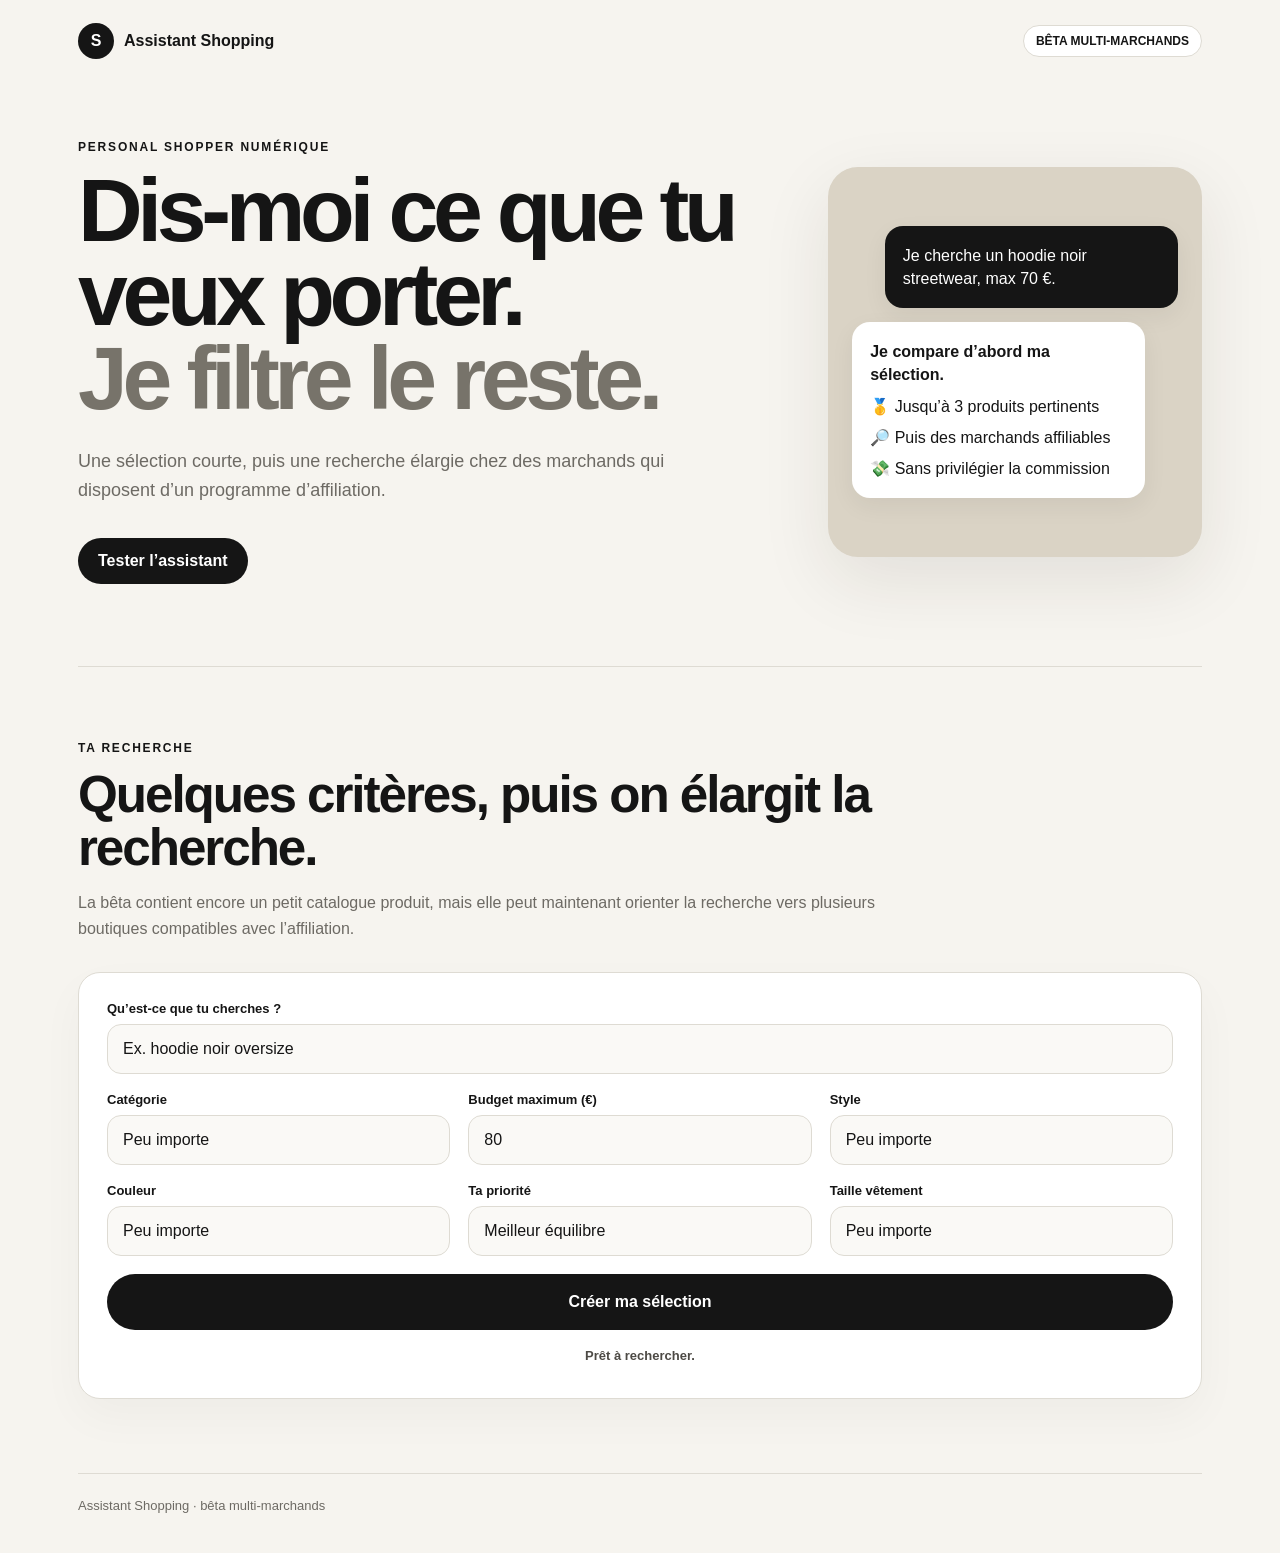
==== index.html @ 9445a587 "Elargit la recherche aux marchands avec programmes d'affiliation" ====
<!doctype html>
<html lang="fr">
<head>
<meta charset="utf-8">
<meta name="viewport" content="width=device-width,initial-scale=1,viewport-fit=cover">
<title>Assistant Shopping</title>
<style>
*{box-sizing:border-box}html{scroll-behavior:smooth;-webkit-text-size-adjust:100%}body{margin:0;background:#f6f4ef;color:#151515;font-family:Arial,Helvetica,sans-serif;-webkit-font-smoothing:antialiased}button,input,select{font-family:inherit;color:#151515}button{touch-action:manipulation;-webkit-appearance:none;appearance:none}input,select{-webkit-appearance:none;appearance:none;font-size:16px;-webkit-text-fill-color:#151515;opacity:1}a{color:inherit;text-decoration:none}.shell{max-width:1180px;margin:auto;padding:0 28px}.topbar{height:82px;display:flex;align-items:center;justify-content:space-between}.brand{display:flex;align-items:center;gap:10px;font-weight:800}.brandmark{width:36px;height:36px;border-radius:50%;display:grid;place-items:center;background:#151515;color:#fff}.badge{font-size:12px;font-weight:800;padding:8px 12px;border:1px solid #dedbd3;border-radius:999px;background:#fff}.hero{min-height:560px;display:grid;grid-template-columns:1.3fr .7fr;gap:56px;align-items:center;padding:58px 0 82px}.eyebrow{font-size:12px;font-weight:800;letter-spacing:.15em;margin:0 0 14px}.hero h1{font-size:clamp(52px,7vw,92px);line-height:.94;letter-spacing:-.06em;margin:0;max-width:850px}.hero h1 span{color:#77736a}.lead{font-size:18px;line-height:1.65;color:#6d6a64;max-width:650px;margin:26px 0 32px}.cta,.primary{display:inline-block;background:#151515;color:#fff;border:0;border-radius:999px;padding:14px 20px;font-weight:800;cursor:pointer}.hero-card{background:#dad3c5;border-radius:30px;padding:24px;min-height:390px;display:flex;flex-direction:column;justify-content:center;gap:14px;box-shadow:0 24px 70px #2a231818}.bubble{max-width:90%;padding:18px;border-radius:18px;line-height:1.45;box-shadow:0 8px 25px #0000000f}.user{align-self:flex-end;background:#151515;color:#fff}.bot{background:#fff;display:flex;flex-direction:column;gap:8px}.section{padding:74px 0;border-top:1px solid #dedbd3;scroll-margin-top:10px}.heading{max-width:800px;margin-bottom:30px}.heading h2{font-size:clamp(34px,4vw,54px);letter-spacing:-.04em;line-height:1.03;margin:0 0 12px}.heading p:last-child{color:#6d6a64;line-height:1.6}.panel{background:#fff;border:1px solid #dedbd3;border-radius:22px;padding:28px;display:grid;grid-template-columns:repeat(3,1fr);gap:18px;box-shadow:0 18px 45px #00000009}.field{display:flex;flex-direction:column;gap:8px}.wide{grid-column:span 3}label{font-size:13px;font-weight:800}input,select{width:100%;min-height:50px;background:#faf9f6;border:1px solid #dedbd3;border-radius:14px;padding:14px 15px;outline:none}input:focus,select:focus{border-color:#858076;box-shadow:0 0 0 3px #50505014}.submit{grid-column:span 3;min-height:56px;font-size:16px}.status{grid-column:span 3;min-height:22px;font-size:13px;font-weight:700;color:#4d4a45;text-align:center}.hidden{display:none!important}.results-head{display:flex;align-items:end;justify-content:space-between;gap:20px;margin-bottom:28px}.secondary{border:0;border-radius:999px;padding:13px 17px;background:#ece8df;color:#151515;font-weight:800;cursor:pointer}.grid{display:grid;grid-template-columns:repeat(3,1fr);gap:18px}.card{background:#fff;border:1px solid #dedbd3;border-radius:22px;overflow:hidden;display:flex;flex-direction:column}.visual{height:250px;background:#f2f0eb;display:grid;place-items:center;position:relative;overflow:hidden}.product-photo{width:100%;height:100%;object-fit:cover;display:block}.emoji{font-size:68px}.rank{position:absolute;left:14px;top:14px;z-index:2;background:#151515;color:#fff;border-radius:999px;padding:8px 11px;font-size:12px;font-weight:800}.cardbody{padding:20px;display:flex;flex-direction:column;flex:1}.store{font-size:12px;font-weight:800;color:#6d6a64;text-transform:uppercase;letter-spacing:.08em}.card h3{font-size:22px;margin:7px 0 10px}.meta{display:flex;gap:7px;flex-wrap:wrap;margin-bottom:14px}.meta span,.tag{font-size:12px;background:#ece8df;border-radius:999px;padding:7px 9px}.reason{font-size:14px;line-height:1.5;color:#6d6a64;margin:0 0 18px}.foot{margin-top:auto;display:flex;align-items:center;justify-content:space-between;gap:12px}.price{font-size:24px;font-weight:900}.offer{background:#151515;color:#fff;border-radius:999px;padding:11px 14px;font-size:13px;font-weight:800}.merchant-zone{margin-top:44px}.merchant-head{display:flex;align-items:end;justify-content:space-between;gap:18px;margin-bottom:18px}.merchant-head h3{font-size:28px;letter-spacing:-.03em;margin:0 0 8px}.merchant-head p{margin:0;color:#6d6a64;line-height:1.5}.merchant-grid{display:grid;grid-template-columns:repeat(4,1fr);gap:12px}.merchant{background:#fff;border:1px solid #dedbd3;border-radius:18px;padding:17px;display:flex;flex-direction:column;min-height:170px}.merchant-top{display:flex;align-items:center;justify-content:space-between;gap:8px}.merchant-logo{width:38px;height:38px;border-radius:50%;display:grid;place-items:center;background:#151515;color:#fff;font-weight:900}.network{font-size:10px;font-weight:800;color:#6d6a64;text-transform:uppercase}.merchant h4{font-size:18px;margin:13px 0 6px}.merchant p{font-size:13px;line-height:1.45;color:#6d6a64;margin:0 0 14px}.merchant a{margin-top:auto;display:block;text-align:center;background:#ece8df;border-radius:999px;padding:11px 12px;font-size:13px;font-weight:800}.affiliate-note{margin-top:18px;border:1px dashed #aaa69d;border-radius:18px;padding:18px;color:#6d6a64;line-height:1.55}.affiliate-note strong{color:#151515}footer{border-top:1px solid #dedbd3;padding:24px 0 40px;color:#6d6a64;font-size:13px}
@media(max-width:900px){.hero{grid-template-columns:1fr;gap:34px;min-height:auto}.panel{grid-template-columns:1fr 1fr}.wide,.submit,.status{grid-column:span 2}.grid{grid-template-columns:1fr}.merchant-grid{grid-template-columns:1fr 1fr}}
@media(max-width:560px){body{overflow-x:hidden}.shell{padding:0 16px}.topbar{height:70px}.badge{display:none}.hero{padding:38px 0 58px;gap:28px}.hero h1{font-size:46px}.lead{font-size:16px}.hero-card{min-height:300px;padding:18px}.section{padding:54px 0}.panel{grid-template-columns:1fr;padding:16px;gap:14px}.wide,.submit,.status{grid-column:span 1}.submit{width:100%;position:relative;z-index:3}.results-head,.merchant-head{flex-direction:column;align-items:flex-start}.merchant-grid{grid-template-columns:1fr}.visual{height:290px}.foot{align-items:flex-start;flex-direction:column}.offer{width:100%;text-align:center;padding:13px 14px}.secondary{width:100%}}
</style>
</head>
<body>
<div class="shell">
<header class="topbar"><div class="brand"><span class="brandmark">S</span><span>Assistant Shopping</span></div><span class="badge">BÊTA MULTI-MARCHANDS</span></header>
<main>
<section class="hero"><div><p class="eyebrow">PERSONAL SHOPPER NUMÉRIQUE</p><h1>Dis-moi ce que tu veux porter.<br><span>Je filtre le reste.</span></h1><p class="lead">Une sélection courte, puis une recherche élargie chez des marchands qui disposent d’un programme d’affiliation.</p><a class="cta" href="#assistant">Tester l’assistant</a></div><aside class="hero-card"><div class="bubble user">Je cherche un hoodie noir streetwear, max 70 €.</div><div class="bubble bot"><strong>Je compare d’abord ma sélection.</strong><span>🥇 Jusqu’à 3 produits pertinents</span><span>🔎 Puis des marchands affiliables</span><span>💸 Sans privilégier la commission</span></div></aside></section>
<section class="section" id="assistant"><div class="heading"><p class="eyebrow">TA RECHERCHE</p><h2>Quelques critères, puis on élargit la recherche.</h2><p>La bêta contient encore un petit catalogue produit, mais elle peut maintenant orienter la recherche vers plusieurs boutiques compatibles avec l’affiliation.</p></div>
<div class="panel" id="shopping-panel">
<div class="field wide"><label for="query">Qu’est-ce que tu cherches ?</label><input id="query" type="text" autocomplete="off" autocapitalize="none" spellcheck="false" inputmode="search" placeholder="Ex. hoodie noir oversize"></div>
<div class="field"><label for="category">Catégorie</label><select id="category"><option value="all">Peu importe</option><option value="hoodie">Hoodie / Sweat</option><option value="pants">Pantalon / Jean</option><option value="shoes">Chaussures</option><option value="tshirt">T-shirt</option><option value="jacket">Veste / Manteau</option><option value="accessories">Accessoires</option></select></div>
<div class="field"><label for="budget">Budget maximum (€)</label><input id="budget" type="number" inputmode="numeric" min="10" max="5000" value="80"></div>
<div class="field"><label for="style">Style</label><select id="style"><option value="all">Peu importe</option><option value="streetwear">Streetwear</option><option value="casual">Casual</option><option value="minimal">Minimal</option><option value="sport">Sport</option><option value="luxury">Luxe</option></select></div>
<div class="field"><label for="color">Couleur</label><select id="color"><option value="all">Peu importe</option><option value="noir">Noir</option><option value="blanc">Blanc</option><option value="bleu">Bleu</option><option value="gris">Gris</option><option value="beige">Beige</option><option value="vert">Vert</option><option value="rouge">Rouge</option></select></div>
<div class="field"><label for="priority">Ta priorité</label><select id="priority"><option value="balanced">Meilleur équilibre</option><option value="price">Prix le plus bas</option><option value="quality">Qualité</option><option value="delivery">Livraison rapide</option></select></div>
<div class="field"><label for="size">Taille vêtement</label><select id="size"><option value="all">Peu importe</option><option>XS</option><option>S</option><option>M</option><option>L</option><option>XL</option><option>XXL</option></select></div>
<button id="search-button" class="primary submit" type="button">Créer ma sélection</button><div id="status" class="status">Prêt à rechercher.</div>
</div></section>
<section id="results-section" class="section hidden"><div class="results-head"><div class="heading" style="margin:0"><p class="eyebrow">SÉLECTION PERSONNALISÉE</p><h2 id="results-title">Mes recommandations</h2><p id="results-summary"></p></div><button id="restart" class="secondary" type="button">Modifier ma recherche</button></div><div id="results" class="grid"></div>
<div class="merchant-zone"><div class="merchant-head"><div><p class="eyebrow">RECHERCHE ÉLARGIE</p><h3 id="merchant-title">Marchands affiliables</h3><p id="merchant-summary">Programmes vérifiés récemment pour la France ou l’Europe.</p></div><button id="show-all" class="secondary" type="button">Afficher tous</button></div><div id="merchants" class="merchant-grid"></div></div>
<div class="affiliate-note"><strong>Affiliation :</strong> ces boutiques ont un programme d’affiliation, mais les boutons utilisent encore des liens normaux. Les commissions ne commenceront qu’après acceptation de tes comptes et remplacement par tes liens/flux personnels.</div>
</section>
</main><footer>Assistant Shopping · bêta multi-marchands</footer></div>
<script>
(function(){
'use strict';
var PRODUCTS=[
{id:1,name:'Nike Club Fleece Hoodie',brand:'Nike',store:'JD Sports',category:'hoodie',price:65,quality:8,deliveryDays:4,styles:['streetwear','casual','sport'],colors:['noir'],sizes:['S','M','L','XL'],keywords:['hoodie','sweat','capuche','nike','noir','oversize'],emoji:'👕',image:'https://media.jdsports.com/i/finishline/FN3859_010_M1',url:'https://www.jdsports.fr/'},
{id:2,name:'adidas Originals Essentials Hoodie',brand:'adidas Originals',store:'ASOS',category:'hoodie',price:47.99,quality:8,deliveryDays:4,styles:['streetwear','casual','sport'],colors:['noir'],sizes:['S','M','L','XL'],keywords:['hoodie','sweat','capuche','adidas','noir'],emoji:'👕',image:'https://images.asos-media.com/products/adidas-originals-essentials-schwarzer-kapuzenpullover/206071895-1-black?%24n_640w%24=&fit=constrain&wid=513',url:'https://www.asos.com/fr/'},
{id:3,name:'Nike Sportswear Club Hoodie',brand:'Nike',store:'Nike',category:'hoodie',price:64.99,quality:8,deliveryDays:3,styles:['streetwear','casual','sport'],colors:['noir'],sizes:['XS','S','M','L','XL'],keywords:['hoodie','sweat','nike','noir'],emoji:'👕',image:'https://media.finishline.com/i/finishline/BV2654_010_M1',url:'https://www.nike.com/fr/'},
{id:4,name:'ASOS DESIGN Oversized Boxy Hoodie',brand:'ASOS DESIGN',store:'ASOS',category:'hoodie',price:29.99,quality:7,deliveryDays:4,styles:['streetwear','minimal'],colors:['noir'],sizes:['S','M','L','XL'],keywords:['hoodie','oversize','boxy','noir'],emoji:'👕',image:'https://images.asos-media.com/products/asos-design-oversized-boxy-hoodie-with-back-print-in-black/207520543-4?%24n_640w%24=&fit=constrain&wid=513',url:'https://www.asos.com/fr/'},
{id:5,name:'COLLUSION x014 90s Baggy Jeans',brand:'COLLUSION',store:'ASOS',category:'pants',price:59.90,quality:8,deliveryDays:3,styles:['streetwear','casual'],colors:['noir'],sizes:['S','M','L','XL'],keywords:['jean','pantalon','loose','baggy','large','90s'],emoji:'👖',image:'https://images.asos-media.com/products/collusion-x014-90s-baggy-jeans-in-black/22782035-1-black?%24n_640w%24=&fit=constrain&wid=513',url:'https://www.asos.com/fr/'},
{id:6,name:'ASOS DESIGN Lace-up Sneakers',brand:'ASOS DESIGN',store:'ASOS',category:'shoes',price:49.90,quality:7,deliveryDays:3,styles:['streetwear','casual'],colors:['blanc','noir'],sizes:['all'],keywords:['sneakers','chaussures','baskets','blanc','noir'],emoji:'👟',image:'https://images.asos-media.com/products/asos-design-lace-up-sneakers-in-white-with-black-badge/205845349-2?%24n_640w%24=&fit=constrain&wid=513',url:'https://www.asos.com/fr/'}
];
var MERCHANTS=[
{name:'ASOS',network:'Rakuten',url:'https://www.asos.com/fr/',tags:['streetwear','casual','minimal','shoes','hoodie','pants','tshirt','jacket','accessories']},
{name:'JD Sports',network:'Awin',url:'https://www.jdsports.fr/',tags:['streetwear','sport','shoes','hoodie','pants','tshirt','jacket','accessories']},
{name:'Foot Locker',network:'Affiliation',url:'https://www.footlocker.fr/',tags:['streetwear','sport','shoes','hoodie','pants','tshirt','accessories']},
{name:'Nike',network:'Awin',url:'https://www.nike.com/fr/',tags:['streetwear','sport','shoes','hoodie','pants','tshirt','jacket','accessories']},
{name:'adidas',network:'Awin',url:'https://www.adidas.fr/',tags:['streetwear','sport','shoes','hoodie','pants','tshirt','jacket','accessories']},
{name:'New Balance',network:'Impact',url:'https://www.newbalance.fr/',tags:['streetwear','sport','shoes','hoodie','pants','tshirt','jacket','accessories']},
{name:'La Redoute',network:'Affilae',url:'https://www.laredoute.fr/',tags:['casual','minimal','hoodie','pants','tshirt','jacket','shoes','accessories']},
{name:'boohoo',network:'Awin',url:'https://fr.boohoo.com/',tags:['streetwear','casual','hoodie','pants','tshirt','jacket','shoes','accessories']},
{name:'FARFETCH',network:'Direct',url:'https://www.farfetch.com/fr/',tags:['luxury','streetwear','casual','hoodie','pants','tshirt','jacket','shoes','accessories']},
{name:'SNIPES',network:'Awin',url:'https://www.snipes.com/fr-fr/',tags:['streetwear','sport','shoes','hoodie','pants','tshirt','jacket','accessories']},
{name:'Under Armour',network:'Affiliation',url:'https://www.underarmour.fr/',tags:['sport','shoes','hoodie','pants','tshirt','jacket','accessories']},
{name:'Amazon',network:'Club Partenaires',url:'https://www.amazon.fr/',tags:['streetwear','casual','minimal','sport','shoes','hoodie','pants','tshirt','jacket','accessories']},
{name:'Footpatrol',network:'Awin',url:'https://www.footpatrol.com/fr-fr/',tags:['streetwear','sport','shoes','hoodie','pants','tshirt','jacket','accessories']},
{name:'Sneakin',network:'Awin',url:'https://sneakin.fr/',tags:['streetwear','sport','shoes','hoodie','pants','tshirt','jacket','accessories']},
{name:'BSTN',network:'Awin',url:'https://www.bstn.com/eu_fr/',tags:['streetwear','luxury','sport','shoes','hoodie','pants','tshirt','jacket','accessories']},
{name:'Spartoo',network:'Kwanko / autres',url:'https://www.spartoo.com/',tags:['casual','streetwear','sport','shoes','hoodie','pants','tshirt','jacket','accessories']},
{name:'Privé by Zalando',network:'Awin',url:'https://www.zalando-prive.fr/',tags:['casual','streetwear','minimal','luxury','shoes','hoodie','pants','tshirt','jacket','accessories']}
];
var lastSearch=null,showAll=false;
function id(x){return document.getElementById(x)}
function norm(s){var t=String(s||'').toLowerCase();try{t=t.normalize('NFD').replace(/[\u0300-\u036f]/g,'')}catch(e){}return t}
function esc(s){return String(s).replace(/[&<>\"']/g,function(c){return{'&':'&amp;','<':'&lt;','>':'&gt;','\"':'&quot;',"'":'&#39;'}[c]})}
function score(p,x){if(p.price>x.budget)return-999;if(x.category!=='all'&&p.category!==x.category)return-999;if(x.style!=='all'&&p.styles.indexOf(x.style)<0)return-999;if(x.color!=='all'&&p.colors.indexOf(x.color)<0)return-999;if(x.size!=='all'&&p.sizes.indexOf('all')<0&&p.sizes.indexOf(x.size)<0)return-999;var s=50,hay=norm([p.name,p.brand,p.store,p.category].concat(p.styles,p.colors,p.keywords).join(' ')),words=norm(x.query).split(/\s+/),i;for(i=0;i<words.length;i++){if(words[i]&&hay.indexOf(words[i])>=0)s+=8}var fit=Math.max(0,1-p.price/x.budget);s+=fit*14;if(x.priority==='price')s+=fit*28;else if(x.priority==='quality')s+=p.quality*3.2;else if(x.priority==='delivery')s+=Math.max(0,8-p.deliveryDays)*4;else{s+=p.quality*1.8;s+=Math.max(0,7-p.deliveryDays)*1.8}return s}
function rankLabel(i,x){if(i===0)return'🥇 Meilleur choix';if(x.priority==='price')return'💸 Petit prix';if(x.priority==='quality')return'⭐ Qualité';if(x.priority==='delivery')return'⚡ Rapide';return i===1?'💰 Alternative':'✨ Autre option'}
function reason(p,x,i){var r=[];if(i===0)r.push('Meilleur équilibre selon tes critères.');if(p.price<=x.budget*.7)r.push('Bonne marge sous ton budget.');if(x.style!=='all'&&p.styles.indexOf(x.style)>=0)r.push('Compatible avec ton style '+x.style+'.');if(x.color!=='all'&&p.colors.indexOf(x.color)>=0)r.push('Disponible en '+x.color+'.');return r.slice(0,2).join(' ')}
function renderProducts(x){var ranked=[],i,p,s;for(i=0;i<PRODUCTS.length;i++){p=PRODUCTS[i];s=score(p,x);if(s>-999)ranked.push({p:p,s:s})}ranked.sort(function(a,b){return b.s-a.s});ranked=ranked.slice(0,3);var wrap=id('results');wrap.innerHTML='';if(!ranked.length){id('results-title').textContent='Pas de produit exact dans la bêta';id('results-summary').textContent='Je te montre quand même les boutiques les plus pertinentes juste en dessous.';wrap.innerHTML='<article class="card"><div class="cardbody"><span class="store">CATALOGUE BÊTA</span><h3>Pas encore dans notre mini-catalogue.</h3><p class="reason">La recherche élargie couvre davantage de marchands. Les vrais flux produits seront branchés après validation des programmes d’affiliation.</p></div></article>'}else{id('results-title').textContent=ranked.length+' recommandation'+(ranked.length>1?'s':'')+' pour toi';id('results-summary').textContent='Budget : '+x.budget.toFixed(0)+' € max.';for(i=0;i<ranked.length;i++){p=ranked[i].p;var card=document.createElement('article');card.className='card';card.innerHTML='<div class="visual"><span class="rank">'+rankLabel(i,x)+'</span><img class="product-photo" src="'+p.image+'" alt="'+esc(p.name)+'" loading="lazy"></div><div class="cardbody"><span class="store">'+esc(p.store)+' · '+esc(p.brand)+'</span><h3>'+esc(p.name)+'</h3><div class="meta"><span>Qualité '+p.quality+'/10</span><span>~'+p.deliveryDays+' j</span><span>'+esc(p.colors.join(' / '))+'</span></div><p class="reason">'+esc(reason(p,x,i))+'</p><div class="foot"><span class="price">'+p.price.toFixed(2).replace('.',',')+' €</span><a class="offer" href="'+p.url+'" target="_blank" rel="noopener noreferrer">Voir le marchand</a></div></div>';var im=card.querySelector('img');im.onerror=(function(prod,el){return function(){el.style.display='none';var em=document.createElement('span');em.className='emoji';em.textContent=prod.emoji;el.parentNode.appendChild(em)}})(p,im);wrap.appendChild(card)}}}
function merchantScore(m,x){var s=0;if(x.style!=='all'&&m.tags.indexOf(x.style)>=0)s+=6;if(x.category!=='all'&&m.tags.indexOf(x.category)>=0)s+=6;var q=norm(x.query);if(q.indexOf('sneaker')>=0||q.indexOf('basket')>=0||q.indexOf('chauss')>=0){if(m.tags.indexOf('shoes')>=0)s+=5}if(q.indexOf('luxe')>=0||q.indexOf('designer')>=0){if(m.tags.indexOf('luxury')>=0)s+=8}if(m.name==='ASOS'||m.name==='JD Sports'||m.name==='SNIPES'||m.name==='Nike'||m.name==='adidas')s+=1;return s}
function renderMerchants(x){var list=MERCHANTS.slice().sort(function(a,b){return merchantScore(b,x)-merchantScore(a,x)});if(!showAll)list=list.slice(0,8);var box=id('merchants');box.innerHTML='';for(var i=0;i<list.length;i++){var m=list[i],el=document.createElement('article');el.className='merchant';el.innerHTML='<div class="merchant-top"><span class="merchant-logo">'+esc(m.name.charAt(0))+'</span><span class="network">'+esc(m.network)+'</span></div><h4>'+esc(m.name)+'</h4><p>Programme d’affiliation disponible. À connecter à ton compte pour transformer le lien en lien commissionné.</p><a href="'+m.url+'" target="_blank" rel="noopener noreferrer">Ouvrir '+esc(m.name)+'</a>';box.appendChild(el)}id('merchant-title').textContent=(showAll?MERCHANTS.length:list.length)+' marchands affichés';id('show-all').textContent=showAll?'Réduire':'Afficher les '+MERCHANTS.length}
function doSearch(){var q=id('query'),query=(q.value||'').trim();if(!query){id('status').textContent='Écris d’abord ce que tu cherches.';q.focus();return}if(document.activeElement&&document.activeElement.blur)document.activeElement.blur();var x={query:query,category:id('category').value,budget:Number(id('budget').value||80),style:id('style').value,color:id('color').value,priority:id('priority').value,size:id('size').value};lastSearch=x;showAll=false;id('status').textContent='Recherche terminée.';renderProducts(x);renderMerchants(x);id('results-section').classList.remove('hidden');setTimeout(function(){var y=id('results-section').getBoundingClientRect().top+(window.pageYOffset||document.documentElement.scrollTop)-8;window.scrollTo(0,y)},80)}
id('search-button').addEventListener('click',doSearch,false);id('query').addEventListener('keydown',function(e){if(e.key==='Enter'||e.keyCode===13){e.preventDefault();doSearch()}},false);id('restart').addEventListener('click',function(){var y=id('assistant').getBoundingClientRect().top+(window.pageYOffset||document.documentElement.scrollTop)-8;window.scrollTo(0,y);setTimeout(function(){id('query').focus()},150)},false);id('show-all').addEventListener('click',function(){showAll=!showAll;if(lastSearch)renderMerchants(lastSearch)},false);
})();
</script>
</body>
</html>
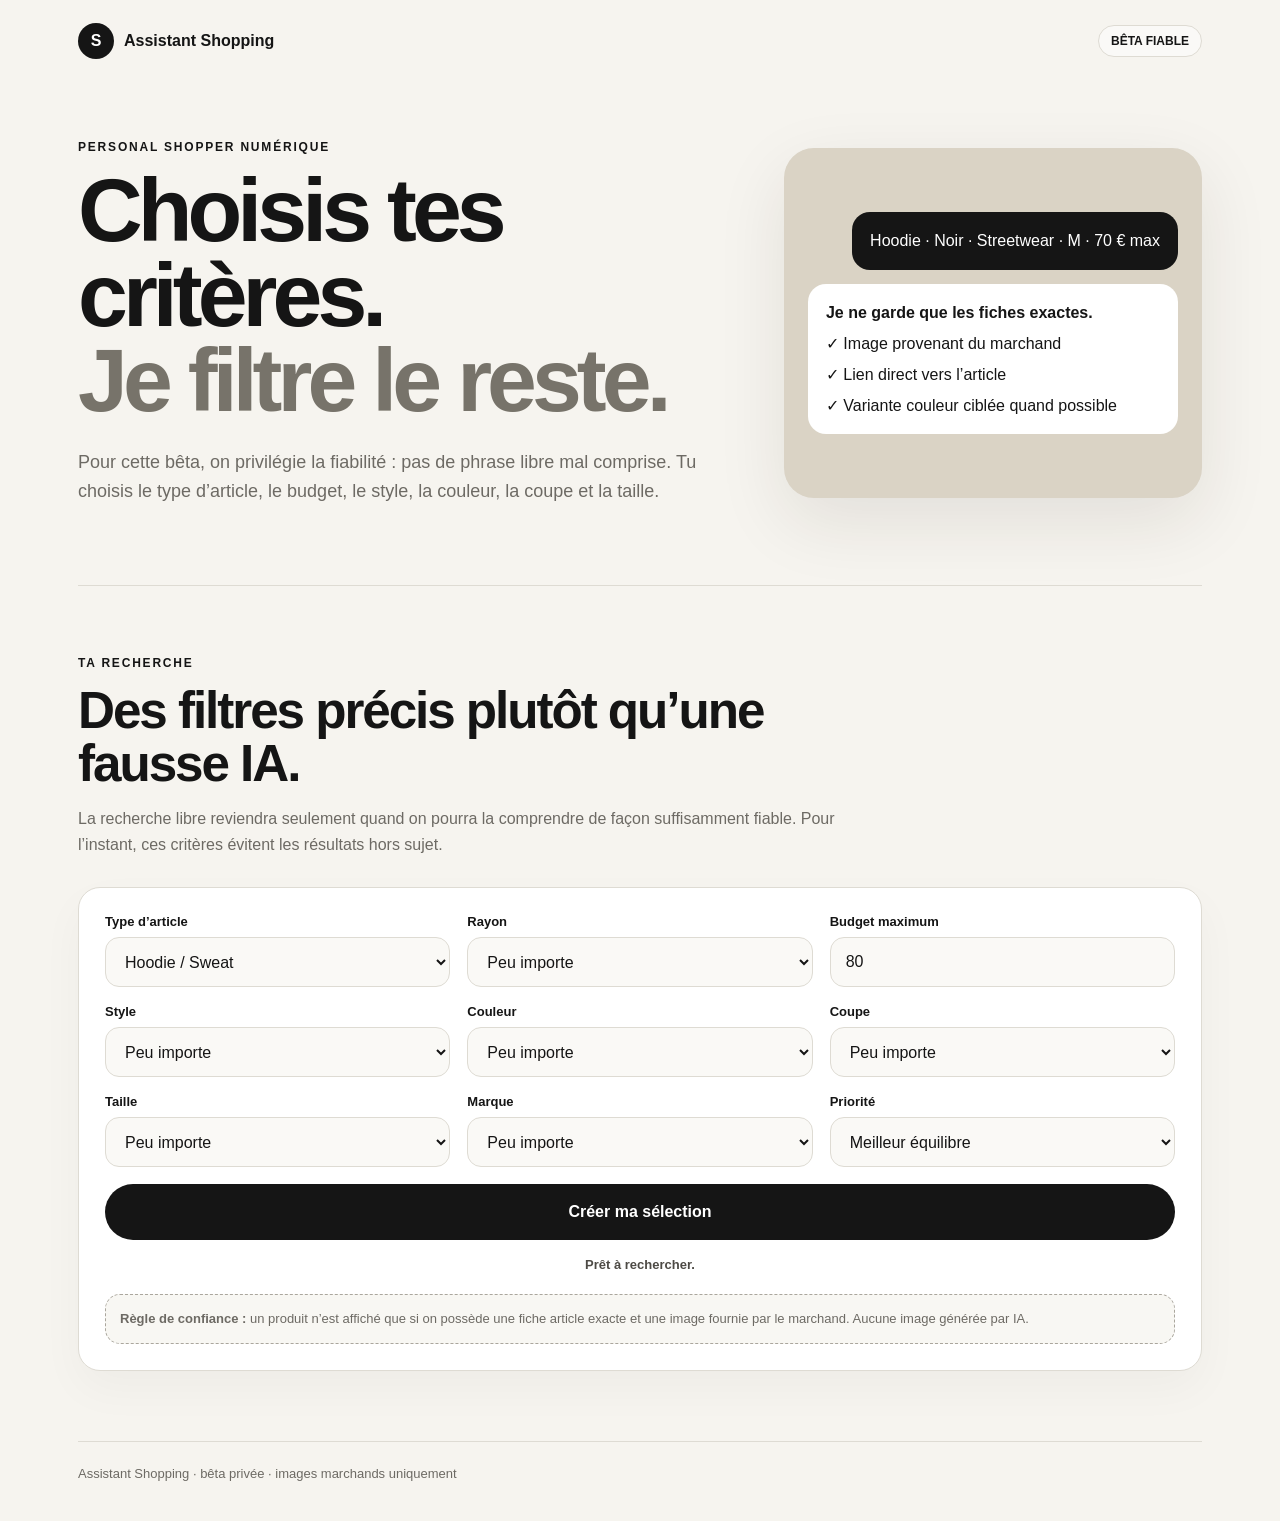
==== commit c5a1e245: "Retire la recherche libre et impose des fiches produits exactes" ====
--- a/index.html
+++ b/index.html
@@ -5,75 +5,45 @@
 <meta name="viewport" content="width=device-width,initial-scale=1,viewport-fit=cover">
 <title>Assistant Shopping</title>
 <style>
-*{box-sizing:border-box}html{scroll-behavior:smooth;-webkit-text-size-adjust:100%}body{margin:0;background:#f6f4ef;color:#151515;font-family:Arial,Helvetica,sans-serif;-webkit-font-smoothing:antialiased}button,input,select{font-family:inherit;color:#151515}button{touch-action:manipulation;-webkit-appearance:none;appearance:none}input,select{-webkit-appearance:none;appearance:none;font-size:16px;-webkit-text-fill-color:#151515;opacity:1}a{color:inherit;text-decoration:none}.shell{max-width:1180px;margin:auto;padding:0 28px}.topbar{height:82px;display:flex;align-items:center;justify-content:space-between}.brand{display:flex;align-items:center;gap:10px;font-weight:800}.brandmark{width:36px;height:36px;border-radius:50%;display:grid;place-items:center;background:#151515;color:#fff}.badge{font-size:12px;font-weight:800;padding:8px 12px;border:1px solid #dedbd3;border-radius:999px;background:#fff}.hero{min-height:560px;display:grid;grid-template-columns:1.3fr .7fr;gap:56px;align-items:center;padding:58px 0 82px}.eyebrow{font-size:12px;font-weight:800;letter-spacing:.15em;margin:0 0 14px}.hero h1{font-size:clamp(52px,7vw,92px);line-height:.94;letter-spacing:-.06em;margin:0;max-width:850px}.hero h1 span{color:#77736a}.lead{font-size:18px;line-height:1.65;color:#6d6a64;max-width:650px;margin:26px 0 32px}.cta,.primary{display:inline-block;background:#151515;color:#fff;border:0;border-radius:999px;padding:14px 20px;font-weight:800;cursor:pointer}.hero-card{background:#dad3c5;border-radius:30px;padding:24px;min-height:390px;display:flex;flex-direction:column;justify-content:center;gap:14px;box-shadow:0 24px 70px #2a231818}.bubble{max-width:90%;padding:18px;border-radius:18px;line-height:1.45;box-shadow:0 8px 25px #0000000f}.user{align-self:flex-end;background:#151515;color:#fff}.bot{background:#fff;display:flex;flex-direction:column;gap:8px}.section{padding:74px 0;border-top:1px solid #dedbd3;scroll-margin-top:10px}.heading{max-width:800px;margin-bottom:30px}.heading h2{font-size:clamp(34px,4vw,54px);letter-spacing:-.04em;line-height:1.03;margin:0 0 12px}.heading p:last-child{color:#6d6a64;line-height:1.6}.panel{background:#fff;border:1px solid #dedbd3;border-radius:22px;padding:28px;display:grid;grid-template-columns:repeat(3,1fr);gap:18px;box-shadow:0 18px 45px #00000009}.field{display:flex;flex-direction:column;gap:8px}.wide{grid-column:span 3}label{font-size:13px;font-weight:800}input,select{width:100%;min-height:50px;background:#faf9f6;border:1px solid #dedbd3;border-radius:14px;padding:14px 15px;outline:none}input:focus,select:focus{border-color:#858076;box-shadow:0 0 0 3px #50505014}.submit{grid-column:span 3;min-height:56px;font-size:16px}.status{grid-column:span 3;min-height:22px;font-size:13px;font-weight:700;color:#4d4a45;text-align:center}.hidden{display:none!important}.results-head{display:flex;align-items:end;justify-content:space-between;gap:20px;margin-bottom:28px}.secondary{border:0;border-radius:999px;padding:13px 17px;background:#ece8df;color:#151515;font-weight:800;cursor:pointer}.grid{display:grid;grid-template-columns:repeat(3,1fr);gap:18px}.card{background:#fff;border:1px solid #dedbd3;border-radius:22px;overflow:hidden;display:flex;flex-direction:column}.visual{height:250px;background:#f2f0eb;display:grid;place-items:center;position:relative;overflow:hidden}.product-photo{width:100%;height:100%;object-fit:cover;display:block}.emoji{font-size:68px}.rank{position:absolute;left:14px;top:14px;z-index:2;background:#151515;color:#fff;border-radius:999px;padding:8px 11px;font-size:12px;font-weight:800}.cardbody{padding:20px;display:flex;flex-direction:column;flex:1}.store{font-size:12px;font-weight:800;color:#6d6a64;text-transform:uppercase;letter-spacing:.08em}.card h3{font-size:22px;margin:7px 0 10px}.meta{display:flex;gap:7px;flex-wrap:wrap;margin-bottom:14px}.meta span,.tag{font-size:12px;background:#ece8df;border-radius:999px;padding:7px 9px}.reason{font-size:14px;line-height:1.5;color:#6d6a64;margin:0 0 18px}.foot{margin-top:auto;display:flex;align-items:center;justify-content:space-between;gap:12px}.price{font-size:24px;font-weight:900}.offer{background:#151515;color:#fff;border-radius:999px;padding:11px 14px;font-size:13px;font-weight:800}.merchant-zone{margin-top:44px}.merchant-head{display:flex;align-items:end;justify-content:space-between;gap:18px;margin-bottom:18px}.merchant-head h3{font-size:28px;letter-spacing:-.03em;margin:0 0 8px}.merchant-head p{margin:0;color:#6d6a64;line-height:1.5}.merchant-grid{display:grid;grid-template-columns:repeat(4,1fr);gap:12px}.merchant{background:#fff;border:1px solid #dedbd3;border-radius:18px;padding:17px;display:flex;flex-direction:column;min-height:170px}.merchant-top{display:flex;align-items:center;justify-content:space-between;gap:8px}.merchant-logo{width:38px;height:38px;border-radius:50%;display:grid;place-items:center;background:#151515;color:#fff;font-weight:900}.network{font-size:10px;font-weight:800;color:#6d6a64;text-transform:uppercase}.merchant h4{font-size:18px;margin:13px 0 6px}.merchant p{font-size:13px;line-height:1.45;color:#6d6a64;margin:0 0 14px}.merchant a{margin-top:auto;display:block;text-align:center;background:#ece8df;border-radius:999px;padding:11px 12px;font-size:13px;font-weight:800}.affiliate-note{margin-top:18px;border:1px dashed #aaa69d;border-radius:18px;padding:18px;color:#6d6a64;line-height:1.55}.affiliate-note strong{color:#151515}footer{border-top:1px solid #dedbd3;padding:24px 0 40px;color:#6d6a64;font-size:13px}
-@media(max-width:900px){.hero{grid-template-columns:1fr;gap:34px;min-height:auto}.panel{grid-template-columns:1fr 1fr}.wide,.submit,.status{grid-column:span 2}.grid{grid-template-columns:1fr}.merchant-grid{grid-template-columns:1fr 1fr}}
-@media(max-width:560px){body{overflow-x:hidden}.shell{padding:0 16px}.topbar{height:70px}.badge{display:none}.hero{padding:38px 0 58px;gap:28px}.hero h1{font-size:46px}.lead{font-size:16px}.hero-card{min-height:300px;padding:18px}.section{padding:54px 0}.panel{grid-template-columns:1fr;padding:16px;gap:14px}.wide,.submit,.status{grid-column:span 1}.submit{width:100%;position:relative;z-index:3}.results-head,.merchant-head{flex-direction:column;align-items:flex-start}.merchant-grid{grid-template-columns:1fr}.visual{height:290px}.foot{align-items:flex-start;flex-direction:column}.offer{width:100%;text-align:center;padding:13px 14px}.secondary{width:100%}}
+*{box-sizing:border-box}
+:root{--bg:#f6f4ef;--surface:#fff;--ink:#151515;--muted:#6d6a64;--line:#dedbd3;--soft:#ece8df}
+html{scroll-behavior:smooth}
+body{margin:0;background:var(--bg);color:var(--ink);font-family:Arial,Helvetica,sans-serif;-webkit-font-smoothing:antialiased}
+button,select,input{font:inherit;color:var(--ink)}
+button{touch-action:manipulation}
+a{color:inherit;text-decoration:none}
+.shell{max-width:1180px;margin:auto;padding:0 28px}.topbar{height:82px;display:flex;align-items:center;justify-content:space-between}.brand{display:flex;align-items:center;gap:10px;font-weight:800}.brandmark{width:36px;height:36px;border-radius:50%;display:grid;place-items:center;background:var(--ink);color:white}.badge{font-size:12px;font-weight:700;padding:8px 12px;border:1px solid var(--line);border-radius:999px;background:#fff8}
+.hero{display:grid;grid-template-columns:1.22fr .78fr;gap:52px;align-items:center;padding:58px 0 78px}.eyebrow{font-size:12px;font-weight:800;letter-spacing:.15em;margin:0 0 14px}h1{font-size:clamp(50px,7vw,90px);line-height:.95;letter-spacing:-.055em;margin:0}h1 span{color:#77736a}.lead{font-size:18px;line-height:1.62;color:var(--muted);max-width:640px;margin:25px 0 0}.hero-card{background:#dad3c5;border-radius:30px;padding:24px;min-height:350px;display:flex;flex-direction:column;justify-content:center;gap:14px;box-shadow:0 24px 70px #2a231818}.bubble{padding:17px 18px;border-radius:18px;line-height:1.45}.user{align-self:flex-end;background:var(--ink);color:#fff;max-width:90%}.bot{background:#fff;display:flex;flex-direction:column;gap:8px}
+.section{padding:70px 0;border-top:1px solid var(--line)}.heading{max-width:760px;margin-bottom:30px}.heading h2{font-size:clamp(34px,4vw,54px);letter-spacing:-.04em;line-height:1.04;margin:0 0 12px}.heading p:last-child{color:var(--muted);line-height:1.6}.panel{background:#fff;border:1px solid var(--line);border-radius:22px;padding:26px;display:grid;grid-template-columns:repeat(3,1fr);gap:17px;box-shadow:0 18px 45px #00000009}.field{display:flex;flex-direction:column;gap:8px}label{font-size:13px;font-weight:800}select,input{width:100%;min-height:50px;background:#faf9f6;border:1px solid var(--line);border-radius:14px;padding:14px 15px;outline:none;font-size:16px}select:focus,input:focus{border-color:#858076;box-shadow:0 0 0 3px #50505014}.primary{grid-column:span 3;min-height:56px;border:0;border-radius:999px;background:var(--ink);color:#fff;font-weight:800;cursor:pointer}.status{grid-column:span 3;min-height:20px;text-align:center;color:#4d4a45;font-size:13px;font-weight:700}.trust{grid-column:span 3;background:#f8f7f3;border:1px dashed #aaa69d;border-radius:15px;padding:14px;font-size:13px;line-height:1.5;color:var(--muted)}
+.hidden{display:none!important}.results-head{display:flex;justify-content:space-between;gap:20px;align-items:flex-end;margin-bottom:26px}.secondary{border:0;border-radius:999px;background:var(--soft);padding:13px 17px;font-weight:800;cursor:pointer}.grid{display:grid;grid-template-columns:repeat(3,1fr);gap:18px}.card{background:#fff;border:1px solid var(--line);border-radius:22px;overflow:hidden;display:flex;flex-direction:column;min-height:470px;transition:transform .15s ease,box-shadow .15s ease}.card:hover{transform:translateY(-3px);box-shadow:0 18px 38px #00000010}.visual{height:260px;background:#f2f0eb;display:grid;place-items:center;position:relative;overflow:hidden}.product-photo{width:100%;height:100%;object-fit:contain;display:block;background:#fff}.rank{position:absolute;z-index:2;left:14px;top:14px;background:var(--ink);color:#fff;border-radius:999px;padding:8px 11px;font-size:12px;font-weight:800}.cardbody{padding:20px;display:flex;flex-direction:column;flex:1}.store{font-size:12px;font-weight:800;color:var(--muted);text-transform:uppercase;letter-spacing:.08em}.card h3{font-size:22px;margin:7px 0 10px}.meta{display:flex;gap:7px;flex-wrap:wrap;margin-bottom:13px}.meta span{font-size:12px;background:var(--soft);border-radius:999px;padding:7px 9px}.variant{font-size:13px;line-height:1.45;color:var(--muted);padding:11px 12px;background:#f8f7f3;border-radius:12px;margin-bottom:15px}.reason{font-size:14px;line-height:1.5;color:var(--muted);margin:0 0 18px}.foot{margin-top:auto;display:flex;flex-direction:column;gap:12px}.price{font-size:24px;font-weight:900}.offer{display:block;text-align:center;background:var(--ink);color:#fff;border-radius:999px;padding:13px 14px;font-size:13px;font-weight:800}.note{margin-top:22px;border:1px dashed #aaa69d;border-radius:18px;padding:18px;color:var(--muted);line-height:1.55;font-size:13px}.note strong{color:var(--ink)}footer{border-top:1px solid var(--line);padding:24px 0 40px;color:var(--muted);font-size:13px}
+@media(max-width:850px){.hero{grid-template-columns:1fr;gap:34px}.panel{grid-template-columns:1fr 1fr}.primary,.status,.trust{grid-column:span 2}.grid{grid-template-columns:1fr}}
+@media(max-width:560px){.shell{padding:0 16px}.topbar{height:70px}.badge{display:none}.hero{padding:36px 0 54px}h1{font-size:46px}.lead{font-size:16px}.hero-card{min-height:285px;padding:18px}.section{padding:54px 0}.panel{grid-template-columns:1fr;padding:16px;gap:14px}.primary,.status,.trust{grid-column:span 1}.results-head{flex-direction:column;align-items:flex-start}.secondary{width:100%}.visual{height:290px}}
 </style>
 </head>
 <body>
-<div class="shell">
-<header class="topbar"><div class="brand"><span class="brandmark">S</span><span>Assistant Shopping</span></div><span class="badge">BÊTA MULTI-MARCHANDS</span></header>
+<div class="shell"><header class="topbar"><div class="brand"><span class="brandmark">S</span><span>Assistant Shopping</span></div><span class="badge">BÊTA FIABLE</span></header>
 <main>
-<section class="hero"><div><p class="eyebrow">PERSONAL SHOPPER NUMÉRIQUE</p><h1>Dis-moi ce que tu veux porter.<br><span>Je filtre le reste.</span></h1><p class="lead">Une sélection courte, puis une recherche élargie chez des marchands qui disposent d’un programme d’affiliation.</p><a class="cta" href="#assistant">Tester l’assistant</a></div><aside class="hero-card"><div class="bubble user">Je cherche un hoodie noir streetwear, max 70 €.</div><div class="bubble bot"><strong>Je compare d’abord ma sélection.</strong><span>🥇 Jusqu’à 3 produits pertinents</span><span>🔎 Puis des marchands affiliables</span><span>💸 Sans privilégier la commission</span></div></aside></section>
-<section class="section" id="assistant"><div class="heading"><p class="eyebrow">TA RECHERCHE</p><h2>Quelques critères, puis on élargit la recherche.</h2><p>La bêta contient encore un petit catalogue produit, mais elle peut maintenant orienter la recherche vers plusieurs boutiques compatibles avec l’affiliation.</p></div>
-<div class="panel" id="shopping-panel">
-<div class="field wide"><label for="query">Qu’est-ce que tu cherches ?</label><input id="query" type="text" autocomplete="off" autocapitalize="none" spellcheck="false" inputmode="search" placeholder="Ex. hoodie noir oversize"></div>
-<div class="field"><label for="category">Catégorie</label><select id="category"><option value="all">Peu importe</option><option value="hoodie">Hoodie / Sweat</option><option value="pants">Pantalon / Jean</option><option value="shoes">Chaussures</option><option value="tshirt">T-shirt</option><option value="jacket">Veste / Manteau</option><option value="accessories">Accessoires</option></select></div>
-<div class="field"><label for="budget">Budget maximum (€)</label><input id="budget" type="number" inputmode="numeric" min="10" max="5000" value="80"></div>
-<div class="field"><label for="style">Style</label><select id="style"><option value="all">Peu importe</option><option value="streetwear">Streetwear</option><option value="casual">Casual</option><option value="minimal">Minimal</option><option value="sport">Sport</option><option value="luxury">Luxe</option></select></div>
+<section class="hero"><div><p class="eyebrow">PERSONAL SHOPPER NUMÉRIQUE</p><h1>Choisis tes critères.<br><span>Je filtre le reste.</span></h1><p class="lead">Pour cette bêta, on privilégie la fiabilité : pas de phrase libre mal comprise. Tu choisis le type d’article, le budget, le style, la couleur, la coupe et la taille.</p></div><aside class="hero-card"><div class="bubble user">Hoodie · Noir · Streetwear · M · 70 € max</div><div class="bubble bot"><strong>Je ne garde que les fiches exactes.</strong><span>✓ Image provenant du marchand</span><span>✓ Lien direct vers l’article</span><span>✓ Variante couleur ciblée quand possible</span></div></aside></section>
+<section class="section" id="assistant"><div class="heading"><p class="eyebrow">TA RECHERCHE</p><h2>Des filtres précis plutôt qu’une fausse IA.</h2><p>La recherche libre reviendra seulement quand on pourra la comprendre de façon suffisamment fiable. Pour l’instant, ces critères évitent les résultats hors sujet.</p></div><div class="panel">
+<div class="field"><label for="type">Type d’article</label><select id="type"><option value="hoodie">Hoodie / Sweat</option><option value="pull">Pull / Maille</option><option value="tshirt">T-shirt</option><option value="jean">Jean</option><option value="pants">Pantalon</option><option value="shoes">Chaussures / Sneakers</option><option value="jacket">Veste</option><option value="coat">Manteau</option></select></div>
+<div class="field"><label for="gender">Rayon</label><select id="gender"><option value="all">Peu importe</option><option value="homme">Homme</option><option value="femme">Femme</option><option value="unisex">Unisexe</option></select></div>
+<div class="field"><label for="budget">Budget maximum</label><input id="budget" type="number" min="10" max="2000" value="80" inputmode="numeric"></div>
+<div class="field"><label for="style">Style</label><select id="style"><option value="all">Peu importe</option><option value="streetwear">Streetwear</option><option value="casual">Casual</option><option value="minimal">Minimal</option><option value="sport">Sport</option></select></div>
 <div class="field"><label for="color">Couleur</label><select id="color"><option value="all">Peu importe</option><option value="noir">Noir</option><option value="blanc">Blanc</option><option value="bleu">Bleu</option><option value="gris">Gris</option><option value="beige">Beige</option><option value="vert">Vert</option><option value="rouge">Rouge</option></select></div>
-<div class="field"><label for="priority">Ta priorité</label><select id="priority"><option value="balanced">Meilleur équilibre</option><option value="price">Prix le plus bas</option><option value="quality">Qualité</option><option value="delivery">Livraison rapide</option></select></div>
-<div class="field"><label for="size">Taille vêtement</label><select id="size"><option value="all">Peu importe</option><option>XS</option><option>S</option><option>M</option><option>L</option><option>XL</option><option>XXL</option></select></div>
-<button id="search-button" class="primary submit" type="button">Créer ma sélection</button><div id="status" class="status">Prêt à rechercher.</div>
-</div></section>
-<section id="results-section" class="section hidden"><div class="results-head"><div class="heading" style="margin:0"><p class="eyebrow">SÉLECTION PERSONNALISÉE</p><h2 id="results-title">Mes recommandations</h2><p id="results-summary"></p></div><button id="restart" class="secondary" type="button">Modifier ma recherche</button></div><div id="results" class="grid"></div>
-<div class="merchant-zone"><div class="merchant-head"><div><p class="eyebrow">RECHERCHE ÉLARGIE</p><h3 id="merchant-title">Marchands affiliables</h3><p id="merchant-summary">Programmes vérifiés récemment pour la France ou l’Europe.</p></div><button id="show-all" class="secondary" type="button">Afficher tous</button></div><div id="merchants" class="merchant-grid"></div></div>
-<div class="affiliate-note"><strong>Affiliation :</strong> ces boutiques ont un programme d’affiliation, mais les boutons utilisent encore des liens normaux. Les commissions ne commenceront qu’après acceptation de tes comptes et remplacement par tes liens/flux personnels.</div>
-</section>
-</main><footer>Assistant Shopping · bêta multi-marchands</footer></div>
+<div class="field"><label for="fit">Coupe</label><select id="fit"><option value="all">Peu importe</option><option value="regular">Classique</option><option value="oversize">Oversize</option><option value="baggy">Baggy</option><option value="relaxed">Relaxed</option><option value="slim">Slim</option></select></div>
+<div class="field"><label for="size">Taille</label><select id="size"><option value="all">Peu importe</option><option value="XS">XS</option><option value="S">S</option><option value="M">M</option><option value="L">L</option><option value="XL">XL</option><option value="XXL">XXL</option></select></div>
+<div class="field"><label for="brand">Marque</label><select id="brand"><option value="all">Peu importe</option><option value="Nike">Nike</option><option value="adidas Originals">adidas</option><option value="ASOS DESIGN">ASOS DESIGN</option></select></div>
+<div class="field"><label for="priority">Priorité</label><select id="priority"><option value="balanced">Meilleur équilibre</option><option value="price">Prix le plus bas</option><option value="quality">Qualité</option><option value="delivery">Livraison rapide</option></select></div>
+<button id="search-btn" class="primary" type="button">Créer ma sélection</button><div id="status" class="status">Prêt à rechercher.</div><div class="trust"><strong>Règle de confiance :</strong> un produit n’est affiché que si on possède une fiche article exacte et une image fournie par le marchand. Aucune image générée par IA.</div></div></section>
+<section id="results-section" class="section hidden"><div class="results-head"><div class="heading" style="margin:0"><p class="eyebrow">SÉLECTION VÉRIFIÉE</p><h2 id="results-title">Mes recommandations</h2><p id="results-summary"></p></div><button id="restart" class="secondary" type="button">Modifier mes critères</button></div><div id="results" class="grid"></div><div class="note"><strong>Variantes :</strong> la couleur est ciblée par la fiche produit quand le marchand fournit une URL de variante. La taille n’est présélectionnée que si le marchand fournit une URL spécifique pour cette taille ; sinon le site te l’indique clairement avant l’ouverture de la fiche.</div></section>
+</main><footer>Assistant Shopping · bêta privée · images marchands uniquement</footer></div>
 <script>
-(function(){
-'use strict';
-var PRODUCTS=[
-{id:1,name:'Nike Club Fleece Hoodie',brand:'Nike',store:'JD Sports',category:'hoodie',price:65,quality:8,deliveryDays:4,styles:['streetwear','casual','sport'],colors:['noir'],sizes:['S','M','L','XL'],keywords:['hoodie','sweat','capuche','nike','noir','oversize'],emoji:'👕',image:'https://media.jdsports.com/i/finishline/FN3859_010_M1',url:'https://www.jdsports.fr/'},
-{id:2,name:'adidas Originals Essentials Hoodie',brand:'adidas Originals',store:'ASOS',category:'hoodie',price:47.99,quality:8,deliveryDays:4,styles:['streetwear','casual','sport'],colors:['noir'],sizes:['S','M','L','XL'],keywords:['hoodie','sweat','capuche','adidas','noir'],emoji:'👕',image:'https://images.asos-media.com/products/adidas-originals-essentials-schwarzer-kapuzenpullover/206071895-1-black?%24n_640w%24=&fit=constrain&wid=513',url:'https://www.asos.com/fr/'},
-{id:3,name:'Nike Sportswear Club Hoodie',brand:'Nike',store:'Nike',category:'hoodie',price:64.99,quality:8,deliveryDays:3,styles:['streetwear','casual','sport'],colors:['noir'],sizes:['XS','S','M','L','XL'],keywords:['hoodie','sweat','nike','noir'],emoji:'👕',image:'https://media.finishline.com/i/finishline/BV2654_010_M1',url:'https://www.nike.com/fr/'},
-{id:4,name:'ASOS DESIGN Oversized Boxy Hoodie',brand:'ASOS DESIGN',store:'ASOS',category:'hoodie',price:29.99,quality:7,deliveryDays:4,styles:['streetwear','minimal'],colors:['noir'],sizes:['S','M','L','XL'],keywords:['hoodie','oversize','boxy','noir'],emoji:'👕',image:'https://images.asos-media.com/products/asos-design-oversized-boxy-hoodie-with-back-print-in-black/207520543-4?%24n_640w%24=&fit=constrain&wid=513',url:'https://www.asos.com/fr/'},
-{id:5,name:'COLLUSION x014 90s Baggy Jeans',brand:'COLLUSION',store:'ASOS',category:'pants',price:59.90,quality:8,deliveryDays:3,styles:['streetwear','casual'],colors:['noir'],sizes:['S','M','L','XL'],keywords:['jean','pantalon','loose','baggy','large','90s'],emoji:'👖',image:'https://images.asos-media.com/products/collusion-x014-90s-baggy-jeans-in-black/22782035-1-black?%24n_640w%24=&fit=constrain&wid=513',url:'https://www.asos.com/fr/'},
-{id:6,name:'ASOS DESIGN Lace-up Sneakers',brand:'ASOS DESIGN',store:'ASOS',category:'shoes',price:49.90,quality:7,deliveryDays:3,styles:['streetwear','casual'],colors:['blanc','noir'],sizes:['all'],keywords:['sneakers','chaussures','baskets','blanc','noir'],emoji:'👟',image:'https://images.asos-media.com/products/asos-design-lace-up-sneakers-in-white-with-black-badge/205845349-2?%24n_640w%24=&fit=constrain&wid=513',url:'https://www.asos.com/fr/'}
+(function(){"use strict";var PRODUCTS=[
+{id:1,name:"Nike Sweat à capuche Club Fleece",brand:"Nike",store:"JD Sports",type:"hoodie",gender:"homme",price:65,quality:8,deliveryDays:4,styles:["streetwear","casual","sport"],colors:["noir"],fits:["regular"],sizes:["S","M","L","XL"],image:"https://media.jdsports.com/i/finishline/FN3859_010_M1",url:"https://www.jdsports.fr/product/noir-nike-sweat--capuche-club-fleece/19752503_jdsportsfr/",variantLinks:{}},
+{id:2,name:"adidas Originals Essentials - Sweat à capuche noir",brand:"adidas Originals",store:"ASOS",type:"hoodie",gender:"homme",price:47.99,quality:8,deliveryDays:4,styles:["streetwear","casual","sport"],colors:["noir"],fits:["regular"],sizes:["S","M","L","XL"],image:"https://images.asos-media.com/products/adidas-originals-essentials-schwarzer-kapuzenpullover/206071895-1-black?%24n_640w%24=&fit=constrain&wid=513",url:"https://www.asos.com/fr/adidas-originals/adidas-originals-essentials-sweat-a-capuche-noir/prd/206071895",variantLinks:{}},
+{id:3,name:"Nike Club - Sweat à capuche en Fleece",brand:"Nike",store:"Nike",type:"hoodie",gender:"homme",price:64.99,quality:9,deliveryDays:3,styles:["streetwear","casual","sport"],colors:["noir"],fits:["regular"],sizes:["XS","S","M","L","XL","XXL"],image:"https://media.finishline.com/i/finishline/BV2654_010_M1",url:"https://www.nike.com/fr/t/sweat-a-capuche-en-fleece-nike-club-pour-homme-3XHBj6KS/FN3859-010",variantLinks:{}}
 ];
-var MERCHANTS=[
-{name:'ASOS',network:'Rakuten',url:'https://www.asos.com/fr/',tags:['streetwear','casual','minimal','shoes','hoodie','pants','tshirt','jacket','accessories']},
-{name:'JD Sports',network:'Awin',url:'https://www.jdsports.fr/',tags:['streetwear','sport','shoes','hoodie','pants','tshirt','jacket','accessories']},
-{name:'Foot Locker',network:'Affiliation',url:'https://www.footlocker.fr/',tags:['streetwear','sport','shoes','hoodie','pants','tshirt','accessories']},
-{name:'Nike',network:'Awin',url:'https://www.nike.com/fr/',tags:['streetwear','sport','shoes','hoodie','pants','tshirt','jacket','accessories']},
-{name:'adidas',network:'Awin',url:'https://www.adidas.fr/',tags:['streetwear','sport','shoes','hoodie','pants','tshirt','jacket','accessories']},
-{name:'New Balance',network:'Impact',url:'https://www.newbalance.fr/',tags:['streetwear','sport','shoes','hoodie','pants','tshirt','jacket','accessories']},
-{name:'La Redoute',network:'Affilae',url:'https://www.laredoute.fr/',tags:['casual','minimal','hoodie','pants','tshirt','jacket','shoes','accessories']},
-{name:'boohoo',network:'Awin',url:'https://fr.boohoo.com/',tags:['streetwear','casual','hoodie','pants','tshirt','jacket','shoes','accessories']},
-{name:'FARFETCH',network:'Direct',url:'https://www.farfetch.com/fr/',tags:['luxury','streetwear','casual','hoodie','pants','tshirt','jacket','shoes','accessories']},
-{name:'SNIPES',network:'Awin',url:'https://www.snipes.com/fr-fr/',tags:['streetwear','sport','shoes','hoodie','pants','tshirt','jacket','accessories']},
-{name:'Under Armour',network:'Affiliation',url:'https://www.underarmour.fr/',tags:['sport','shoes','hoodie','pants','tshirt','jacket','accessories']},
-{name:'Amazon',network:'Club Partenaires',url:'https://www.amazon.fr/',tags:['streetwear','casual','minimal','sport','shoes','hoodie','pants','tshirt','jacket','accessories']},
-{name:'Footpatrol',network:'Awin',url:'https://www.footpatrol.com/fr-fr/',tags:['streetwear','sport','shoes','hoodie','pants','tshirt','jacket','accessories']},
-{name:'Sneakin',network:'Awin',url:'https://sneakin.fr/',tags:['streetwear','sport','shoes','hoodie','pants','tshirt','jacket','accessories']},
-{name:'BSTN',network:'Awin',url:'https://www.bstn.com/eu_fr/',tags:['streetwear','luxury','sport','shoes','hoodie','pants','tshirt','jacket','accessories']},
-{name:'Spartoo',network:'Kwanko / autres',url:'https://www.spartoo.com/',tags:['casual','streetwear','sport','shoes','hoodie','pants','tshirt','jacket','accessories']},
-{name:'Privé by Zalando',network:'Awin',url:'https://www.zalando-prive.fr/',tags:['casual','streetwear','minimal','luxury','shoes','hoodie','pants','tshirt','jacket','accessories']}
-];
-var lastSearch=null,showAll=false;
-function id(x){return document.getElementById(x)}
-function norm(s){var t=String(s||'').toLowerCase();try{t=t.normalize('NFD').replace(/[\u0300-\u036f]/g,'')}catch(e){}return t}
-function esc(s){return String(s).replace(/[&<>\"']/g,function(c){return{'&':'&amp;','<':'&lt;','>':'&gt;','\"':'&quot;',"'":'&#39;'}[c]})}
-function score(p,x){if(p.price>x.budget)return-999;if(x.category!=='all'&&p.category!==x.category)return-999;if(x.style!=='all'&&p.styles.indexOf(x.style)<0)return-999;if(x.color!=='all'&&p.colors.indexOf(x.color)<0)return-999;if(x.size!=='all'&&p.sizes.indexOf('all')<0&&p.sizes.indexOf(x.size)<0)return-999;var s=50,hay=norm([p.name,p.brand,p.store,p.category].concat(p.styles,p.colors,p.keywords).join(' ')),words=norm(x.query).split(/\s+/),i;for(i=0;i<words.length;i++){if(words[i]&&hay.indexOf(words[i])>=0)s+=8}var fit=Math.max(0,1-p.price/x.budget);s+=fit*14;if(x.priority==='price')s+=fit*28;else if(x.priority==='quality')s+=p.quality*3.2;else if(x.priority==='delivery')s+=Math.max(0,8-p.deliveryDays)*4;else{s+=p.quality*1.8;s+=Math.max(0,7-p.deliveryDays)*1.8}return s}
-function rankLabel(i,x){if(i===0)return'🥇 Meilleur choix';if(x.priority==='price')return'💸 Petit prix';if(x.priority==='quality')return'⭐ Qualité';if(x.priority==='delivery')return'⚡ Rapide';return i===1?'💰 Alternative':'✨ Autre option'}
-function reason(p,x,i){var r=[];if(i===0)r.push('Meilleur équilibre selon tes critères.');if(p.price<=x.budget*.7)r.push('Bonne marge sous ton budget.');if(x.style!=='all'&&p.styles.indexOf(x.style)>=0)r.push('Compatible avec ton style '+x.style+'.');if(x.color!=='all'&&p.colors.indexOf(x.color)>=0)r.push('Disponible en '+x.color+'.');return r.slice(0,2).join(' ')}
-function renderProducts(x){var ranked=[],i,p,s;for(i=0;i<PRODUCTS.length;i++){p=PRODUCTS[i];s=score(p,x);if(s>-999)ranked.push({p:p,s:s})}ranked.sort(function(a,b){return b.s-a.s});ranked=ranked.slice(0,3);var wrap=id('results');wrap.innerHTML='';if(!ranked.length){id('results-title').textContent='Pas de produit exact dans la bêta';id('results-summary').textContent='Je te montre quand même les boutiques les plus pertinentes juste en dessous.';wrap.innerHTML='<article class="card"><div class="cardbody"><span class="store">CATALOGUE BÊTA</span><h3>Pas encore dans notre mini-catalogue.</h3><p class="reason">La recherche élargie couvre davantage de marchands. Les vrais flux produits seront branchés après validation des programmes d’affiliation.</p></div></article>'}else{id('results-title').textContent=ranked.length+' recommandation'+(ranked.length>1?'s':'')+' pour toi';id('results-summary').textContent='Budget : '+x.budget.toFixed(0)+' € max.';for(i=0;i<ranked.length;i++){p=ranked[i].p;var card=document.createElement('article');card.className='card';card.innerHTML='<div class="visual"><span class="rank">'+rankLabel(i,x)+'</span><img class="product-photo" src="'+p.image+'" alt="'+esc(p.name)+'" loading="lazy"></div><div class="cardbody"><span class="store">'+esc(p.store)+' · '+esc(p.brand)+'</span><h3>'+esc(p.name)+'</h3><div class="meta"><span>Qualité '+p.quality+'/10</span><span>~'+p.deliveryDays+' j</span><span>'+esc(p.colors.join(' / '))+'</span></div><p class="reason">'+esc(reason(p,x,i))+'</p><div class="foot"><span class="price">'+p.price.toFixed(2).replace('.',',')+' €</span><a class="offer" href="'+p.url+'" target="_blank" rel="noopener noreferrer">Voir le marchand</a></div></div>';var im=card.querySelector('img');im.onerror=(function(prod,el){return function(){el.style.display='none';var em=document.createElement('span');em.className='emoji';em.textContent=prod.emoji;el.parentNode.appendChild(em)}})(p,im);wrap.appendChild(card)}}}
-function merchantScore(m,x){var s=0;if(x.style!=='all'&&m.tags.indexOf(x.style)>=0)s+=6;if(x.category!=='all'&&m.tags.indexOf(x.category)>=0)s+=6;var q=norm(x.query);if(q.indexOf('sneaker')>=0||q.indexOf('basket')>=0||q.indexOf('chauss')>=0){if(m.tags.indexOf('shoes')>=0)s+=5}if(q.indexOf('luxe')>=0||q.indexOf('designer')>=0){if(m.tags.indexOf('luxury')>=0)s+=8}if(m.name==='ASOS'||m.name==='JD Sports'||m.name==='SNIPES'||m.name==='Nike'||m.name==='adidas')s+=1;return s}
-function renderMerchants(x){var list=MERCHANTS.slice().sort(function(a,b){return merchantScore(b,x)-merchantScore(a,x)});if(!showAll)list=list.slice(0,8);var box=id('merchants');box.innerHTML='';for(var i=0;i<list.length;i++){var m=list[i],el=document.createElement('article');el.className='merchant';el.innerHTML='<div class="merchant-top"><span class="merchant-logo">'+esc(m.name.charAt(0))+'</span><span class="network">'+esc(m.network)+'</span></div><h4>'+esc(m.name)+'</h4><p>Programme d’affiliation disponible. À connecter à ton compte pour transformer le lien en lien commissionné.</p><a href="'+m.url+'" target="_blank" rel="noopener noreferrer">Ouvrir '+esc(m.name)+'</a>';box.appendChild(el)}id('merchant-title').textContent=(showAll?MERCHANTS.length:list.length)+' marchands affichés';id('show-all').textContent=showAll?'Réduire':'Afficher les '+MERCHANTS.length}
-function doSearch(){var q=id('query'),query=(q.value||'').trim();if(!query){id('status').textContent='Écris d’abord ce que tu cherches.';q.focus();return}if(document.activeElement&&document.activeElement.blur)document.activeElement.blur();var x={query:query,category:id('category').value,budget:Number(id('budget').value||80),style:id('style').value,color:id('color').value,priority:id('priority').value,size:id('size').value};lastSearch=x;showAll=false;id('status').textContent='Recherche terminée.';renderProducts(x);renderMerchants(x);id('results-section').classList.remove('hidden');setTimeout(function(){var y=id('results-section').getBoundingClientRect().top+(window.pageYOffset||document.documentElement.scrollTop)-8;window.scrollTo(0,y)},80)}
-id('search-button').addEventListener('click',doSearch,false);id('query').addEventListener('keydown',function(e){if(e.key==='Enter'||e.keyCode===13){e.preventDefault();doSearch()}},false);id('restart').addEventListener('click',function(){var y=id('assistant').getBoundingClientRect().top+(window.pageYOffset||document.documentElement.scrollTop)-8;window.scrollTo(0,y);setTimeout(function(){id('query').focus()},150)},false);id('show-all').addEventListener('click',function(){showAll=!showAll;if(lastSearch)renderMerchants(lastSearch)},false);
-})();
-</script>
-</body>
-</html>+function el(id){return document.getElementById(id)}function score(p,x){if(p.type!==x.type)return-999;if(p.price>x.budget)return-999;if(x.gender!=="all"&&p.gender!==x.gender&&p.gender!=="unisex")return-999;if(x.style!=="all"&&p.styles.indexOf(x.style)<0)return-999;if(x.color!=="all"&&p.colors.indexOf(x.color)<0)return-999;if(x.fit!=="all"&&p.fits.indexOf(x.fit)<0)return-999;if(x.size!=="all"&&p.sizes.indexOf(x.size)<0)return-999;if(x.brand!=="all"&&p.brand!==x.brand)return-999;var s=50,fit=Math.max(0,1-p.price/x.budget);s+=fit*14;if(x.priority==="price")s+=fit*28;else if(x.priority==="quality")s+=p.quality*3.2;else if(x.priority==="delivery")s+=Math.max(0,8-p.deliveryDays)*4;else{s+=p.quality*1.8;s+=Math.max(0,7-p.deliveryDays)*1.8}return s}
+function targetUrl(p,x){var key=(x.color||"all")+"|"+(x.size||"all");return p.variantLinks[key]||p.url}function rankLabel(i){return i===0?"🥇 Meilleur choix":i===1?"💰 Alternative":"✨ Autre option"}function variantText(p,x){var parts=[];if(x.color!=="all")parts.push("Couleur ciblée : "+x.color);if(x.size!=="all"){var key=(x.color||"all")+"|"+x.size;parts.push(p.variantLinks[key]?"Taille "+x.size+" présélectionnée":"Taille "+x.size+" à confirmer sur le site marchand")}return parts.length?parts.join(" · "):"Fiche produit exacte du marchand"}
+function runSearch(){var x={type:el("type").value,gender:el("gender").value,budget:Number(el("budget").value||80),style:el("style").value,color:el("color").value,fit:el("fit").value,size:el("size").value,brand:el("brand").value,priority:el("priority").value};el("status").textContent="Recherche en cours…";var ranked=PRODUCTS.map(function(p){return{p:p,s:score(p,x)}}).filter(function(z){return z.s>-999}).sort(function(a,b){return b.s-a.s}).slice(0,3),wrap=el("results");wrap.innerHTML="";el("results-section").classList.remove("hidden");if(!ranked.length){el("results-title").textContent="Aucun article vérifié pour ces critères";el("results-summary").textContent="On préfère ne rien afficher plutôt qu’un article imprécis ou une fausse image.";wrap.innerHTML='<article class="card"><div class="cardbody"><span class="store">Catalogue bêta</span><h3>Pas encore de fiche vérifiée.</h3><p class="reason">Le catalogue s’élargira avec les flux d’affiliation : liens exacts, prix, disponibilité, couleurs, tailles et images marchands.</p></div></article>';el("status").textContent="Aucun article vérifié pour ces critères."}else{el("results-title").textContent=ranked.length+" recommandation"+(ranked.length>1?"s":"")+" vérifiée"+(ranked.length>1?"s":"");el("results-summary").textContent="Budget : "+x.budget.toFixed(0)+" € max.";ranked.forEach(function(z,i){var p=z.p,a=document.createElement("a");a.className="card";a.href=targetUrl(p,x);a.target="_blank";a.rel="noopener noreferrer";a.innerHTML='<div class="visual"><span class="rank">'+rankLabel(i)+'</span><img class="product-photo" src="'+p.image+'" alt="'+p.name+'"></div><div class="cardbody"><span class="store">'+p.store+' · '+p.brand+'</span><h3>'+p.name+'</h3><div class="meta"><span>Qualité '+p.quality+'/10</span><span>Livraison ~'+p.deliveryDays+' j</span><span>'+p.colors.join(" / ")+'</span></div><div class="variant">'+variantText(p,x)+'</div><p class="reason">Lien direct vers la fiche exacte. L’image affichée est hébergée par le marchand, jamais générée par l’assistant.</p><div class="foot"><span class="price">'+p.price.toFixed(2).replace(".",",")+' €</span><span class="offer">Voir l’article exact</span></div></div>';var img=a.querySelector("img");img.onerror=function(){a.remove()};wrap.appendChild(a)});el("status").textContent="Recherche terminée."}setTimeout(function(){el("results-section").scrollIntoView({behavior:"smooth",block:"start"})},80)}el("search-btn").addEventListener("click",runSearch,false);el("restart").addEventListener("click",function(){el("assistant").scrollIntoView({behavior:"smooth",block:"start"})},false)})();
+</script></body></html>
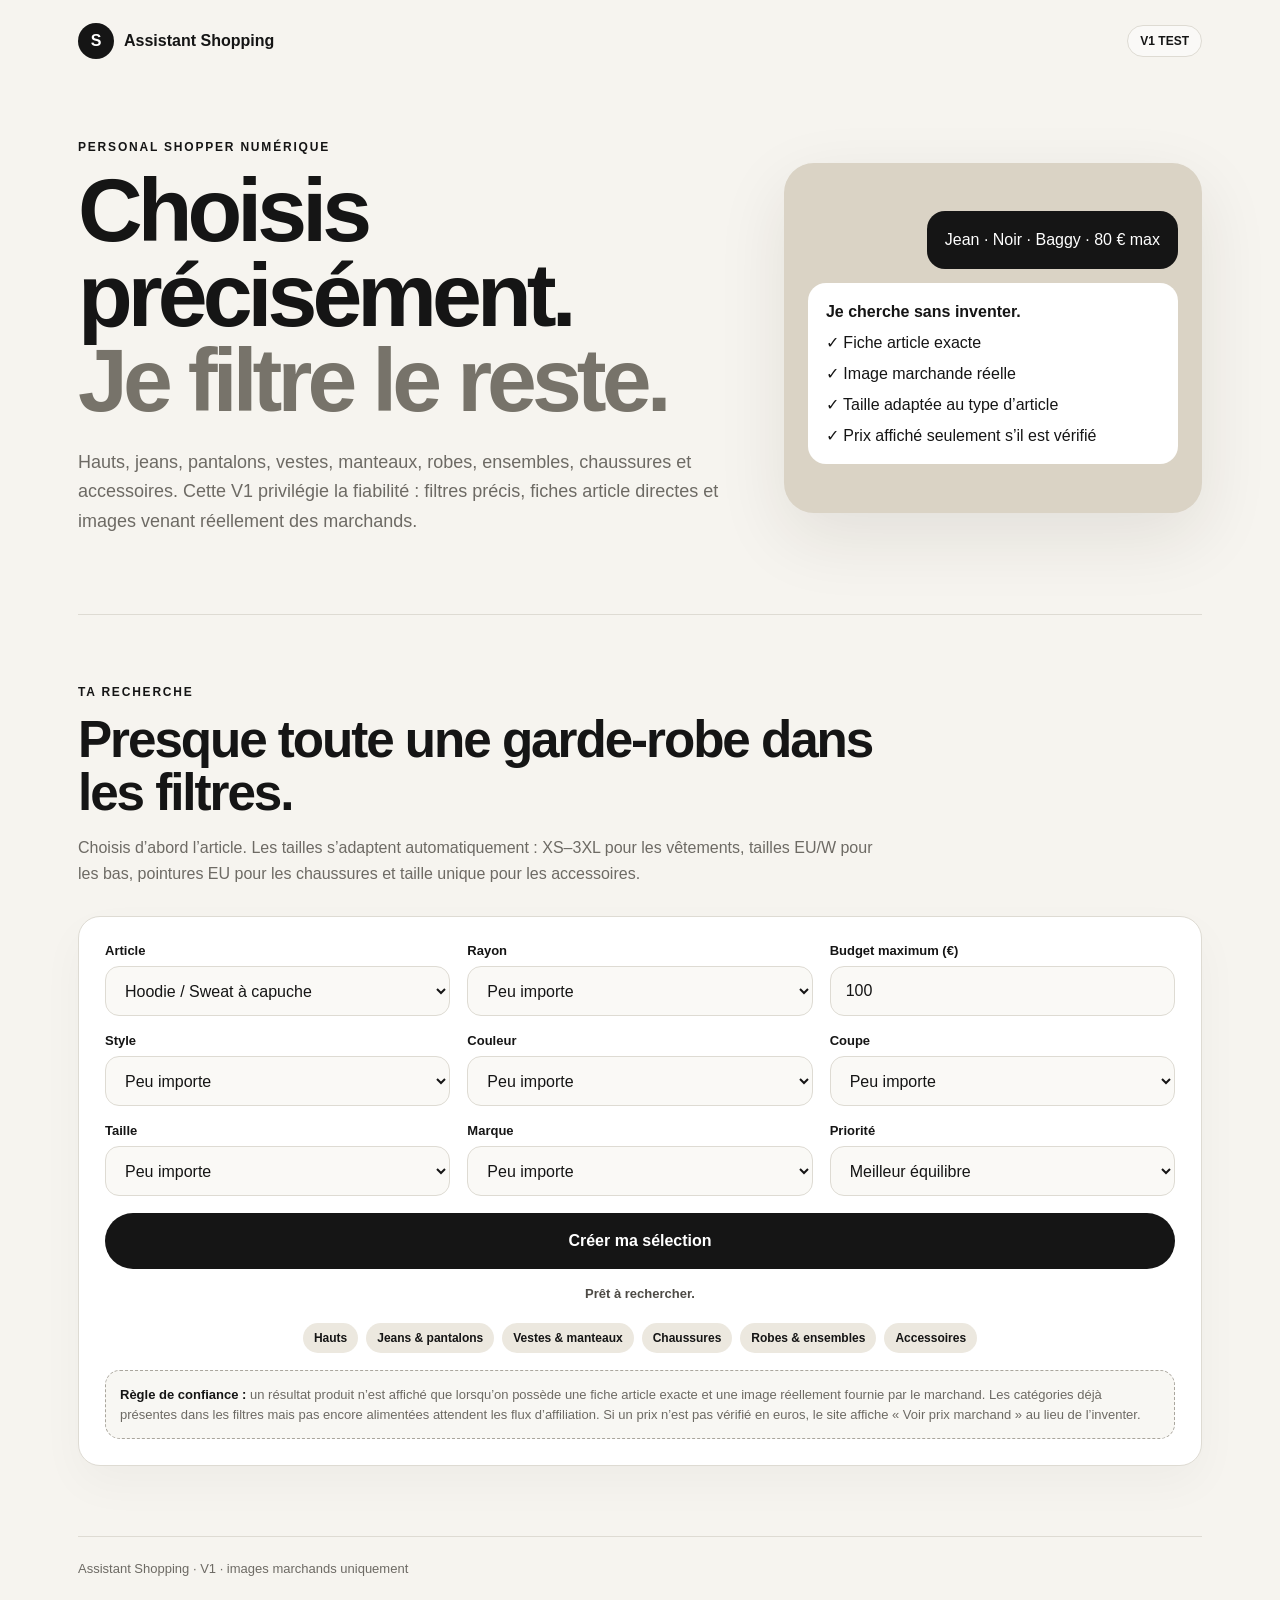
==== commit 7f9ba6e7: "Étoffe la V1 avec toutes les grandes catégories mode et tailles adaptées" ====
--- a/index.html
+++ b/index.html
@@ -3,47 +3,77 @@
 <head>
 <meta charset="utf-8">
 <meta name="viewport" content="width=device-width,initial-scale=1,viewport-fit=cover">
-<title>Assistant Shopping</title>
+<meta name="theme-color" content="#f6f4ef">
+<title>Assistant Shopping — V1</title>
 <style>
 *{box-sizing:border-box}
-:root{--bg:#f6f4ef;--surface:#fff;--ink:#151515;--muted:#6d6a64;--line:#dedbd3;--soft:#ece8df}
+:root{--bg:#f6f4ef;--surface:#fff;--ink:#151515;--muted:#6d6a64;--line:#dedbd3;--soft:#ece8df;--ok:#eaf4eb}
 html{scroll-behavior:smooth}
 body{margin:0;background:var(--bg);color:var(--ink);font-family:Arial,Helvetica,sans-serif;-webkit-font-smoothing:antialiased}
-button,select,input{font:inherit;color:var(--ink)}
-button{touch-action:manipulation}
-a{color:inherit;text-decoration:none}
-.shell{max-width:1180px;margin:auto;padding:0 28px}.topbar{height:82px;display:flex;align-items:center;justify-content:space-between}.brand{display:flex;align-items:center;gap:10px;font-weight:800}.brandmark{width:36px;height:36px;border-radius:50%;display:grid;place-items:center;background:var(--ink);color:white}.badge{font-size:12px;font-weight:700;padding:8px 12px;border:1px solid var(--line);border-radius:999px;background:#fff8}
-.hero{display:grid;grid-template-columns:1.22fr .78fr;gap:52px;align-items:center;padding:58px 0 78px}.eyebrow{font-size:12px;font-weight:800;letter-spacing:.15em;margin:0 0 14px}h1{font-size:clamp(50px,7vw,90px);line-height:.95;letter-spacing:-.055em;margin:0}h1 span{color:#77736a}.lead{font-size:18px;line-height:1.62;color:var(--muted);max-width:640px;margin:25px 0 0}.hero-card{background:#dad3c5;border-radius:30px;padding:24px;min-height:350px;display:flex;flex-direction:column;justify-content:center;gap:14px;box-shadow:0 24px 70px #2a231818}.bubble{padding:17px 18px;border-radius:18px;line-height:1.45}.user{align-self:flex-end;background:var(--ink);color:#fff;max-width:90%}.bot{background:#fff;display:flex;flex-direction:column;gap:8px}
-.section{padding:70px 0;border-top:1px solid var(--line)}.heading{max-width:760px;margin-bottom:30px}.heading h2{font-size:clamp(34px,4vw,54px);letter-spacing:-.04em;line-height:1.04;margin:0 0 12px}.heading p:last-child{color:var(--muted);line-height:1.6}.panel{background:#fff;border:1px solid var(--line);border-radius:22px;padding:26px;display:grid;grid-template-columns:repeat(3,1fr);gap:17px;box-shadow:0 18px 45px #00000009}.field{display:flex;flex-direction:column;gap:8px}label{font-size:13px;font-weight:800}select,input{width:100%;min-height:50px;background:#faf9f6;border:1px solid var(--line);border-radius:14px;padding:14px 15px;outline:none;font-size:16px}select:focus,input:focus{border-color:#858076;box-shadow:0 0 0 3px #50505014}.primary{grid-column:span 3;min-height:56px;border:0;border-radius:999px;background:var(--ink);color:#fff;font-weight:800;cursor:pointer}.status{grid-column:span 3;min-height:20px;text-align:center;color:#4d4a45;font-size:13px;font-weight:700}.trust{grid-column:span 3;background:#f8f7f3;border:1px dashed #aaa69d;border-radius:15px;padding:14px;font-size:13px;line-height:1.5;color:var(--muted)}
-.hidden{display:none!important}.results-head{display:flex;justify-content:space-between;gap:20px;align-items:flex-end;margin-bottom:26px}.secondary{border:0;border-radius:999px;background:var(--soft);padding:13px 17px;font-weight:800;cursor:pointer}.grid{display:grid;grid-template-columns:repeat(3,1fr);gap:18px}.card{background:#fff;border:1px solid var(--line);border-radius:22px;overflow:hidden;display:flex;flex-direction:column;min-height:470px;transition:transform .15s ease,box-shadow .15s ease}.card:hover{transform:translateY(-3px);box-shadow:0 18px 38px #00000010}.visual{height:260px;background:#f2f0eb;display:grid;place-items:center;position:relative;overflow:hidden}.product-photo{width:100%;height:100%;object-fit:contain;display:block;background:#fff}.rank{position:absolute;z-index:2;left:14px;top:14px;background:var(--ink);color:#fff;border-radius:999px;padding:8px 11px;font-size:12px;font-weight:800}.cardbody{padding:20px;display:flex;flex-direction:column;flex:1}.store{font-size:12px;font-weight:800;color:var(--muted);text-transform:uppercase;letter-spacing:.08em}.card h3{font-size:22px;margin:7px 0 10px}.meta{display:flex;gap:7px;flex-wrap:wrap;margin-bottom:13px}.meta span{font-size:12px;background:var(--soft);border-radius:999px;padding:7px 9px}.variant{font-size:13px;line-height:1.45;color:var(--muted);padding:11px 12px;background:#f8f7f3;border-radius:12px;margin-bottom:15px}.reason{font-size:14px;line-height:1.5;color:var(--muted);margin:0 0 18px}.foot{margin-top:auto;display:flex;flex-direction:column;gap:12px}.price{font-size:24px;font-weight:900}.offer{display:block;text-align:center;background:var(--ink);color:#fff;border-radius:999px;padding:13px 14px;font-size:13px;font-weight:800}.note{margin-top:22px;border:1px dashed #aaa69d;border-radius:18px;padding:18px;color:var(--muted);line-height:1.55;font-size:13px}.note strong{color:var(--ink)}footer{border-top:1px solid var(--line);padding:24px 0 40px;color:var(--muted);font-size:13px}
-@media(max-width:850px){.hero{grid-template-columns:1fr;gap:34px}.panel{grid-template-columns:1fr 1fr}.primary,.status,.trust{grid-column:span 2}.grid{grid-template-columns:1fr}}
-@media(max-width:560px){.shell{padding:0 16px}.topbar{height:70px}.badge{display:none}.hero{padding:36px 0 54px}h1{font-size:46px}.lead{font-size:16px}.hero-card{min-height:285px;padding:18px}.section{padding:54px 0}.panel{grid-template-columns:1fr;padding:16px;gap:14px}.primary,.status,.trust{grid-column:span 1}.results-head{flex-direction:column;align-items:flex-start}.secondary{width:100%}.visual{height:290px}}
+button,select,input{font:inherit;color:var(--ink)}button{touch-action:manipulation}a{color:inherit;text-decoration:none}
+.shell{max-width:1180px;margin:auto;padding:0 28px}.topbar{height:82px;display:flex;align-items:center;justify-content:space-between}.brand{display:flex;align-items:center;gap:10px;font-weight:800}.brandmark{width:36px;height:36px;border-radius:50%;display:grid;place-items:center;background:var(--ink);color:#fff}.badge{font-size:12px;font-weight:800;padding:8px 12px;border:1px solid var(--line);border-radius:999px;background:#fff8}
+.hero{display:grid;grid-template-columns:1.22fr .78fr;gap:52px;align-items:center;padding:58px 0 78px}.eyebrow{font-size:12px;font-weight:800;letter-spacing:.15em;margin:0 0 14px}h1{font-size:clamp(50px,7vw,90px);line-height:.95;letter-spacing:-.055em;margin:0}h1 span{color:#77736a}.lead{font-size:18px;line-height:1.62;color:var(--muted);max-width:680px;margin:25px 0 0}.hero-card{background:#dad3c5;border-radius:30px;padding:24px;min-height:350px;display:flex;flex-direction:column;justify-content:center;gap:14px;box-shadow:0 24px 70px #2a231818}.bubble{padding:17px 18px;border-radius:18px;line-height:1.45}.user{align-self:flex-end;background:var(--ink);color:#fff;max-width:94%}.bot{background:#fff;display:flex;flex-direction:column;gap:8px}
+.section{padding:70px 0;border-top:1px solid var(--line)}.heading{max-width:800px;margin-bottom:30px}.heading h2{font-size:clamp(34px,4vw,54px);letter-spacing:-.04em;line-height:1.04;margin:0 0 12px}.heading p:last-child{color:var(--muted);line-height:1.6}.panel{background:#fff;border:1px solid var(--line);border-radius:22px;padding:26px;display:grid;grid-template-columns:repeat(3,1fr);gap:17px;box-shadow:0 18px 45px #00000009}.field{display:flex;flex-direction:column;gap:8px}label{font-size:13px;font-weight:800}select,input{width:100%;min-height:50px;background:#faf9f6;border:1px solid var(--line);border-radius:14px;padding:14px 15px;outline:none;font-size:16px}select:focus,input:focus{border-color:#858076;box-shadow:0 0 0 3px #50505014}.primary{grid-column:span 3;min-height:56px;border:0;border-radius:999px;background:var(--ink);color:#fff;font-weight:800;cursor:pointer}.status{grid-column:span 3;min-height:20px;text-align:center;color:#4d4a45;font-size:13px;font-weight:700}.scope{grid-column:span 3;display:flex;flex-wrap:wrap;gap:8px;justify-content:center}.scope span{background:var(--soft);border-radius:999px;padding:8px 11px;font-size:12px;font-weight:700}.trust{grid-column:span 3;background:#f8f7f3;border:1px dashed #aaa69d;border-radius:15px;padding:14px;font-size:13px;line-height:1.5;color:var(--muted)}.trust strong{color:var(--ink)}
+.hidden{display:none!important}.results-head{display:flex;justify-content:space-between;gap:20px;align-items:flex-end;margin-bottom:26px}.secondary{border:0;border-radius:999px;background:var(--soft);padding:13px 17px;font-weight:800;cursor:pointer}.grid{display:grid;grid-template-columns:repeat(3,1fr);gap:18px}.card{background:#fff;border:1px solid var(--line);border-radius:22px;overflow:hidden;display:flex;flex-direction:column;min-height:500px;transition:transform .15s ease,box-shadow .15s ease}.card:hover{transform:translateY(-3px);box-shadow:0 18px 38px #00000010}.visual{height:270px;background:#fff;display:grid;place-items:center;position:relative;overflow:hidden}.product-photo{width:100%;height:100%;object-fit:contain;display:block;background:#fff}.rank{position:absolute;z-index:2;left:14px;top:14px;background:var(--ink);color:#fff;border-radius:999px;padding:8px 11px;font-size:12px;font-weight:800}.verified{position:absolute;z-index:2;right:14px;top:14px;background:var(--ok);border-radius:999px;padding:8px 10px;font-size:11px;font-weight:800}.cardbody{padding:20px;display:flex;flex-direction:column;flex:1}.store{font-size:12px;font-weight:800;color:var(--muted);text-transform:uppercase;letter-spacing:.08em}.card h3{font-size:21px;margin:7px 0 10px}.meta{display:flex;gap:7px;flex-wrap:wrap;margin-bottom:13px}.meta span{font-size:12px;background:var(--soft);border-radius:999px;padding:7px 9px}.variant{font-size:13px;line-height:1.45;color:var(--muted);padding:11px 12px;background:#f8f7f3;border-radius:12px;margin-bottom:15px}.reason{font-size:14px;line-height:1.5;color:var(--muted);margin:0 0 18px}.foot{margin-top:auto;display:flex;flex-direction:column;gap:12px}.price{font-size:24px;font-weight:900}.offer{display:block;text-align:center;background:var(--ink);color:#fff;border-radius:999px;padding:13px 14px;font-size:13px;font-weight:800}.empty{grid-column:1/-1;background:#fff;border:1px solid var(--line);border-radius:22px;padding:28px;text-align:center}.empty h3{font-size:26px;margin:0 0 10px}.empty p{color:var(--muted);line-height:1.55;max-width:650px;margin:0 auto}.note{margin-top:22px;border:1px dashed #aaa69d;border-radius:18px;padding:18px;color:var(--muted);line-height:1.55;font-size:13px}.note strong{color:var(--ink)}footer{border-top:1px solid var(--line);padding:24px 0 40px;color:var(--muted);font-size:13px}
+@media(max-width:850px){.hero{grid-template-columns:1fr;gap:34px}.panel{grid-template-columns:1fr 1fr}.primary,.status,.trust,.scope{grid-column:span 2}.grid{grid-template-columns:1fr}}
+@media(max-width:560px){.shell{padding:0 16px}.topbar{height:70px}.badge{display:none}.hero{padding:36px 0 54px}h1{font-size:44px}.lead{font-size:16px}.hero-card{min-height:285px;padding:18px}.section{padding:54px 0}.panel{grid-template-columns:1fr;padding:16px;gap:14px}.primary,.status,.trust,.scope{grid-column:span 1}.results-head{flex-direction:column;align-items:flex-start}.secondary{width:100%}.visual{height:300px}.card{min-height:0}}
 </style>
 </head>
 <body>
-<div class="shell"><header class="topbar"><div class="brand"><span class="brandmark">S</span><span>Assistant Shopping</span></div><span class="badge">BÊTA FIABLE</span></header>
+<div class="shell">
+<header class="topbar"><div class="brand"><span class="brandmark">S</span><span>Assistant Shopping</span></div><span class="badge">V1 TEST</span></header>
 <main>
-<section class="hero"><div><p class="eyebrow">PERSONAL SHOPPER NUMÉRIQUE</p><h1>Choisis tes critères.<br><span>Je filtre le reste.</span></h1><p class="lead">Pour cette bêta, on privilégie la fiabilité : pas de phrase libre mal comprise. Tu choisis le type d’article, le budget, le style, la couleur, la coupe et la taille.</p></div><aside class="hero-card"><div class="bubble user">Hoodie · Noir · Streetwear · M · 70 € max</div><div class="bubble bot"><strong>Je ne garde que les fiches exactes.</strong><span>✓ Image provenant du marchand</span><span>✓ Lien direct vers l’article</span><span>✓ Variante couleur ciblée quand possible</span></div></aside></section>
-<section class="section" id="assistant"><div class="heading"><p class="eyebrow">TA RECHERCHE</p><h2>Des filtres précis plutôt qu’une fausse IA.</h2><p>La recherche libre reviendra seulement quand on pourra la comprendre de façon suffisamment fiable. Pour l’instant, ces critères évitent les résultats hors sujet.</p></div><div class="panel">
-<div class="field"><label for="type">Type d’article</label><select id="type"><option value="hoodie">Hoodie / Sweat</option><option value="pull">Pull / Maille</option><option value="tshirt">T-shirt</option><option value="jean">Jean</option><option value="pants">Pantalon</option><option value="shoes">Chaussures / Sneakers</option><option value="jacket">Veste</option><option value="coat">Manteau</option></select></div>
+<section class="hero">
+<div><p class="eyebrow">PERSONAL SHOPPER NUMÉRIQUE</p><h1>Choisis précisément.<br><span>Je filtre le reste.</span></h1><p class="lead">Hauts, jeans, pantalons, vestes, manteaux, robes, ensembles, chaussures et accessoires. Cette V1 privilégie la fiabilité : filtres précis, fiches article directes et images venant réellement des marchands.</p></div>
+<aside class="hero-card"><div class="bubble user">Jean · Noir · Baggy · 80 € max</div><div class="bubble bot"><strong>Je cherche sans inventer.</strong><span>✓ Fiche article exacte</span><span>✓ Image marchande réelle</span><span>✓ Taille adaptée au type d’article</span><span>✓ Prix affiché seulement s’il est vérifié</span></div></aside>
+</section>
+<section class="section" id="assistant">
+<div class="heading"><p class="eyebrow">TA RECHERCHE</p><h2>Presque toute une garde-robe dans les filtres.</h2><p>Choisis d’abord l’article. Les tailles s’adaptent automatiquement : XS–3XL pour les vêtements, tailles EU/W pour les bas, pointures EU pour les chaussures et taille unique pour les accessoires.</p></div>
+<div class="panel">
+<div class="field"><label for="type">Article</label><select id="type">
+<optgroup label="Hauts"><option value="hoodie">Hoodie / Sweat à capuche</option><option value="sweatshirt">Sweat-shirt</option><option value="pull">Pull / Maille</option><option value="cardigan">Cardigan / Gilet</option><option value="tshirt">T-shirt</option><option value="longsleeve">T-shirt manches longues</option><option value="polo">Polo</option><option value="shirt">Chemise</option><option value="tank">Débardeur / Top</option></optgroup>
+<optgroup label="Bas"><option value="jean">Jean</option><option value="pants">Pantalon</option><option value="cargo">Cargo</option><option value="jogger">Jogging</option><option value="short">Short</option><option value="skirt">Jupe</option></optgroup>
+<optgroup label="Vestes & manteaux"><option value="jacket">Veste</option><option value="denimjacket">Veste en jean</option><option value="bomber">Bomber</option><option value="blazer">Blazer</option><option value="puffer">Doudoune</option><option value="coat">Manteau</option><option value="parka">Parka</option><option value="trench">Trench</option><option value="vest">Veste sans manches</option></optgroup>
+<optgroup label="Tenues"><option value="dress">Robe</option><option value="jumpsuit">Combinaison</option><option value="set">Ensemble / Coordonné</option></optgroup>
+<optgroup label="Chaussures"><option value="sneakers">Baskets / Sneakers</option><option value="boots">Bottes / Boots</option><option value="loafers">Mocassins</option><option value="sandals">Sandales</option><option value="heels">Talons</option></optgroup>
+<optgroup label="Accessoires"><option value="bag">Sac</option><option value="cap">Casquette / Bonnet</option><option value="belt">Ceinture</option><option value="sunglasses">Lunettes de soleil</option><option value="jewelry">Bijoux</option></optgroup>
+</select></div>
 <div class="field"><label for="gender">Rayon</label><select id="gender"><option value="all">Peu importe</option><option value="homme">Homme</option><option value="femme">Femme</option><option value="unisex">Unisexe</option></select></div>
-<div class="field"><label for="budget">Budget maximum</label><input id="budget" type="number" min="10" max="2000" value="80" inputmode="numeric"></div>
-<div class="field"><label for="style">Style</label><select id="style"><option value="all">Peu importe</option><option value="streetwear">Streetwear</option><option value="casual">Casual</option><option value="minimal">Minimal</option><option value="sport">Sport</option></select></div>
-<div class="field"><label for="color">Couleur</label><select id="color"><option value="all">Peu importe</option><option value="noir">Noir</option><option value="blanc">Blanc</option><option value="bleu">Bleu</option><option value="gris">Gris</option><option value="beige">Beige</option><option value="vert">Vert</option><option value="rouge">Rouge</option></select></div>
-<div class="field"><label for="fit">Coupe</label><select id="fit"><option value="all">Peu importe</option><option value="regular">Classique</option><option value="oversize">Oversize</option><option value="baggy">Baggy</option><option value="relaxed">Relaxed</option><option value="slim">Slim</option></select></div>
-<div class="field"><label for="size">Taille</label><select id="size"><option value="all">Peu importe</option><option value="XS">XS</option><option value="S">S</option><option value="M">M</option><option value="L">L</option><option value="XL">XL</option><option value="XXL">XXL</option></select></div>
-<div class="field"><label for="brand">Marque</label><select id="brand"><option value="all">Peu importe</option><option value="Nike">Nike</option><option value="adidas Originals">adidas</option><option value="ASOS DESIGN">ASOS DESIGN</option></select></div>
+<div class="field"><label for="budget">Budget maximum (€)</label><input id="budget" type="number" min="10" max="3000" value="100" inputmode="numeric"></div>
+<div class="field"><label for="style">Style</label><select id="style"><option value="all">Peu importe</option><option value="streetwear">Streetwear</option><option value="casual">Casual</option><option value="minimal">Minimal</option><option value="sport">Sport</option><option value="chic">Chic</option><option value="formal">Habillé</option><option value="workwear">Workwear</option><option value="vintage">Vintage</option><option value="techwear">Techwear</option><option value="preppy">Preppy</option><option value="outdoor">Outdoor</option><option value="y2k">Y2K</option></select></div>
+<div class="field"><label for="color">Couleur</label><select id="color"><option value="all">Peu importe</option><option value="noir">Noir</option><option value="blanc">Blanc</option><option value="gris">Gris</option><option value="bleu">Bleu</option><option value="bleu-marine">Bleu marine</option><option value="beige">Beige / Crème</option><option value="marron">Marron</option><option value="vert">Vert</option><option value="kaki">Kaki</option><option value="rouge">Rouge</option><option value="bordeaux">Bordeaux</option><option value="rose">Rose</option><option value="violet">Violet</option><option value="jaune">Jaune</option><option value="orange">Orange</option><option value="multicolore">Multicolore</option></select></div>
+<div class="field"><label for="fit">Coupe</label><select id="fit"><option value="all">Peu importe</option><option value="regular">Classique / Regular</option><option value="slim">Slim / Ajustée</option><option value="relaxed">Relaxed</option><option value="oversize">Oversize</option><option value="baggy">Baggy</option><option value="wide">Large / Wide</option><option value="straight">Droite</option><option value="tapered">Fuselée</option><option value="flare">Évasée</option><option value="cropped">Courte / Cropped</option></select></div>
+<div class="field"><label id="size-label" for="size">Taille</label><select id="size"></select></div>
+<div class="field"><label for="brand">Marque</label><select id="brand"><option value="all">Peu importe</option><option value="Nike">Nike</option><option value="adidas Originals">adidas Originals</option><option value="ASOS DESIGN">ASOS DESIGN</option><option value="COLLUSION">COLLUSION</option><option value="New Balance">New Balance</option><option value="Levi's">Levi's</option><option value="The North Face">The North Face</option><option value="Jack & Jones">Jack & Jones</option><option value="Bershka">Bershka</option><option value="New Look">New Look</option></select></div>
 <div class="field"><label for="priority">Priorité</label><select id="priority"><option value="balanced">Meilleur équilibre</option><option value="price">Prix le plus bas</option><option value="quality">Qualité</option><option value="delivery">Livraison rapide</option></select></div>
-<button id="search-btn" class="primary" type="button">Créer ma sélection</button><div id="status" class="status">Prêt à rechercher.</div><div class="trust"><strong>Règle de confiance :</strong> un produit n’est affiché que si on possède une fiche article exacte et une image fournie par le marchand. Aucune image générée par IA.</div></div></section>
-<section id="results-section" class="section hidden"><div class="results-head"><div class="heading" style="margin:0"><p class="eyebrow">SÉLECTION VÉRIFIÉE</p><h2 id="results-title">Mes recommandations</h2><p id="results-summary"></p></div><button id="restart" class="secondary" type="button">Modifier mes critères</button></div><div id="results" class="grid"></div><div class="note"><strong>Variantes :</strong> la couleur est ciblée par la fiche produit quand le marchand fournit une URL de variante. La taille n’est présélectionnée que si le marchand fournit une URL spécifique pour cette taille ; sinon le site te l’indique clairement avant l’ouverture de la fiche.</div></section>
-</main><footer>Assistant Shopping · bêta privée · images marchands uniquement</footer></div>
+<button id="search-btn" class="primary" type="button">Créer ma sélection</button><div id="status" class="status">Prêt à rechercher.</div>
+<div class="scope"><span>Hauts</span><span>Jeans & pantalons</span><span>Vestes & manteaux</span><span>Chaussures</span><span>Robes & ensembles</span><span>Accessoires</span></div>
+<div class="trust"><strong>Règle de confiance :</strong> un résultat produit n’est affiché que lorsqu’on possède une fiche article exacte et une image réellement fournie par le marchand. Les catégories déjà présentes dans les filtres mais pas encore alimentées attendent les flux d’affiliation. Si un prix n’est pas vérifié en euros, le site affiche « Voir prix marchand » au lieu de l’inventer.</div>
+</div></section>
+<section id="results-section" class="section hidden"><div class="results-head"><div class="heading" style="margin:0"><p class="eyebrow">SÉLECTION VÉRIFIÉE</p><h2 id="results-title">Mes recommandations</h2><p id="results-summary"></p></div><button id="restart" class="secondary" type="button">Modifier mes critères</button></div><div id="results" class="grid"></div><div class="note"><strong>Couleur & taille :</strong> le site ouvre toujours la fiche exacte du produit. Une variante n’est présélectionnée que si le marchand fournit une URL dédiée à cette variante. Sinon la couleur ciblée est indiquée et la taille reste à confirmer sur la fiche.</div></section>
+</main><footer>Assistant Shopping · V1 · images marchands uniquement</footer></div>
 <script>
-(function(){"use strict";var PRODUCTS=[
-{id:1,name:"Nike Sweat à capuche Club Fleece",brand:"Nike",store:"JD Sports",type:"hoodie",gender:"homme",price:65,quality:8,deliveryDays:4,styles:["streetwear","casual","sport"],colors:["noir"],fits:["regular"],sizes:["S","M","L","XL"],image:"https://media.jdsports.com/i/finishline/FN3859_010_M1",url:"https://www.jdsports.fr/product/noir-nike-sweat--capuche-club-fleece/19752503_jdsportsfr/",variantLinks:{}},
-{id:2,name:"adidas Originals Essentials - Sweat à capuche noir",brand:"adidas Originals",store:"ASOS",type:"hoodie",gender:"homme",price:47.99,quality:8,deliveryDays:4,styles:["streetwear","casual","sport"],colors:["noir"],fits:["regular"],sizes:["S","M","L","XL"],image:"https://images.asos-media.com/products/adidas-originals-essentials-schwarzer-kapuzenpullover/206071895-1-black?%24n_640w%24=&fit=constrain&wid=513",url:"https://www.asos.com/fr/adidas-originals/adidas-originals-essentials-sweat-a-capuche-noir/prd/206071895",variantLinks:{}},
-{id:3,name:"Nike Club - Sweat à capuche en Fleece",brand:"Nike",store:"Nike",type:"hoodie",gender:"homme",price:64.99,quality:9,deliveryDays:3,styles:["streetwear","casual","sport"],colors:["noir"],fits:["regular"],sizes:["XS","S","M","L","XL","XXL"],image:"https://media.finishline.com/i/finishline/BV2654_010_M1",url:"https://www.nike.com/fr/t/sweat-a-capuche-en-fleece-nike-club-pour-homme-3XHBj6KS/FN3859-010",variantLinks:{}}
+(function(){"use strict";
+var PRODUCTS=[
+{id:1,name:"Nike Sweat à capuche Club Fleece",brand:"Nike",store:"JD Sports",type:"hoodie",gender:"homme",price:65,quality:8,deliveryDays:4,styles:["streetwear","casual","sport"],colors:["noir"],fits:["regular"],sizes:["S","M","L","XL"],image:"https://media.jdsports.com/i/finishline/FN3859_010_M1",url:"https://www.jdsports.fr/product/noir-nike-sweat--capuche-club-fleece/19752503_jdsportsfr/",verified:"Fiche directe"},
+{id:2,name:"adidas Originals Essentials - Sweat à capuche noir",brand:"adidas Originals",store:"ASOS",type:"hoodie",gender:"homme",price:53.95,quality:8,deliveryDays:4,styles:["streetwear","casual","sport"],colors:["noir"],fits:["regular"],sizes:["S","M","L","XL"],image:"https://images.asos-media.com/products/adidas-originals-essentials-schwarzer-kapuzenpullover/206071895-1-black?%24n_640w%24=&fit=constrain&wid=513",url:"https://www.asos.com/fr/adidas-originals/adidas-originals-essentials-sweat-a-capuche-noir/prd/206071895",verified:"Image ASOS"},
+{id:3,name:"ASOS DESIGN - T-shirt épais noir soft touch",brand:"ASOS DESIGN",store:"ASOS",type:"tshirt",gender:"homme",price:null,quality:7,deliveryDays:4,styles:["minimal","casual"],colors:["noir"],fits:["regular"],sizes:["XS","S","M","L","XL","XXL"],image:"https://images.asos-media.com/products/asos-design-heavyweight-t-shirt-in-black-soft-touch/208538238-1-black?%24n_750w%24=&fit=crop&hei=750&wid=750",url:"https://www.asos.com/asos-design/asos-design-heavyweight-t-shirt-in-black-soft-touch/prd/208538238",verified:"Image ASOS"},
+{id:4,name:"ASOS DESIGN - Pantalon cargo oversize baggy noir",brand:"ASOS DESIGN",store:"ASOS",type:"cargo",gender:"homme",price:31,quality:7,deliveryDays:4,styles:["streetwear","workwear","casual"],colors:["noir"],fits:["baggy","wide","oversize"],sizes:["EU 44","EU 46","EU 48","EU 50","EU 52","EU 54"],image:"https://images.asos-media.com/products/asos-design-pantalon-cargo-oversize-coupe-baggy-noir/206200779-4?%24n_640w%24=&fit=constrain&wid=513",url:"https://www.asos.com/fr/asos-design/asos-design-pantalon-cargo-oversize-coupe-baggy-noir/prd/206200779",verified:"Image ASOS"},
+{id:5,name:"ASOS DESIGN - Jean super baggy noir délavé",brand:"ASOS DESIGN",store:"ASOS",type:"jean",gender:"homme",price:null,quality:7,deliveryDays:4,styles:["streetwear","casual","vintage"],colors:["noir"],fits:["baggy","wide"],sizes:["W28","W30","W32","W34","W36","W38"],image:"https://images.asos-media.com/products/asos-design-super-baggy-jeans-in-washed-black/207252772-1-washedblack?%24n_640w%24=&fit=constrain&wid=513",url:"https://www.asos.com/us/asos-design/asos-design-super-baggy-jeans-in-washed-black/prd/207252772",verified:"Image ASOS"},
+{id:6,name:"ASOS DESIGN - Veste zippée noire effet néoprène",brand:"ASOS DESIGN",store:"ASOS",type:"jacket",gender:"homme",price:44.99,quality:7,deliveryDays:4,styles:["minimal","casual","streetwear"],colors:["noir"],fits:["oversize"],sizes:["XS","S","M","L","XL","XXL"],image:"https://images.asos-media.com/products/asos-design-veste-decontractee-zippee-en-tissu-epais-imitation-neoprene-noir/209298179-1-black?%24n_640w%24=&fit=constrain&wid=513",url:"https://www.asos.com/fr/asos-design/asos-design-veste-decontractee-zippee-en-tissu-epais-imitation-neoprene-noir/prd/209298179",verified:"Image ASOS"},
+{id:7,name:"ASOS DESIGN - Manteau oversize aspect laine noir",brand:"ASOS DESIGN",store:"ASOS",type:"coat",gender:"homme",price:40,quality:7,deliveryDays:4,styles:["minimal","chic","casual"],colors:["noir"],fits:["oversize"],sizes:["XS","S","M","L","XL","XXL"],image:"https://images.asos-media.com/products/asos-design-manteau-oversize-non-double-aspect-laine-noir/204778874-1-black?%24n_640w%24=&fit=constrain&wid=513",url:"https://www.asos.com/fr/asos-design/asos-design-manteau-oversize-non-double-aspect-laine-noir/prd/204778874",verified:"Image ASOS"},
+{id:8,name:"ASOS DESIGN - Baskets à lacets blanc/noir",brand:"ASOS DESIGN",store:"ASOS",type:"sneakers",gender:"unisex",price:null,quality:7,deliveryDays:4,styles:["streetwear","casual","minimal"],colors:["blanc","noir"],fits:["regular"],sizes:["EU 39","EU 40","EU 41","EU 42","EU 43","EU 44","EU 45"],image:"https://images.asos-media.com/products/asos-design-lace-up-sneakers-in-white-with-black-badge/205845349-2?%24n_640w%24=&fit=constrain&wid=513",url:"https://www.asos.com/au/asos-design/asos-design-lace-up-sneakers-in-white-with-black-badge/prd/205845349",verified:"Image ASOS"}
 ];
-function el(id){return document.getElementById(id)}function score(p,x){if(p.type!==x.type)return-999;if(p.price>x.budget)return-999;if(x.gender!=="all"&&p.gender!==x.gender&&p.gender!=="unisex")return-999;if(x.style!=="all"&&p.styles.indexOf(x.style)<0)return-999;if(x.color!=="all"&&p.colors.indexOf(x.color)<0)return-999;if(x.fit!=="all"&&p.fits.indexOf(x.fit)<0)return-999;if(x.size!=="all"&&p.sizes.indexOf(x.size)<0)return-999;if(x.brand!=="all"&&p.brand!==x.brand)return-999;var s=50,fit=Math.max(0,1-p.price/x.budget);s+=fit*14;if(x.priority==="price")s+=fit*28;else if(x.priority==="quality")s+=p.quality*3.2;else if(x.priority==="delivery")s+=Math.max(0,8-p.deliveryDays)*4;else{s+=p.quality*1.8;s+=Math.max(0,7-p.deliveryDays)*1.8}return s}
-function targetUrl(p,x){var key=(x.color||"all")+"|"+(x.size||"all");return p.variantLinks[key]||p.url}function rankLabel(i){return i===0?"🥇 Meilleur choix":i===1?"💰 Alternative":"✨ Autre option"}function variantText(p,x){var parts=[];if(x.color!=="all")parts.push("Couleur ciblée : "+x.color);if(x.size!=="all"){var key=(x.color||"all")+"|"+x.size;parts.push(p.variantLinks[key]?"Taille "+x.size+" présélectionnée":"Taille "+x.size+" à confirmer sur le site marchand")}return parts.length?parts.join(" · "):"Fiche produit exacte du marchand"}
-function runSearch(){var x={type:el("type").value,gender:el("gender").value,budget:Number(el("budget").value||80),style:el("style").value,color:el("color").value,fit:el("fit").value,size:el("size").value,brand:el("brand").value,priority:el("priority").value};el("status").textContent="Recherche en cours…";var ranked=PRODUCTS.map(function(p){return{p:p,s:score(p,x)}}).filter(function(z){return z.s>-999}).sort(function(a,b){return b.s-a.s}).slice(0,3),wrap=el("results");wrap.innerHTML="";el("results-section").classList.remove("hidden");if(!ranked.length){el("results-title").textContent="Aucun article vérifié pour ces critères";el("results-summary").textContent="On préfère ne rien afficher plutôt qu’un article imprécis ou une fausse image.";wrap.innerHTML='<article class="card"><div class="cardbody"><span class="store">Catalogue bêta</span><h3>Pas encore de fiche vérifiée.</h3><p class="reason">Le catalogue s’élargira avec les flux d’affiliation : liens exacts, prix, disponibilité, couleurs, tailles et images marchands.</p></div></article>';el("status").textContent="Aucun article vérifié pour ces critères."}else{el("results-title").textContent=ranked.length+" recommandation"+(ranked.length>1?"s":"")+" vérifiée"+(ranked.length>1?"s":"");el("results-summary").textContent="Budget : "+x.budget.toFixed(0)+" € max.";ranked.forEach(function(z,i){var p=z.p,a=document.createElement("a");a.className="card";a.href=targetUrl(p,x);a.target="_blank";a.rel="noopener noreferrer";a.innerHTML='<div class="visual"><span class="rank">'+rankLabel(i)+'</span><img class="product-photo" src="'+p.image+'" alt="'+p.name+'"></div><div class="cardbody"><span class="store">'+p.store+' · '+p.brand+'</span><h3>'+p.name+'</h3><div class="meta"><span>Qualité '+p.quality+'/10</span><span>Livraison ~'+p.deliveryDays+' j</span><span>'+p.colors.join(" / ")+'</span></div><div class="variant">'+variantText(p,x)+'</div><p class="reason">Lien direct vers la fiche exacte. L’image affichée est hébergée par le marchand, jamais générée par l’assistant.</p><div class="foot"><span class="price">'+p.price.toFixed(2).replace(".",",")+' €</span><span class="offer">Voir l’article exact</span></div></div>';var img=a.querySelector("img");img.onerror=function(){a.remove()};wrap.appendChild(a)});el("status").textContent="Recherche terminée."}setTimeout(function(){el("results-section").scrollIntoView({behavior:"smooth",block:"start"})},80)}el("search-btn").addEventListener("click",runSearch,false);el("restart").addEventListener("click",function(){el("assistant").scrollIntoView({behavior:"smooth",block:"start"})},false)})();
-</script></body></html>+var shoeTypes=["sneakers","boots","loafers","sandals","heels"],bottomTypes=["jean","pants","cargo","jogger","short","skirt"],accessoryTypes=["bag","cap","belt","sunglasses","jewelry"];
+var alphaSizes=["all","XS","S","M","L","XL","XXL","3XL"],shoeSizes=["all","EU 35","EU 36","EU 37","EU 38","EU 39","EU 40","EU 41","EU 42","EU 43","EU 44","EU 45","EU 46","EU 47","EU 48"],bottomSizes=["all","EU 32","EU 34","EU 36","EU 38","EU 40","EU 42","EU 44","EU 46","EU 48","EU 50","EU 52","EU 54","W26","W28","W30","W32","W34","W36","W38","W40"],oneSize=["all","Taille unique"];
+function el(id){return document.getElementById(id)}function esc(s){return String(s).replace(/[&<>"']/g,function(c){return{"&":"&amp;","<":"&lt;",">":"&gt;","\"":"&quot;","'":"&#39;"}[c]})}
+function refreshSizes(){var t=el("type").value,arr=alphaSizes,label="Taille";if(shoeTypes.indexOf(t)>=0){arr=shoeSizes;label="Pointure"}else if(bottomTypes.indexOf(t)>=0){arr=bottomSizes;label="Taille / tour de taille"}else if(accessoryTypes.indexOf(t)>=0){arr=oneSize;label="Taille"}el("size-label").textContent=label;var old=el("size").value;el("size").innerHTML="";for(var i=0;i<arr.length;i++){var o=document.createElement("option");o.value=arr[i];o.textContent=arr[i]==="all"?"Peu importe":arr[i];el("size").appendChild(o)}if(arr.indexOf(old)>=0)el("size").value=old}
+function score(p,x){if(p.type!==x.type)return-999;var hasPrice=(typeof p.price==="number"&&isFinite(p.price));if(hasPrice&&p.price>x.budget)return-999;if(x.gender!=="all"&&p.gender!==x.gender&&p.gender!=="unisex")return-999;if(x.style!=="all"&&p.styles.indexOf(x.style)<0)return-999;if(x.color!=="all"&&p.colors.indexOf(x.color)<0)return-999;if(x.fit!=="all"&&p.fits.indexOf(x.fit)<0)return-999;if(x.brand!=="all"&&p.brand!==x.brand)return-999;var s=50,budgetFit=hasPrice?Math.max(0,1-p.price/x.budget):0;s+=budgetFit*14;if(x.priority==="price"&&hasPrice)s+=budgetFit*28;else if(x.priority==="quality")s+=p.quality*3.2;else if(x.priority==="delivery")s+=Math.max(0,8-p.deliveryDays)*4;else{s+=p.quality*1.8;s+=Math.max(0,7-p.deliveryDays)*1.8}return s}
+function rankLabel(i,x){if(i===0)return"🥇 Meilleur choix";if(x.priority==="price")return"💸 Petit prix";if(x.priority==="quality")return"⭐ Qualité";if(x.priority==="delivery")return"⚡ Rapide";return i===1?"💰 Alternative":"✨ Autre option"}
+function variantText(p,x){var bits=[];if(x.color!=="all")bits.push("Couleur ciblée : "+x.color+".");if(x.size!=="all")bits.push("Taille demandée : "+x.size+" — disponibilité à confirmer sur la fiche marchand.");else bits.push("Taille à choisir sur la fiche marchand.");return bits.join(" ")}
+function reason(p,x,i){var r=[];if(i===0)r.push("C’est le meilleur équilibre parmi les fiches actuellement vérifiées.");if(x.style!=="all"&&p.styles.indexOf(x.style)>=0)r.push("Le style correspond à "+x.style+".");if(x.fit!=="all"&&p.fits.indexOf(x.fit)>=0)r.push("La coupe correspond à "+x.fit+".");if(typeof p.price==="number"&&p.price<=x.budget*.7)r.push("Il reste nettement sous ton budget.");return r.slice(0,2).join(" ")}
+function doSearch(){var x={type:el("type").value,gender:el("gender").value,budget:Number(el("budget").value||100),style:el("style").value,color:el("color").value,fit:el("fit").value,size:el("size").value,brand:el("brand").value,priority:el("priority").value},ranked=[];for(var i=0;i<PRODUCTS.length;i++){var s=score(PRODUCTS[i],x);if(s>-999)ranked.push({p:PRODUCTS[i],s:s})}ranked.sort(function(a,b){return b.s-a.s});ranked=ranked.slice(0,3);var wrap=el("results");wrap.innerHTML="";el("results-section").classList.remove("hidden");if(!ranked.length){el("results-title").textContent="Catégorie prête, catalogue pas encore alimenté";el("results-summary").textContent="Les filtres fonctionnent, mais aucune fiche exacte ne correspond encore à cette combinaison.";wrap.innerHTML='<div class="empty"><h3>0 faux résultat.</h3><p>On préfère ne rien proposer plutôt que t’envoyer vers un produit approximatif. Les flux d’affiliation serviront à alimenter automatiquement cette catégorie avec de vraies fiches, de vraies images et les prix du marchand.</p></div>';el("status").textContent="Aucun produit vérifié pour cette combinaison."}else{el("results-title").textContent=ranked.length+" recommandation"+(ranked.length>1?"s":"")+" vérifiée"+(ranked.length>1?"s":"");el("results-summary").textContent="Budget : "+x.budget.toFixed(0)+" € max · appliqué quand le prix est vérifié. Chaque carte ouvre la fiche exacte.";for(var j=0;j<ranked.length;j++){var p=ranked[j].p,a=document.createElement("a");a.className="card";a.href=p.url;a.target="_blank";a.rel="noopener noreferrer";a.innerHTML='<div class="visual"><span class="rank">'+esc(rankLabel(j,x))+'</span><span class="verified">✓ '+esc(p.verified)+'</span><img class="product-photo" src="'+esc(p.image)+'" alt="'+esc(p.name)+'" loading="lazy"></div><div class="cardbody"><span class="store">'+esc(p.store)+' · '+esc(p.brand)+'</span><h3>'+esc(p.name)+'</h3><div class="meta"><span>'+esc(p.colors.join(" / "))+'</span><span>'+esc(p.fits.join(" / "))+'</span><span>Qualité '+p.quality+'/10</span></div><div class="variant">'+esc(variantText(p,x))+'</div><p class="reason">'+esc(reason(p,x,j))+'</p><div class="foot"><span class="price">'+(typeof p.price==="number"?p.price.toFixed(2).replace(".",",")+" €":"Voir prix marchand")+'</span><span class="offer">Ouvrir la fiche exacte ↗</span></div></div>';wrap.appendChild(a)}el("status").textContent="Recherche terminée : "+ranked.length+" fiche"+(ranked.length>1?"s":"")+" exacte"+(ranked.length>1?"s":"")+"."}setTimeout(function(){el("results-section").scrollIntoView({behavior:"smooth",block:"start"})},60)}
+el("type").addEventListener("change",refreshSizes);el("search-btn").addEventListener("click",doSearch);el("restart").addEventListener("click",function(){el("assistant").scrollIntoView({behavior:"smooth",block:"start"})});refreshSizes();
+})();
+</script>
+</body></html>
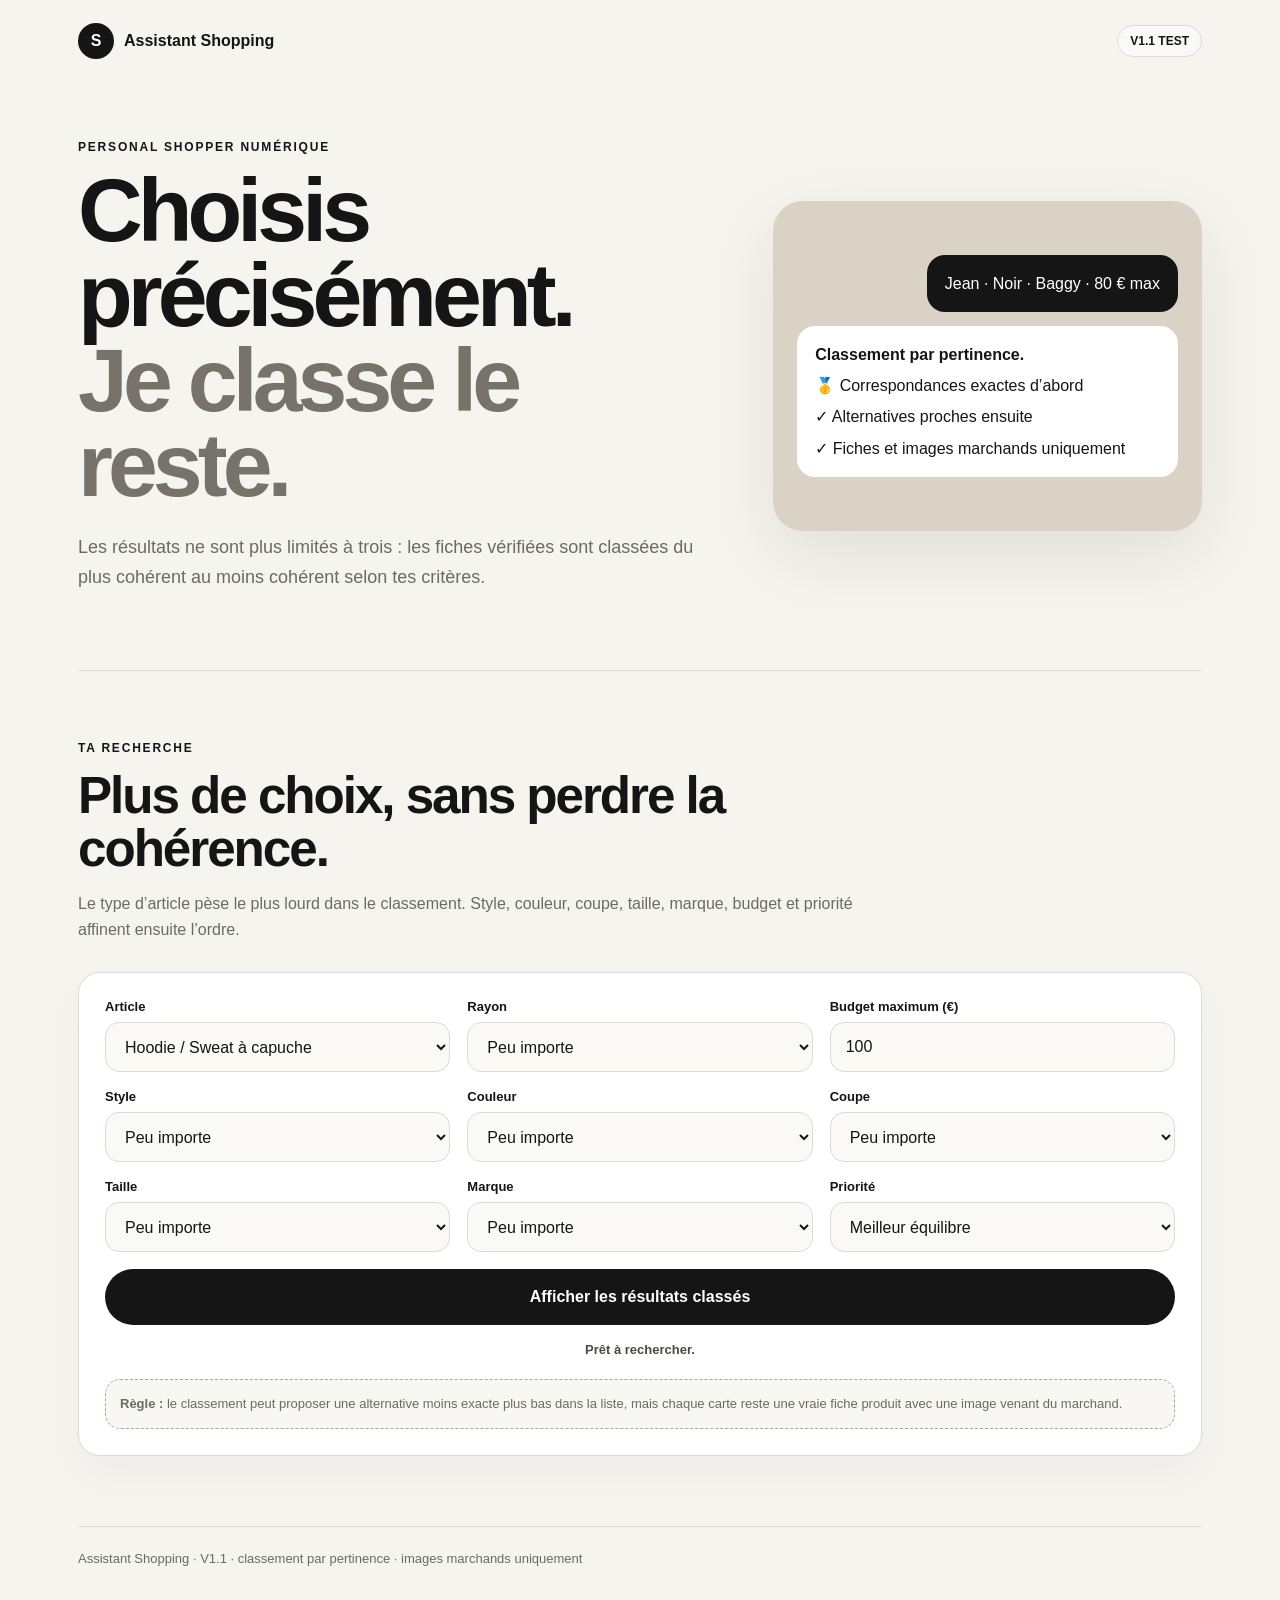
==== commit 5aa624a8: "Classe les résultats du plus au moins pertinent et affiche plus de choix" ====
--- a/index.html
+++ b/index.html
@@ -1,79 +1 @@
-<!doctype html>
-<html lang="fr">
-<head>
-<meta charset="utf-8">
-<meta name="viewport" content="width=device-width,initial-scale=1,viewport-fit=cover">
-<meta name="theme-color" content="#f6f4ef">
-<title>Assistant Shopping — V1</title>
-<style>
-*{box-sizing:border-box}
-:root{--bg:#f6f4ef;--surface:#fff;--ink:#151515;--muted:#6d6a64;--line:#dedbd3;--soft:#ece8df;--ok:#eaf4eb}
-html{scroll-behavior:smooth}
-body{margin:0;background:var(--bg);color:var(--ink);font-family:Arial,Helvetica,sans-serif;-webkit-font-smoothing:antialiased}
-button,select,input{font:inherit;color:var(--ink)}button{touch-action:manipulation}a{color:inherit;text-decoration:none}
-.shell{max-width:1180px;margin:auto;padding:0 28px}.topbar{height:82px;display:flex;align-items:center;justify-content:space-between}.brand{display:flex;align-items:center;gap:10px;font-weight:800}.brandmark{width:36px;height:36px;border-radius:50%;display:grid;place-items:center;background:var(--ink);color:#fff}.badge{font-size:12px;font-weight:800;padding:8px 12px;border:1px solid var(--line);border-radius:999px;background:#fff8}
-.hero{display:grid;grid-template-columns:1.22fr .78fr;gap:52px;align-items:center;padding:58px 0 78px}.eyebrow{font-size:12px;font-weight:800;letter-spacing:.15em;margin:0 0 14px}h1{font-size:clamp(50px,7vw,90px);line-height:.95;letter-spacing:-.055em;margin:0}h1 span{color:#77736a}.lead{font-size:18px;line-height:1.62;color:var(--muted);max-width:680px;margin:25px 0 0}.hero-card{background:#dad3c5;border-radius:30px;padding:24px;min-height:350px;display:flex;flex-direction:column;justify-content:center;gap:14px;box-shadow:0 24px 70px #2a231818}.bubble{padding:17px 18px;border-radius:18px;line-height:1.45}.user{align-self:flex-end;background:var(--ink);color:#fff;max-width:94%}.bot{background:#fff;display:flex;flex-direction:column;gap:8px}
-.section{padding:70px 0;border-top:1px solid var(--line)}.heading{max-width:800px;margin-bottom:30px}.heading h2{font-size:clamp(34px,4vw,54px);letter-spacing:-.04em;line-height:1.04;margin:0 0 12px}.heading p:last-child{color:var(--muted);line-height:1.6}.panel{background:#fff;border:1px solid var(--line);border-radius:22px;padding:26px;display:grid;grid-template-columns:repeat(3,1fr);gap:17px;box-shadow:0 18px 45px #00000009}.field{display:flex;flex-direction:column;gap:8px}label{font-size:13px;font-weight:800}select,input{width:100%;min-height:50px;background:#faf9f6;border:1px solid var(--line);border-radius:14px;padding:14px 15px;outline:none;font-size:16px}select:focus,input:focus{border-color:#858076;box-shadow:0 0 0 3px #50505014}.primary{grid-column:span 3;min-height:56px;border:0;border-radius:999px;background:var(--ink);color:#fff;font-weight:800;cursor:pointer}.status{grid-column:span 3;min-height:20px;text-align:center;color:#4d4a45;font-size:13px;font-weight:700}.scope{grid-column:span 3;display:flex;flex-wrap:wrap;gap:8px;justify-content:center}.scope span{background:var(--soft);border-radius:999px;padding:8px 11px;font-size:12px;font-weight:700}.trust{grid-column:span 3;background:#f8f7f3;border:1px dashed #aaa69d;border-radius:15px;padding:14px;font-size:13px;line-height:1.5;color:var(--muted)}.trust strong{color:var(--ink)}
-.hidden{display:none!important}.results-head{display:flex;justify-content:space-between;gap:20px;align-items:flex-end;margin-bottom:26px}.secondary{border:0;border-radius:999px;background:var(--soft);padding:13px 17px;font-weight:800;cursor:pointer}.grid{display:grid;grid-template-columns:repeat(3,1fr);gap:18px}.card{background:#fff;border:1px solid var(--line);border-radius:22px;overflow:hidden;display:flex;flex-direction:column;min-height:500px;transition:transform .15s ease,box-shadow .15s ease}.card:hover{transform:translateY(-3px);box-shadow:0 18px 38px #00000010}.visual{height:270px;background:#fff;display:grid;place-items:center;position:relative;overflow:hidden}.product-photo{width:100%;height:100%;object-fit:contain;display:block;background:#fff}.rank{position:absolute;z-index:2;left:14px;top:14px;background:var(--ink);color:#fff;border-radius:999px;padding:8px 11px;font-size:12px;font-weight:800}.verified{position:absolute;z-index:2;right:14px;top:14px;background:var(--ok);border-radius:999px;padding:8px 10px;font-size:11px;font-weight:800}.cardbody{padding:20px;display:flex;flex-direction:column;flex:1}.store{font-size:12px;font-weight:800;color:var(--muted);text-transform:uppercase;letter-spacing:.08em}.card h3{font-size:21px;margin:7px 0 10px}.meta{display:flex;gap:7px;flex-wrap:wrap;margin-bottom:13px}.meta span{font-size:12px;background:var(--soft);border-radius:999px;padding:7px 9px}.variant{font-size:13px;line-height:1.45;color:var(--muted);padding:11px 12px;background:#f8f7f3;border-radius:12px;margin-bottom:15px}.reason{font-size:14px;line-height:1.5;color:var(--muted);margin:0 0 18px}.foot{margin-top:auto;display:flex;flex-direction:column;gap:12px}.price{font-size:24px;font-weight:900}.offer{display:block;text-align:center;background:var(--ink);color:#fff;border-radius:999px;padding:13px 14px;font-size:13px;font-weight:800}.empty{grid-column:1/-1;background:#fff;border:1px solid var(--line);border-radius:22px;padding:28px;text-align:center}.empty h3{font-size:26px;margin:0 0 10px}.empty p{color:var(--muted);line-height:1.55;max-width:650px;margin:0 auto}.note{margin-top:22px;border:1px dashed #aaa69d;border-radius:18px;padding:18px;color:var(--muted);line-height:1.55;font-size:13px}.note strong{color:var(--ink)}footer{border-top:1px solid var(--line);padding:24px 0 40px;color:var(--muted);font-size:13px}
-@media(max-width:850px){.hero{grid-template-columns:1fr;gap:34px}.panel{grid-template-columns:1fr 1fr}.primary,.status,.trust,.scope{grid-column:span 2}.grid{grid-template-columns:1fr}}
-@media(max-width:560px){.shell{padding:0 16px}.topbar{height:70px}.badge{display:none}.hero{padding:36px 0 54px}h1{font-size:44px}.lead{font-size:16px}.hero-card{min-height:285px;padding:18px}.section{padding:54px 0}.panel{grid-template-columns:1fr;padding:16px;gap:14px}.primary,.status,.trust,.scope{grid-column:span 1}.results-head{flex-direction:column;align-items:flex-start}.secondary{width:100%}.visual{height:300px}.card{min-height:0}}
-</style>
-</head>
-<body>
-<div class="shell">
-<header class="topbar"><div class="brand"><span class="brandmark">S</span><span>Assistant Shopping</span></div><span class="badge">V1 TEST</span></header>
-<main>
-<section class="hero">
-<div><p class="eyebrow">PERSONAL SHOPPER NUMÉRIQUE</p><h1>Choisis précisément.<br><span>Je filtre le reste.</span></h1><p class="lead">Hauts, jeans, pantalons, vestes, manteaux, robes, ensembles, chaussures et accessoires. Cette V1 privilégie la fiabilité : filtres précis, fiches article directes et images venant réellement des marchands.</p></div>
-<aside class="hero-card"><div class="bubble user">Jean · Noir · Baggy · 80 € max</div><div class="bubble bot"><strong>Je cherche sans inventer.</strong><span>✓ Fiche article exacte</span><span>✓ Image marchande réelle</span><span>✓ Taille adaptée au type d’article</span><span>✓ Prix affiché seulement s’il est vérifié</span></div></aside>
-</section>
-<section class="section" id="assistant">
-<div class="heading"><p class="eyebrow">TA RECHERCHE</p><h2>Presque toute une garde-robe dans les filtres.</h2><p>Choisis d’abord l’article. Les tailles s’adaptent automatiquement : XS–3XL pour les vêtements, tailles EU/W pour les bas, pointures EU pour les chaussures et taille unique pour les accessoires.</p></div>
-<div class="panel">
-<div class="field"><label for="type">Article</label><select id="type">
-<optgroup label="Hauts"><option value="hoodie">Hoodie / Sweat à capuche</option><option value="sweatshirt">Sweat-shirt</option><option value="pull">Pull / Maille</option><option value="cardigan">Cardigan / Gilet</option><option value="tshirt">T-shirt</option><option value="longsleeve">T-shirt manches longues</option><option value="polo">Polo</option><option value="shirt">Chemise</option><option value="tank">Débardeur / Top</option></optgroup>
-<optgroup label="Bas"><option value="jean">Jean</option><option value="pants">Pantalon</option><option value="cargo">Cargo</option><option value="jogger">Jogging</option><option value="short">Short</option><option value="skirt">Jupe</option></optgroup>
-<optgroup label="Vestes & manteaux"><option value="jacket">Veste</option><option value="denimjacket">Veste en jean</option><option value="bomber">Bomber</option><option value="blazer">Blazer</option><option value="puffer">Doudoune</option><option value="coat">Manteau</option><option value="parka">Parka</option><option value="trench">Trench</option><option value="vest">Veste sans manches</option></optgroup>
-<optgroup label="Tenues"><option value="dress">Robe</option><option value="jumpsuit">Combinaison</option><option value="set">Ensemble / Coordonné</option></optgroup>
-<optgroup label="Chaussures"><option value="sneakers">Baskets / Sneakers</option><option value="boots">Bottes / Boots</option><option value="loafers">Mocassins</option><option value="sandals">Sandales</option><option value="heels">Talons</option></optgroup>
-<optgroup label="Accessoires"><option value="bag">Sac</option><option value="cap">Casquette / Bonnet</option><option value="belt">Ceinture</option><option value="sunglasses">Lunettes de soleil</option><option value="jewelry">Bijoux</option></optgroup>
-</select></div>
-<div class="field"><label for="gender">Rayon</label><select id="gender"><option value="all">Peu importe</option><option value="homme">Homme</option><option value="femme">Femme</option><option value="unisex">Unisexe</option></select></div>
-<div class="field"><label for="budget">Budget maximum (€)</label><input id="budget" type="number" min="10" max="3000" value="100" inputmode="numeric"></div>
-<div class="field"><label for="style">Style</label><select id="style"><option value="all">Peu importe</option><option value="streetwear">Streetwear</option><option value="casual">Casual</option><option value="minimal">Minimal</option><option value="sport">Sport</option><option value="chic">Chic</option><option value="formal">Habillé</option><option value="workwear">Workwear</option><option value="vintage">Vintage</option><option value="techwear">Techwear</option><option value="preppy">Preppy</option><option value="outdoor">Outdoor</option><option value="y2k">Y2K</option></select></div>
-<div class="field"><label for="color">Couleur</label><select id="color"><option value="all">Peu importe</option><option value="noir">Noir</option><option value="blanc">Blanc</option><option value="gris">Gris</option><option value="bleu">Bleu</option><option value="bleu-marine">Bleu marine</option><option value="beige">Beige / Crème</option><option value="marron">Marron</option><option value="vert">Vert</option><option value="kaki">Kaki</option><option value="rouge">Rouge</option><option value="bordeaux">Bordeaux</option><option value="rose">Rose</option><option value="violet">Violet</option><option value="jaune">Jaune</option><option value="orange">Orange</option><option value="multicolore">Multicolore</option></select></div>
-<div class="field"><label for="fit">Coupe</label><select id="fit"><option value="all">Peu importe</option><option value="regular">Classique / Regular</option><option value="slim">Slim / Ajustée</option><option value="relaxed">Relaxed</option><option value="oversize">Oversize</option><option value="baggy">Baggy</option><option value="wide">Large / Wide</option><option value="straight">Droite</option><option value="tapered">Fuselée</option><option value="flare">Évasée</option><option value="cropped">Courte / Cropped</option></select></div>
-<div class="field"><label id="size-label" for="size">Taille</label><select id="size"></select></div>
-<div class="field"><label for="brand">Marque</label><select id="brand"><option value="all">Peu importe</option><option value="Nike">Nike</option><option value="adidas Originals">adidas Originals</option><option value="ASOS DESIGN">ASOS DESIGN</option><option value="COLLUSION">COLLUSION</option><option value="New Balance">New Balance</option><option value="Levi's">Levi's</option><option value="The North Face">The North Face</option><option value="Jack & Jones">Jack & Jones</option><option value="Bershka">Bershka</option><option value="New Look">New Look</option></select></div>
-<div class="field"><label for="priority">Priorité</label><select id="priority"><option value="balanced">Meilleur équilibre</option><option value="price">Prix le plus bas</option><option value="quality">Qualité</option><option value="delivery">Livraison rapide</option></select></div>
-<button id="search-btn" class="primary" type="button">Créer ma sélection</button><div id="status" class="status">Prêt à rechercher.</div>
-<div class="scope"><span>Hauts</span><span>Jeans & pantalons</span><span>Vestes & manteaux</span><span>Chaussures</span><span>Robes & ensembles</span><span>Accessoires</span></div>
-<div class="trust"><strong>Règle de confiance :</strong> un résultat produit n’est affiché que lorsqu’on possède une fiche article exacte et une image réellement fournie par le marchand. Les catégories déjà présentes dans les filtres mais pas encore alimentées attendent les flux d’affiliation. Si un prix n’est pas vérifié en euros, le site affiche « Voir prix marchand » au lieu de l’inventer.</div>
-</div></section>
-<section id="results-section" class="section hidden"><div class="results-head"><div class="heading" style="margin:0"><p class="eyebrow">SÉLECTION VÉRIFIÉE</p><h2 id="results-title">Mes recommandations</h2><p id="results-summary"></p></div><button id="restart" class="secondary" type="button">Modifier mes critères</button></div><div id="results" class="grid"></div><div class="note"><strong>Couleur & taille :</strong> le site ouvre toujours la fiche exacte du produit. Une variante n’est présélectionnée que si le marchand fournit une URL dédiée à cette variante. Sinon la couleur ciblée est indiquée et la taille reste à confirmer sur la fiche.</div></section>
-</main><footer>Assistant Shopping · V1 · images marchands uniquement</footer></div>
-<script>
-(function(){"use strict";
-var PRODUCTS=[
-{id:1,name:"Nike Sweat à capuche Club Fleece",brand:"Nike",store:"JD Sports",type:"hoodie",gender:"homme",price:65,quality:8,deliveryDays:4,styles:["streetwear","casual","sport"],colors:["noir"],fits:["regular"],sizes:["S","M","L","XL"],image:"https://media.jdsports.com/i/finishline/FN3859_010_M1",url:"https://www.jdsports.fr/product/noir-nike-sweat--capuche-club-fleece/19752503_jdsportsfr/",verified:"Fiche directe"},
-{id:2,name:"adidas Originals Essentials - Sweat à capuche noir",brand:"adidas Originals",store:"ASOS",type:"hoodie",gender:"homme",price:53.95,quality:8,deliveryDays:4,styles:["streetwear","casual","sport"],colors:["noir"],fits:["regular"],sizes:["S","M","L","XL"],image:"https://images.asos-media.com/products/adidas-originals-essentials-schwarzer-kapuzenpullover/206071895-1-black?%24n_640w%24=&fit=constrain&wid=513",url:"https://www.asos.com/fr/adidas-originals/adidas-originals-essentials-sweat-a-capuche-noir/prd/206071895",verified:"Image ASOS"},
-{id:3,name:"ASOS DESIGN - T-shirt épais noir soft touch",brand:"ASOS DESIGN",store:"ASOS",type:"tshirt",gender:"homme",price:null,quality:7,deliveryDays:4,styles:["minimal","casual"],colors:["noir"],fits:["regular"],sizes:["XS","S","M","L","XL","XXL"],image:"https://images.asos-media.com/products/asos-design-heavyweight-t-shirt-in-black-soft-touch/208538238-1-black?%24n_750w%24=&fit=crop&hei=750&wid=750",url:"https://www.asos.com/asos-design/asos-design-heavyweight-t-shirt-in-black-soft-touch/prd/208538238",verified:"Image ASOS"},
-{id:4,name:"ASOS DESIGN - Pantalon cargo oversize baggy noir",brand:"ASOS DESIGN",store:"ASOS",type:"cargo",gender:"homme",price:31,quality:7,deliveryDays:4,styles:["streetwear","workwear","casual"],colors:["noir"],fits:["baggy","wide","oversize"],sizes:["EU 44","EU 46","EU 48","EU 50","EU 52","EU 54"],image:"https://images.asos-media.com/products/asos-design-pantalon-cargo-oversize-coupe-baggy-noir/206200779-4?%24n_640w%24=&fit=constrain&wid=513",url:"https://www.asos.com/fr/asos-design/asos-design-pantalon-cargo-oversize-coupe-baggy-noir/prd/206200779",verified:"Image ASOS"},
-{id:5,name:"ASOS DESIGN - Jean super baggy noir délavé",brand:"ASOS DESIGN",store:"ASOS",type:"jean",gender:"homme",price:null,quality:7,deliveryDays:4,styles:["streetwear","casual","vintage"],colors:["noir"],fits:["baggy","wide"],sizes:["W28","W30","W32","W34","W36","W38"],image:"https://images.asos-media.com/products/asos-design-super-baggy-jeans-in-washed-black/207252772-1-washedblack?%24n_640w%24=&fit=constrain&wid=513",url:"https://www.asos.com/us/asos-design/asos-design-super-baggy-jeans-in-washed-black/prd/207252772",verified:"Image ASOS"},
-{id:6,name:"ASOS DESIGN - Veste zippée noire effet néoprène",brand:"ASOS DESIGN",store:"ASOS",type:"jacket",gender:"homme",price:44.99,quality:7,deliveryDays:4,styles:["minimal","casual","streetwear"],colors:["noir"],fits:["oversize"],sizes:["XS","S","M","L","XL","XXL"],image:"https://images.asos-media.com/products/asos-design-veste-decontractee-zippee-en-tissu-epais-imitation-neoprene-noir/209298179-1-black?%24n_640w%24=&fit=constrain&wid=513",url:"https://www.asos.com/fr/asos-design/asos-design-veste-decontractee-zippee-en-tissu-epais-imitation-neoprene-noir/prd/209298179",verified:"Image ASOS"},
-{id:7,name:"ASOS DESIGN - Manteau oversize aspect laine noir",brand:"ASOS DESIGN",store:"ASOS",type:"coat",gender:"homme",price:40,quality:7,deliveryDays:4,styles:["minimal","chic","casual"],colors:["noir"],fits:["oversize"],sizes:["XS","S","M","L","XL","XXL"],image:"https://images.asos-media.com/products/asos-design-manteau-oversize-non-double-aspect-laine-noir/204778874-1-black?%24n_640w%24=&fit=constrain&wid=513",url:"https://www.asos.com/fr/asos-design/asos-design-manteau-oversize-non-double-aspect-laine-noir/prd/204778874",verified:"Image ASOS"},
-{id:8,name:"ASOS DESIGN - Baskets à lacets blanc/noir",brand:"ASOS DESIGN",store:"ASOS",type:"sneakers",gender:"unisex",price:null,quality:7,deliveryDays:4,styles:["streetwear","casual","minimal"],colors:["blanc","noir"],fits:["regular"],sizes:["EU 39","EU 40","EU 41","EU 42","EU 43","EU 44","EU 45"],image:"https://images.asos-media.com/products/asos-design-lace-up-sneakers-in-white-with-black-badge/205845349-2?%24n_640w%24=&fit=constrain&wid=513",url:"https://www.asos.com/au/asos-design/asos-design-lace-up-sneakers-in-white-with-black-badge/prd/205845349",verified:"Image ASOS"}
-];
-var shoeTypes=["sneakers","boots","loafers","sandals","heels"],bottomTypes=["jean","pants","cargo","jogger","short","skirt"],accessoryTypes=["bag","cap","belt","sunglasses","jewelry"];
-var alphaSizes=["all","XS","S","M","L","XL","XXL","3XL"],shoeSizes=["all","EU 35","EU 36","EU 37","EU 38","EU 39","EU 40","EU 41","EU 42","EU 43","EU 44","EU 45","EU 46","EU 47","EU 48"],bottomSizes=["all","EU 32","EU 34","EU 36","EU 38","EU 40","EU 42","EU 44","EU 46","EU 48","EU 50","EU 52","EU 54","W26","W28","W30","W32","W34","W36","W38","W40"],oneSize=["all","Taille unique"];
-function el(id){return document.getElementById(id)}function esc(s){return String(s).replace(/[&<>"']/g,function(c){return{"&":"&amp;","<":"&lt;",">":"&gt;","\"":"&quot;","'":"&#39;"}[c]})}
-function refreshSizes(){var t=el("type").value,arr=alphaSizes,label="Taille";if(shoeTypes.indexOf(t)>=0){arr=shoeSizes;label="Pointure"}else if(bottomTypes.indexOf(t)>=0){arr=bottomSizes;label="Taille / tour de taille"}else if(accessoryTypes.indexOf(t)>=0){arr=oneSize;label="Taille"}el("size-label").textContent=label;var old=el("size").value;el("size").innerHTML="";for(var i=0;i<arr.length;i++){var o=document.createElement("option");o.value=arr[i];o.textContent=arr[i]==="all"?"Peu importe":arr[i];el("size").appendChild(o)}if(arr.indexOf(old)>=0)el("size").value=old}
-function score(p,x){if(p.type!==x.type)return-999;var hasPrice=(typeof p.price==="number"&&isFinite(p.price));if(hasPrice&&p.price>x.budget)return-999;if(x.gender!=="all"&&p.gender!==x.gender&&p.gender!=="unisex")return-999;if(x.style!=="all"&&p.styles.indexOf(x.style)<0)return-999;if(x.color!=="all"&&p.colors.indexOf(x.color)<0)return-999;if(x.fit!=="all"&&p.fits.indexOf(x.fit)<0)return-999;if(x.brand!=="all"&&p.brand!==x.brand)return-999;var s=50,budgetFit=hasPrice?Math.max(0,1-p.price/x.budget):0;s+=budgetFit*14;if(x.priority==="price"&&hasPrice)s+=budgetFit*28;else if(x.priority==="quality")s+=p.quality*3.2;else if(x.priority==="delivery")s+=Math.max(0,8-p.deliveryDays)*4;else{s+=p.quality*1.8;s+=Math.max(0,7-p.deliveryDays)*1.8}return s}
-function rankLabel(i,x){if(i===0)return"🥇 Meilleur choix";if(x.priority==="price")return"💸 Petit prix";if(x.priority==="quality")return"⭐ Qualité";if(x.priority==="delivery")return"⚡ Rapide";return i===1?"💰 Alternative":"✨ Autre option"}
-function variantText(p,x){var bits=[];if(x.color!=="all")bits.push("Couleur ciblée : "+x.color+".");if(x.size!=="all")bits.push("Taille demandée : "+x.size+" — disponibilité à confirmer sur la fiche marchand.");else bits.push("Taille à choisir sur la fiche marchand.");return bits.join(" ")}
-function reason(p,x,i){var r=[];if(i===0)r.push("C’est le meilleur équilibre parmi les fiches actuellement vérifiées.");if(x.style!=="all"&&p.styles.indexOf(x.style)>=0)r.push("Le style correspond à "+x.style+".");if(x.fit!=="all"&&p.fits.indexOf(x.fit)>=0)r.push("La coupe correspond à "+x.fit+".");if(typeof p.price==="number"&&p.price<=x.budget*.7)r.push("Il reste nettement sous ton budget.");return r.slice(0,2).join(" ")}
-function doSearch(){var x={type:el("type").value,gender:el("gender").value,budget:Number(el("budget").value||100),style:el("style").value,color:el("color").value,fit:el("fit").value,size:el("size").value,brand:el("brand").value,priority:el("priority").value},ranked=[];for(var i=0;i<PRODUCTS.length;i++){var s=score(PRODUCTS[i],x);if(s>-999)ranked.push({p:PRODUCTS[i],s:s})}ranked.sort(function(a,b){return b.s-a.s});ranked=ranked.slice(0,3);var wrap=el("results");wrap.innerHTML="";el("results-section").classList.remove("hidden");if(!ranked.length){el("results-title").textContent="Catégorie prête, catalogue pas encore alimenté";el("results-summary").textContent="Les filtres fonctionnent, mais aucune fiche exacte ne correspond encore à cette combinaison.";wrap.innerHTML='<div class="empty"><h3>0 faux résultat.</h3><p>On préfère ne rien proposer plutôt que t’envoyer vers un produit approximatif. Les flux d’affiliation serviront à alimenter automatiquement cette catégorie avec de vraies fiches, de vraies images et les prix du marchand.</p></div>';el("status").textContent="Aucun produit vérifié pour cette combinaison."}else{el("results-title").textContent=ranked.length+" recommandation"+(ranked.length>1?"s":"")+" vérifiée"+(ranked.length>1?"s":"");el("results-summary").textContent="Budget : "+x.budget.toFixed(0)+" € max · appliqué quand le prix est vérifié. Chaque carte ouvre la fiche exacte.";for(var j=0;j<ranked.length;j++){var p=ranked[j].p,a=document.createElement("a");a.className="card";a.href=p.url;a.target="_blank";a.rel="noopener noreferrer";a.innerHTML='<div class="visual"><span class="rank">'+esc(rankLabel(j,x))+'</span><span class="verified">✓ '+esc(p.verified)+'</span><img class="product-photo" src="'+esc(p.image)+'" alt="'+esc(p.name)+'" loading="lazy"></div><div class="cardbody"><span class="store">'+esc(p.store)+' · '+esc(p.brand)+'</span><h3>'+esc(p.name)+'</h3><div class="meta"><span>'+esc(p.colors.join(" / "))+'</span><span>'+esc(p.fits.join(" / "))+'</span><span>Qualité '+p.quality+'/10</span></div><div class="variant">'+esc(variantText(p,x))+'</div><p class="reason">'+esc(reason(p,x,j))+'</p><div class="foot"><span class="price">'+(typeof p.price==="number"?p.price.toFixed(2).replace(".",",")+" €":"Voir prix marchand")+'</span><span class="offer">Ouvrir la fiche exacte ↗</span></div></div>';wrap.appendChild(a)}el("status").textContent="Recherche terminée : "+ranked.length+" fiche"+(ranked.length>1?"s":"")+" exacte"+(ranked.length>1?"s":"")+"."}setTimeout(function(){el("results-section").scrollIntoView({behavior:"smooth",block:"start"})},60)}
-el("type").addEventListener("change",refreshSizes);el("search-btn").addEventListener("click",doSearch);el("restart").addEventListener("click",function(){el("assistant").scrollIntoView({behavior:"smooth",block:"start"})});refreshSizes();
-})();
-</script>
-</body></html>+<!doctype html><html lang="fr"><head><meta charset="utf-8"><meta name="viewport" content="width=device-width,initial-scale=1,viewport-fit=cover"><meta name="theme-color" content="#f6f4ef"><title>Assistant Shopping — V1.1</title><style>*{box-sizing:border-box}:root{--bg:#f6f4ef;--ink:#151515;--muted:#6d6a64;--line:#dedbd3;--soft:#ece8df;--ok:#eaf4eb}html{scroll-behavior:smooth}body{margin:0;background:var(--bg);color:var(--ink);font-family:Arial,Helvetica,sans-serif;-webkit-font-smoothing:antialiased}button,select,input{font:inherit;color:var(--ink)}button{touch-action:manipulation}a{color:inherit;text-decoration:none}.shell{max-width:1180px;margin:auto;padding:0 28px}.topbar{height:82px;display:flex;align-items:center;justify-content:space-between}.brand{display:flex;align-items:center;gap:10px;font-weight:800}.mark{width:36px;height:36px;border-radius:50%;display:grid;place-items:center;background:var(--ink);color:#fff}.badge{font-size:12px;font-weight:800;padding:8px 12px;border:1px solid var(--line);border-radius:999px;background:#fff8}.hero{display:grid;grid-template-columns:1.2fr .8fr;gap:52px;align-items:center;padding:58px 0 78px}.eye{font-size:12px;font-weight:800;letter-spacing:.15em;margin:0 0 14px}h1{font-size:clamp(50px,7vw,90px);line-height:.95;letter-spacing:-.055em;margin:0}h1 span{color:#77736a}.lead{font-size:18px;line-height:1.62;color:var(--muted);max-width:680px;margin:25px 0 0}.heroCard{background:#dad3c5;border-radius:30px;padding:24px;min-height:330px;display:flex;flex-direction:column;justify-content:center;gap:14px;box-shadow:0 24px 70px #2a231818}.bubble{padding:17px 18px;border-radius:18px;line-height:1.45}.user{align-self:flex-end;background:var(--ink);color:#fff}.bot{background:#fff;display:flex;flex-direction:column;gap:8px}.section{padding:70px 0;border-top:1px solid var(--line)}.heading{max-width:800px;margin-bottom:30px}.heading h2{font-size:clamp(34px,4vw,54px);letter-spacing:-.04em;line-height:1.04;margin:0 0 12px}.heading p:last-child{color:var(--muted);line-height:1.6}.panel{background:#fff;border:1px solid var(--line);border-radius:22px;padding:26px;display:grid;grid-template-columns:repeat(3,1fr);gap:17px;box-shadow:0 18px 45px #00000009}.field{display:flex;flex-direction:column;gap:8px}label{font-size:13px;font-weight:800}select,input{width:100%;min-height:50px;background:#faf9f6;border:1px solid var(--line);border-radius:14px;padding:14px 15px;outline:none;font-size:16px}.primary{grid-column:span 3;min-height:56px;border:0;border-radius:999px;background:var(--ink);color:#fff;font-weight:800;cursor:pointer}.status,.trust{grid-column:span 3}.status{text-align:center;min-height:20px;font-size:13px;font-weight:700;color:#4d4a45}.trust{background:#f8f7f3;border:1px dashed #aaa69d;border-radius:15px;padding:14px;font-size:13px;line-height:1.5;color:var(--muted)}.hidden{display:none!important}.resultsHead{display:flex;justify-content:space-between;gap:20px;align-items:flex-end;margin-bottom:26px}.secondary{border:0;border-radius:999px;background:var(--soft);padding:13px 17px;font-weight:800;cursor:pointer}.grid{display:grid;grid-template-columns:repeat(3,1fr);gap:18px}.card{background:#fff;border:1px solid var(--line);border-radius:22px;overflow:hidden;display:flex;flex-direction:column;min-height:500px;transition:.15s}.card:hover{transform:translateY(-3px);box-shadow:0 18px 38px #00000010}.visual{height:270px;background:#fff;display:grid;place-items:center;position:relative;overflow:hidden}.photo{width:100%;height:100%;object-fit:contain;display:block}.rank{position:absolute;z-index:2;left:14px;top:14px;background:var(--ink);color:#fff;border-radius:999px;padding:8px 11px;font-size:12px;font-weight:800}.verified{position:absolute;z-index:2;right:14px;top:14px;background:var(--ok);border-radius:999px;padding:8px 10px;font-size:11px;font-weight:800}.body{padding:20px;display:flex;flex-direction:column;flex:1}.store{font-size:12px;font-weight:800;color:var(--muted);text-transform:uppercase;letter-spacing:.08em}.body h3{font-size:21px;margin:7px 0 10px}.meta{display:flex;gap:7px;flex-wrap:wrap;margin-bottom:13px}.meta span{font-size:12px;background:var(--soft);border-radius:999px;padding:7px 9px}.variant{font-size:13px;line-height:1.45;color:var(--muted);padding:11px 12px;background:#f8f7f3;border-radius:12px;margin-bottom:15px}.reason{font-size:14px;line-height:1.5;color:var(--muted);margin:0 0 18px}.foot{margin-top:auto;display:flex;flex-direction:column;gap:12px}.price{font-size:24px;font-weight:900}.offer{display:block;text-align:center;background:var(--ink);color:#fff;border-radius:999px;padding:13px 14px;font-size:13px;font-weight:800}.note{margin-top:22px;border:1px dashed #aaa69d;border-radius:18px;padding:18px;color:var(--muted);line-height:1.55;font-size:13px}footer{border-top:1px solid var(--line);padding:24px 0 40px;color:var(--muted);font-size:13px}@media(max-width:850px){.hero{grid-template-columns:1fr}.panel{grid-template-columns:1fr 1fr}.primary,.status,.trust{grid-column:span 2}.grid{grid-template-columns:1fr}}@media(max-width:560px){.shell{padding:0 16px}.topbar{height:70px}.badge{display:none}.hero{padding:36px 0 54px;gap:28px}h1{font-size:44px}.lead{font-size:16px}.heroCard{min-height:280px;padding:18px}.section{padding:54px 0}.panel{grid-template-columns:1fr;padding:16px}.primary,.status,.trust{grid-column:1}.resultsHead{flex-direction:column;align-items:flex-start}.secondary{width:100%}.visual{height:300px}.card{min-height:0}}</style></head><body><div class="shell"><header class="topbar"><div class="brand"><span class="mark">S</span><span>Assistant Shopping</span></div><span class="badge">V1.1 TEST</span></header><main><section class="hero"><div><p class="eye">PERSONAL SHOPPER NUMÉRIQUE</p><h1>Choisis précisément.<br><span>Je classe le reste.</span></h1><p class="lead">Les résultats ne sont plus limités à trois : les fiches vérifiées sont classées du plus cohérent au moins cohérent selon tes critères.</p></div><aside class="heroCard"><div class="bubble user">Jean · Noir · Baggy · 80 € max</div><div class="bubble bot"><strong>Classement par pertinence.</strong><span>🥇 Correspondances exactes d’abord</span><span>✓ Alternatives proches ensuite</span><span>✓ Fiches et images marchands uniquement</span></div></aside></section><section class="section" id="assistant"><div class="heading"><p class="eye">TA RECHERCHE</p><h2>Plus de choix, sans perdre la cohérence.</h2><p>Le type d’article pèse le plus lourd dans le classement. Style, couleur, coupe, taille, marque, budget et priorité affinent ensuite l’ordre.</p></div><div class="panel"><div class="field"><label for="type">Article</label><select id="type"><optgroup label="Hauts"><option value="hoodie">Hoodie / Sweat à capuche</option><option value="sweatshirt">Sweat-shirt</option><option value="pull">Pull / Maille</option><option value="cardigan">Cardigan / Gilet</option><option value="tshirt">T-shirt</option><option value="longsleeve">Manches longues</option><option value="polo">Polo</option><option value="shirt">Chemise</option><option value="tank">Débardeur / Top</option></optgroup><optgroup label="Bas"><option value="jean">Jean</option><option value="pants">Pantalon</option><option value="cargo">Cargo</option><option value="jogger">Jogging</option><option value="short">Short</option><option value="skirt">Jupe</option></optgroup><optgroup label="Vestes & manteaux"><option value="jacket">Veste</option><option value="denimjacket">Veste en jean</option><option value="bomber">Bomber</option><option value="blazer">Blazer</option><option value="puffer">Doudoune</option><option value="coat">Manteau</option><option value="parka">Parka</option><option value="trench">Trench</option><option value="vest">Sans manches</option></optgroup><optgroup label="Tenues"><option value="dress">Robe</option><option value="jumpsuit">Combinaison</option><option value="set">Ensemble</option></optgroup><optgroup label="Chaussures"><option value="sneakers">Baskets / Sneakers</option><option value="boots">Bottes / Boots</option><option value="loafers">Mocassins</option><option value="sandals">Sandales</option><option value="heels">Talons</option></optgroup><optgroup label="Accessoires"><option value="bag">Sac</option><option value="cap">Casquette / Bonnet</option><option value="belt">Ceinture</option><option value="sunglasses">Lunettes</option><option value="jewelry">Bijoux</option></optgroup></select></div><div class="field"><label for="gender">Rayon</label><select id="gender"><option value="all">Peu importe</option><option value="homme">Homme</option><option value="femme">Femme</option><option value="unisex">Unisexe</option></select></div><div class="field"><label for="budget">Budget maximum (€)</label><input id="budget" type="number" min="10" max="3000" value="100" inputmode="numeric"></div><div class="field"><label for="style">Style</label><select id="style"><option value="all">Peu importe</option><option value="streetwear">Streetwear</option><option value="casual">Casual</option><option value="minimal">Minimal</option><option value="sport">Sport</option><option value="chic">Chic</option><option value="formal">Habillé</option><option value="workwear">Workwear</option><option value="vintage">Vintage</option><option value="techwear">Techwear</option><option value="preppy">Preppy</option><option value="outdoor">Outdoor</option><option value="y2k">Y2K</option></select></div><div class="field"><label for="color">Couleur</label><select id="color"><option value="all">Peu importe</option><option value="noir">Noir</option><option value="blanc">Blanc</option><option value="gris">Gris</option><option value="bleu">Bleu</option><option value="bleu-marine">Bleu marine</option><option value="beige">Beige / Crème</option><option value="marron">Marron</option><option value="vert">Vert</option><option value="kaki">Kaki</option><option value="rouge">Rouge</option><option value="bordeaux">Bordeaux</option><option value="rose">Rose</option><option value="violet">Violet</option><option value="jaune">Jaune</option><option value="orange">Orange</option><option value="multicolore">Multicolore</option></select></div><div class="field"><label for="fit">Coupe</label><select id="fit"><option value="all">Peu importe</option><option value="regular">Classique / Regular</option><option value="slim">Slim</option><option value="relaxed">Relaxed</option><option value="oversize">Oversize</option><option value="baggy">Baggy</option><option value="wide">Large / Wide</option><option value="straight">Droite</option><option value="tapered">Fuselée</option><option value="flare">Évasée</option><option value="cropped">Cropped</option></select></div><div class="field"><label id="sizeLabel" for="size">Taille</label><select id="size"></select></div><div class="field"><label for="brand">Marque</label><select id="brand"><option value="all">Peu importe</option><option value="Nike">Nike</option><option value="adidas Originals">adidas Originals</option><option value="ASOS DESIGN">ASOS DESIGN</option><option value="COLLUSION">COLLUSION</option><option value="New Balance">New Balance</option><option value="Levi's">Levi's</option><option value="The North Face">The North Face</option></select></div><div class="field"><label for="priority">Priorité</label><select id="priority"><option value="balanced">Meilleur équilibre</option><option value="price">Prix le plus bas</option><option value="quality">Qualité</option><option value="delivery">Livraison rapide</option></select></div><button id="search" class="primary" type="button">Afficher les résultats classés</button><div id="status" class="status">Prêt à rechercher.</div><div class="trust"><strong>Règle :</strong> le classement peut proposer une alternative moins exacte plus bas dans la liste, mais chaque carte reste une vraie fiche produit avec une image venant du marchand.</div></div></section><section id="resultsSection" class="section hidden"><div class="resultsHead"><div class="heading" style="margin:0"><p class="eye">RÉSULTATS CLASSÉS</p><h2 id="title">Mes recommandations</h2><p id="summary"></p></div><button id="restart" class="secondary" type="button">Modifier mes critères</button></div><div id="results" class="grid"></div><div class="note"><strong>Lecture du classement :</strong> les premiers résultats collent le mieux à tes critères. Les produits plus bas sont des alternatives de plus en plus éloignées, mais toujours issues de fiches vérifiées du catalogue actuel.</div></section></main><footer>Assistant Shopping · V1.1 · classement par pertinence · images marchands uniquement</footer></div><script>(function(){'use strict';var P=[{id:1,name:'Nike Sweat à capuche Club Fleece',brand:'Nike',store:'JD Sports',type:'hoodie',gender:'homme',price:65,quality:8,delivery:4,styles:['streetwear','casual','sport'],colors:['noir'],fits:['regular'],sizes:['S','M','L','XL'],image:'https://media.jdsports.com/i/finishline/FN3859_010_M1',url:'https://www.jdsports.fr/product/noir-nike-sweat--capuche-club-fleece/19752503_jdsportsfr/',verified:'Fiche directe'},{id:2,name:'adidas Originals Essentials - Sweat à capuche noir',brand:'adidas Originals',store:'ASOS',type:'hoodie',gender:'homme',price:53.95,quality:8,delivery:4,styles:['streetwear','casual','sport'],colors:['noir'],fits:['regular'],sizes:['S','M','L','XL'],image:'https://images.asos-media.com/products/adidas-originals-essentials-schwarzer-kapuzenpullover/206071895-1-black?%24n_640w%24=&fit=constrain&wid=513',url:'https://www.asos.com/fr/adidas-originals/adidas-originals-essentials-sweat-a-capuche-noir/prd/206071895',verified:'Image ASOS'},{id:3,name:'ASOS DESIGN - T-shirt épais noir soft touch',brand:'ASOS DESIGN',store:'ASOS',type:'tshirt',gender:'homme',price:null,quality:7,delivery:4,styles:['minimal','casual'],colors:['noir'],fits:['regular'],sizes:['XS','S','M','L','XL','XXL'],image:'https://images.asos-media.com/products/asos-design-heavyweight-t-shirt-in-black-soft-touch/208538238-1-black?%24n_750w%24=&fit=crop&hei=750&wid=750',url:'https://www.asos.com/asos-design/asos-design-heavyweight-t-shirt-in-black-soft-touch/prd/208538238',verified:'Image ASOS'},{id:4,name:'ASOS DESIGN - Pantalon cargo oversize baggy noir',brand:'ASOS DESIGN',store:'ASOS',type:'cargo',gender:'homme',price:31,quality:7,delivery:4,styles:['streetwear','workwear','casual'],colors:['noir'],fits:['baggy','wide','oversize'],sizes:['EU 44','EU 46','EU 48','EU 50','EU 52','EU 54'],image:'https://images.asos-media.com/products/asos-design-pantalon-cargo-oversize-coupe-baggy-noir/206200779-4?%24n_640w%24=&fit=constrain&wid=513',url:'https://www.asos.com/fr/asos-design/asos-design-pantalon-cargo-oversize-coupe-baggy-noir/prd/206200779',verified:'Image ASOS'},{id:5,name:'ASOS DESIGN - Jean super baggy noir délavé',brand:'ASOS DESIGN',store:'ASOS',type:'jean',gender:'homme',price:null,quality:7,delivery:4,styles:['streetwear','casual','vintage'],colors:['noir'],fits:['baggy','wide'],sizes:['W28','W30','W32','W34','W36','W38'],image:'https://images.asos-media.com/products/asos-design-super-baggy-jeans-in-washed-black/207252772-1-washedblack?%24n_640w%24=&fit=constrain&wid=513',url:'https://www.asos.com/us/asos-design/asos-design-super-baggy-jeans-in-washed-black/prd/207252772',verified:'Image ASOS'},{id:6,name:'ASOS DESIGN - Veste zippée noire effet néoprène',brand:'ASOS DESIGN',store:'ASOS',type:'jacket',gender:'homme',price:44.99,quality:7,delivery:4,styles:['minimal','casual','streetwear'],colors:['noir'],fits:['oversize'],sizes:['XS','S','M','L','XL','XXL'],image:'https://images.asos-media.com/products/asos-design-veste-decontractee-zippee-en-tissu-epais-imitation-neoprene-noir/209298179-1-black?%24n_640w%24=&fit=constrain&wid=513',url:'https://www.asos.com/fr/asos-design/asos-design-veste-decontractee-zippee-en-tissu-epais-imitation-neoprene-noir/prd/209298179',verified:'Image ASOS'},{id:7,name:'ASOS DESIGN - Manteau oversize aspect laine noir',brand:'ASOS DESIGN',store:'ASOS',type:'coat',gender:'homme',price:40,quality:7,delivery:4,styles:['minimal','chic','casual'],colors:['noir'],fits:['oversize'],sizes:['XS','S','M','L','XL','XXL'],image:'https://images.asos-media.com/products/asos-design-manteau-oversize-non-double-aspect-laine-noir/204778874-1-black?%24n_640w%24=&fit=constrain&wid=513',url:'https://www.asos.com/fr/asos-design/asos-design-manteau-oversize-non-double-aspect-laine-noir/prd/204778874',verified:'Image ASOS'},{id:8,name:'ASOS DESIGN - Baskets à lacets blanc/noir',brand:'ASOS DESIGN',store:'ASOS',type:'sneakers',gender:'unisex',price:null,quality:7,delivery:4,styles:['streetwear','casual','minimal'],colors:['blanc','noir'],fits:['regular'],sizes:['EU 39','EU 40','EU 41','EU 42','EU 43','EU 44','EU 45'],image:'https://images.asos-media.com/products/asos-design-lace-up-sneakers-in-white-with-black-badge/205845349-2?%24n_640w%24=&fit=constrain&wid=513',url:'https://www.asos.com/au/asos-design/asos-design-lace-up-sneakers-in-white-with-black-badge/prd/205845349',verified:'Image ASOS'}];var shoes=['sneakers','boots','loafers','sandals','heels'],bottoms=['jean','pants','cargo','jogger','short','skirt'],acc=['bag','cap','belt','sunglasses','jewelry'],alpha=['all','XS','S','M','L','XL','XXL','3XL'],shoeSize=['all','EU 35','EU 36','EU 37','EU 38','EU 39','EU 40','EU 41','EU 42','EU 43','EU 44','EU 45','EU 46','EU 47','EU 48'],bottomSize=['all','EU 32','EU 34','EU 36','EU 38','EU 40','EU 42','EU 44','EU 46','EU 48','EU 50','EU 52','EU 54','W26','W28','W30','W32','W34','W36','W38','W40'],one=['all','Taille unique'];var related={hoodie:['sweatshirt','pull','jacket','tshirt'],sweatshirt:['hoodie','pull','tshirt'],pull:['cardigan','sweatshirt','hoodie'],tshirt:['longsleeve','polo','shirt','hoodie'],jean:['pants','cargo','jogger'],pants:['jean','cargo','jogger'],cargo:['pants','jean','jogger'],jacket:['denimjacket','bomber','coat','puffer','hoodie'],coat:['jacket','parka','trench','puffer'],sneakers:['boots','loafers'],boots:['sneakers','loafers']};function e(id){return document.getElementById(id)}function esc(s){return String(s).replace(/[&<>"']/g,function(c){return{'&':'&amp;','<':'&lt;','>':'&gt;','"':'&quot;',"'":'&#39;'}[c]})}function sizes(){var t=e('type').value,a=alpha,l='Taille';if(shoes.indexOf(t)>=0){a=shoeSize;l='Pointure'}else if(bottoms.indexOf(t)>=0){a=bottomSize;l='Taille / tour de taille'}else if(acc.indexOf(t)>=0){a=one}e('sizeLabel').textContent=l;var old=e('size').value;e('size').innerHTML='';a.forEach(function(v){var o=document.createElement('option');o.value=v;o.textContent=v==='all'?'Peu importe':v;e('size').appendChild(o)});if(a.indexOf(old)>=0)e('size').value=old}function score(p,x){var s=0,hp=typeof p.price==='number'&&isFinite(p.price);s+=p.type===x.type?70:(related[x.type]||[]).indexOf(p.type)>=0?32:4;if(hp){if(p.price<=x.budget)s+=18+Math.max(0,1-p.price/x.budget)*10;else s-=40+Math.min(30,(p.price-x.budget)/Math.max(1,x.budget)*50)}else s+=3;s+=x.gender==='all'?3:p.gender===x.gender?14:p.gender==='unisex'?10:-12;s+=x.style==='all'?3:p.styles.indexOf(x.style)>=0?15:-7;s+=x.color==='all'?3:p.colors.indexOf(x.color)>=0?17:-9;s+=x.fit==='all'?3:p.fits.indexOf(x.fit)>=0?14:-6;s+=x.size==='all'?3:p.sizes.indexOf(x.size)>=0?13:-6;s+=x.brand==='all'?3:p.brand===x.brand?20:-12;if(x.priority==='price'&&hp)s+=Math.max(0,20-p.price/10);else if(x.priority==='quality')s+=p.quality*2;else if(x.priority==='delivery')s+=Math.max(0,8-p.delivery)*2;else{s+=p.quality;s+=Math.max(0,6-p.delivery)}return s}function rank(i){return i===0?'#1 · Meilleur choix':i===1?'#2 · Très pertinent':i===2?'#3 · Pertinent':i<6?'#'+(i+1)+' · Bon match':'#'+(i+1)+' · Alternative'}function reason(p,x){var r=[];r.push(p.type===x.type?'Même type d’article.':(related[x.type]||[]).indexOf(p.type)>=0?'Alternative proche du type demandé.':'Alternative plus éloignée.');if(x.style!=='all'&&p.styles.indexOf(x.style)>=0)r.push('Style correspondant.');if(x.color!=='all'&&p.colors.indexOf(x.color)>=0)r.push('Couleur correspondante.');if(x.fit!=='all'&&p.fits.indexOf(x.fit)>=0)r.push('Coupe correspondante.');return r.slice(0,3).join(' ')}function variant(p,x){var b=[];if(x.color!=='all')b.push(p.colors.indexOf(x.color)>=0?'Couleur demandée disponible':'Couleur différente');if(x.size!=='all')b.push(p.sizes.indexOf(x.size)>=0?'Taille demandée référencée':'Taille à vérifier');return b.length?b.join(' · '):'Fiche exacte du marchand'}function run(){var x={type:e('type').value,gender:e('gender').value,budget:Number(e('budget').value||100),style:e('style').value,color:e('color').value,fit:e('fit').value,size:e('size').value,brand:e('brand').value,priority:e('priority').value};e('status').textContent='Classement en cours…';var list=P.map(function(p){return{p:p,s:score(p,x)}}).sort(function(a,b){return b.s-a.s}).slice(0,12),w=e('results');w.innerHTML='';e('resultsSection').classList.remove('hidden');e('title').textContent=list.length+' résultat'+(list.length>1?'s':'')+' classé'+(list.length>1?'s':'')+' par pertinence';e('summary').textContent='Du plus cohérent au moins cohérent selon tes critères. Les alternatives moins exactes restent derrière.';list.forEach(function(z,i){var p=z.p,a=document.createElement('a');a.className='card';a.href=p.url;a.target='_blank';a.rel='noopener noreferrer';a.innerHTML='<div class="visual"><span class="rank">'+esc(rank(i))+'</span><span class="verified">✓ '+esc(p.verified)+'</span><img class="photo" src="'+esc(p.image)+'" alt="'+esc(p.name)+'" loading="lazy"></div><div class="body"><span class="store">'+esc(p.store)+' · '+esc(p.brand)+'</span><h3>'+esc(p.name)+'</h3><div class="meta"><span>'+esc(p.colors.join(' / '))+'</span><span>'+esc(p.fits.join(' / '))+'</span><span>Qualité '+p.quality+'/10</span></div><div class="variant">'+esc(variant(p,x))+'</div><p class="reason">'+esc(reason(p,x))+'</p><div class="foot"><span class="price">'+(typeof p.price==='number'?p.price.toFixed(2).replace('.',',')+' €':'Voir prix marchand')+'</span><span class="offer">Ouvrir la fiche exacte ↗</span></div></div>';a.querySelector('img').onerror=function(){a.remove()};w.appendChild(a)});e('status').textContent='Recherche terminée : '+list.length+' résultats classés.';setTimeout(function(){e('resultsSection').scrollIntoView({behavior:'smooth',block:'start'})},60)}e('type').addEventListener('change',sizes);e('search').addEventListener('click',run);e('restart').addEventListener('click',function(){e('assistant').scrollIntoView({behavior:'smooth',block:'start'})});sizes()})();</script></body></html>
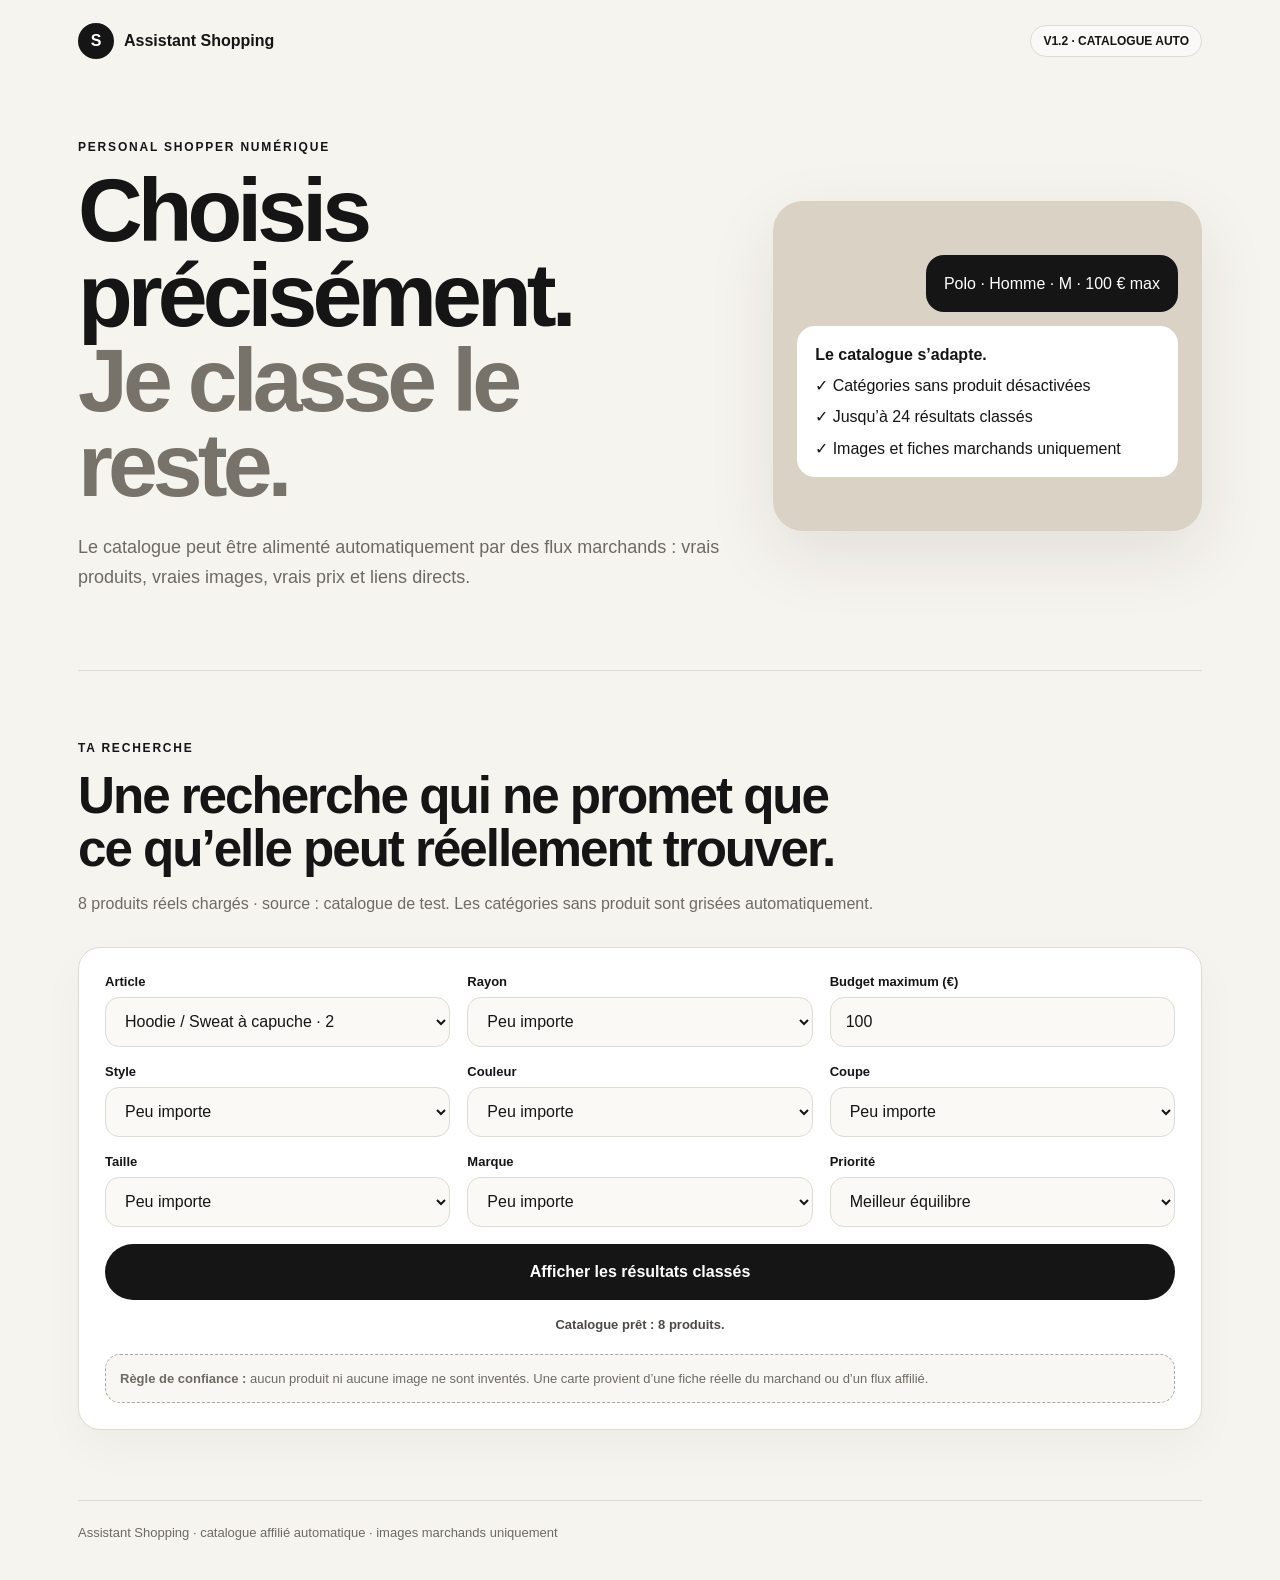
==== commit ae2f32cb: "Passe le site sur le catalogue dynamique automatisé" ====
--- a/index.html
+++ b/index.html
@@ -1 +1,52 @@
-<!doctype html><html lang="fr"><head><meta charset="utf-8"><meta name="viewport" content="width=device-width,initial-scale=1,viewport-fit=cover"><meta name="theme-color" content="#f6f4ef"><title>Assistant Shopping — V1.1</title><style>*{box-sizing:border-box}:root{--bg:#f6f4ef;--ink:#151515;--muted:#6d6a64;--line:#dedbd3;--soft:#ece8df;--ok:#eaf4eb}html{scroll-behavior:smooth}body{margin:0;background:var(--bg);color:var(--ink);font-family:Arial,Helvetica,sans-serif;-webkit-font-smoothing:antialiased}button,select,input{font:inherit;color:var(--ink)}button{touch-action:manipulation}a{color:inherit;text-decoration:none}.shell{max-width:1180px;margin:auto;padding:0 28px}.topbar{height:82px;display:flex;align-items:center;justify-content:space-between}.brand{display:flex;align-items:center;gap:10px;font-weight:800}.mark{width:36px;height:36px;border-radius:50%;display:grid;place-items:center;background:var(--ink);color:#fff}.badge{font-size:12px;font-weight:800;padding:8px 12px;border:1px solid var(--line);border-radius:999px;background:#fff8}.hero{display:grid;grid-template-columns:1.2fr .8fr;gap:52px;align-items:center;padding:58px 0 78px}.eye{font-size:12px;font-weight:800;letter-spacing:.15em;margin:0 0 14px}h1{font-size:clamp(50px,7vw,90px);line-height:.95;letter-spacing:-.055em;margin:0}h1 span{color:#77736a}.lead{font-size:18px;line-height:1.62;color:var(--muted);max-width:680px;margin:25px 0 0}.heroCard{background:#dad3c5;border-radius:30px;padding:24px;min-height:330px;display:flex;flex-direction:column;justify-content:center;gap:14px;box-shadow:0 24px 70px #2a231818}.bubble{padding:17px 18px;border-radius:18px;line-height:1.45}.user{align-self:flex-end;background:var(--ink);color:#fff}.bot{background:#fff;display:flex;flex-direction:column;gap:8px}.section{padding:70px 0;border-top:1px solid var(--line)}.heading{max-width:800px;margin-bottom:30px}.heading h2{font-size:clamp(34px,4vw,54px);letter-spacing:-.04em;line-height:1.04;margin:0 0 12px}.heading p:last-child{color:var(--muted);line-height:1.6}.panel{background:#fff;border:1px solid var(--line);border-radius:22px;padding:26px;display:grid;grid-template-columns:repeat(3,1fr);gap:17px;box-shadow:0 18px 45px #00000009}.field{display:flex;flex-direction:column;gap:8px}label{font-size:13px;font-weight:800}select,input{width:100%;min-height:50px;background:#faf9f6;border:1px solid var(--line);border-radius:14px;padding:14px 15px;outline:none;font-size:16px}.primary{grid-column:span 3;min-height:56px;border:0;border-radius:999px;background:var(--ink);color:#fff;font-weight:800;cursor:pointer}.status,.trust{grid-column:span 3}.status{text-align:center;min-height:20px;font-size:13px;font-weight:700;color:#4d4a45}.trust{background:#f8f7f3;border:1px dashed #aaa69d;border-radius:15px;padding:14px;font-size:13px;line-height:1.5;color:var(--muted)}.hidden{display:none!important}.resultsHead{display:flex;justify-content:space-between;gap:20px;align-items:flex-end;margin-bottom:26px}.secondary{border:0;border-radius:999px;background:var(--soft);padding:13px 17px;font-weight:800;cursor:pointer}.grid{display:grid;grid-template-columns:repeat(3,1fr);gap:18px}.card{background:#fff;border:1px solid var(--line);border-radius:22px;overflow:hidden;display:flex;flex-direction:column;min-height:500px;transition:.15s}.card:hover{transform:translateY(-3px);box-shadow:0 18px 38px #00000010}.visual{height:270px;background:#fff;display:grid;place-items:center;position:relative;overflow:hidden}.photo{width:100%;height:100%;object-fit:contain;display:block}.rank{position:absolute;z-index:2;left:14px;top:14px;background:var(--ink);color:#fff;border-radius:999px;padding:8px 11px;font-size:12px;font-weight:800}.verified{position:absolute;z-index:2;right:14px;top:14px;background:var(--ok);border-radius:999px;padding:8px 10px;font-size:11px;font-weight:800}.body{padding:20px;display:flex;flex-direction:column;flex:1}.store{font-size:12px;font-weight:800;color:var(--muted);text-transform:uppercase;letter-spacing:.08em}.body h3{font-size:21px;margin:7px 0 10px}.meta{display:flex;gap:7px;flex-wrap:wrap;margin-bottom:13px}.meta span{font-size:12px;background:var(--soft);border-radius:999px;padding:7px 9px}.variant{font-size:13px;line-height:1.45;color:var(--muted);padding:11px 12px;background:#f8f7f3;border-radius:12px;margin-bottom:15px}.reason{font-size:14px;line-height:1.5;color:var(--muted);margin:0 0 18px}.foot{margin-top:auto;display:flex;flex-direction:column;gap:12px}.price{font-size:24px;font-weight:900}.offer{display:block;text-align:center;background:var(--ink);color:#fff;border-radius:999px;padding:13px 14px;font-size:13px;font-weight:800}.note{margin-top:22px;border:1px dashed #aaa69d;border-radius:18px;padding:18px;color:var(--muted);line-height:1.55;font-size:13px}footer{border-top:1px solid var(--line);padding:24px 0 40px;color:var(--muted);font-size:13px}@media(max-width:850px){.hero{grid-template-columns:1fr}.panel{grid-template-columns:1fr 1fr}.primary,.status,.trust{grid-column:span 2}.grid{grid-template-columns:1fr}}@media(max-width:560px){.shell{padding:0 16px}.topbar{height:70px}.badge{display:none}.hero{padding:36px 0 54px;gap:28px}h1{font-size:44px}.lead{font-size:16px}.heroCard{min-height:280px;padding:18px}.section{padding:54px 0}.panel{grid-template-columns:1fr;padding:16px}.primary,.status,.trust{grid-column:1}.resultsHead{flex-direction:column;align-items:flex-start}.secondary{width:100%}.visual{height:300px}.card{min-height:0}}</style></head><body><div class="shell"><header class="topbar"><div class="brand"><span class="mark">S</span><span>Assistant Shopping</span></div><span class="badge">V1.1 TEST</span></header><main><section class="hero"><div><p class="eye">PERSONAL SHOPPER NUMÉRIQUE</p><h1>Choisis précisément.<br><span>Je classe le reste.</span></h1><p class="lead">Les résultats ne sont plus limités à trois : les fiches vérifiées sont classées du plus cohérent au moins cohérent selon tes critères.</p></div><aside class="heroCard"><div class="bubble user">Jean · Noir · Baggy · 80 € max</div><div class="bubble bot"><strong>Classement par pertinence.</strong><span>🥇 Correspondances exactes d’abord</span><span>✓ Alternatives proches ensuite</span><span>✓ Fiches et images marchands uniquement</span></div></aside></section><section class="section" id="assistant"><div class="heading"><p class="eye">TA RECHERCHE</p><h2>Plus de choix, sans perdre la cohérence.</h2><p>Le type d’article pèse le plus lourd dans le classement. Style, couleur, coupe, taille, marque, budget et priorité affinent ensuite l’ordre.</p></div><div class="panel"><div class="field"><label for="type">Article</label><select id="type"><optgroup label="Hauts"><option value="hoodie">Hoodie / Sweat à capuche</option><option value="sweatshirt">Sweat-shirt</option><option value="pull">Pull / Maille</option><option value="cardigan">Cardigan / Gilet</option><option value="tshirt">T-shirt</option><option value="longsleeve">Manches longues</option><option value="polo">Polo</option><option value="shirt">Chemise</option><option value="tank">Débardeur / Top</option></optgroup><optgroup label="Bas"><option value="jean">Jean</option><option value="pants">Pantalon</option><option value="cargo">Cargo</option><option value="jogger">Jogging</option><option value="short">Short</option><option value="skirt">Jupe</option></optgroup><optgroup label="Vestes & manteaux"><option value="jacket">Veste</option><option value="denimjacket">Veste en jean</option><option value="bomber">Bomber</option><option value="blazer">Blazer</option><option value="puffer">Doudoune</option><option value="coat">Manteau</option><option value="parka">Parka</option><option value="trench">Trench</option><option value="vest">Sans manches</option></optgroup><optgroup label="Tenues"><option value="dress">Robe</option><option value="jumpsuit">Combinaison</option><option value="set">Ensemble</option></optgroup><optgroup label="Chaussures"><option value="sneakers">Baskets / Sneakers</option><option value="boots">Bottes / Boots</option><option value="loafers">Mocassins</option><option value="sandals">Sandales</option><option value="heels">Talons</option></optgroup><optgroup label="Accessoires"><option value="bag">Sac</option><option value="cap">Casquette / Bonnet</option><option value="belt">Ceinture</option><option value="sunglasses">Lunettes</option><option value="jewelry">Bijoux</option></optgroup></select></div><div class="field"><label for="gender">Rayon</label><select id="gender"><option value="all">Peu importe</option><option value="homme">Homme</option><option value="femme">Femme</option><option value="unisex">Unisexe</option></select></div><div class="field"><label for="budget">Budget maximum (€)</label><input id="budget" type="number" min="10" max="3000" value="100" inputmode="numeric"></div><div class="field"><label for="style">Style</label><select id="style"><option value="all">Peu importe</option><option value="streetwear">Streetwear</option><option value="casual">Casual</option><option value="minimal">Minimal</option><option value="sport">Sport</option><option value="chic">Chic</option><option value="formal">Habillé</option><option value="workwear">Workwear</option><option value="vintage">Vintage</option><option value="techwear">Techwear</option><option value="preppy">Preppy</option><option value="outdoor">Outdoor</option><option value="y2k">Y2K</option></select></div><div class="field"><label for="color">Couleur</label><select id="color"><option value="all">Peu importe</option><option value="noir">Noir</option><option value="blanc">Blanc</option><option value="gris">Gris</option><option value="bleu">Bleu</option><option value="bleu-marine">Bleu marine</option><option value="beige">Beige / Crème</option><option value="marron">Marron</option><option value="vert">Vert</option><option value="kaki">Kaki</option><option value="rouge">Rouge</option><option value="bordeaux">Bordeaux</option><option value="rose">Rose</option><option value="violet">Violet</option><option value="jaune">Jaune</option><option value="orange">Orange</option><option value="multicolore">Multicolore</option></select></div><div class="field"><label for="fit">Coupe</label><select id="fit"><option value="all">Peu importe</option><option value="regular">Classique / Regular</option><option value="slim">Slim</option><option value="relaxed">Relaxed</option><option value="oversize">Oversize</option><option value="baggy">Baggy</option><option value="wide">Large / Wide</option><option value="straight">Droite</option><option value="tapered">Fuselée</option><option value="flare">Évasée</option><option value="cropped">Cropped</option></select></div><div class="field"><label id="sizeLabel" for="size">Taille</label><select id="size"></select></div><div class="field"><label for="brand">Marque</label><select id="brand"><option value="all">Peu importe</option><option value="Nike">Nike</option><option value="adidas Originals">adidas Originals</option><option value="ASOS DESIGN">ASOS DESIGN</option><option value="COLLUSION">COLLUSION</option><option value="New Balance">New Balance</option><option value="Levi's">Levi's</option><option value="The North Face">The North Face</option></select></div><div class="field"><label for="priority">Priorité</label><select id="priority"><option value="balanced">Meilleur équilibre</option><option value="price">Prix le plus bas</option><option value="quality">Qualité</option><option value="delivery">Livraison rapide</option></select></div><button id="search" class="primary" type="button">Afficher les résultats classés</button><div id="status" class="status">Prêt à rechercher.</div><div class="trust"><strong>Règle :</strong> le classement peut proposer une alternative moins exacte plus bas dans la liste, mais chaque carte reste une vraie fiche produit avec une image venant du marchand.</div></div></section><section id="resultsSection" class="section hidden"><div class="resultsHead"><div class="heading" style="margin:0"><p class="eye">RÉSULTATS CLASSÉS</p><h2 id="title">Mes recommandations</h2><p id="summary"></p></div><button id="restart" class="secondary" type="button">Modifier mes critères</button></div><div id="results" class="grid"></div><div class="note"><strong>Lecture du classement :</strong> les premiers résultats collent le mieux à tes critères. Les produits plus bas sont des alternatives de plus en plus éloignées, mais toujours issues de fiches vérifiées du catalogue actuel.</div></section></main><footer>Assistant Shopping · V1.1 · classement par pertinence · images marchands uniquement</footer></div><script>(function(){'use strict';var P=[{id:1,name:'Nike Sweat à capuche Club Fleece',brand:'Nike',store:'JD Sports',type:'hoodie',gender:'homme',price:65,quality:8,delivery:4,styles:['streetwear','casual','sport'],colors:['noir'],fits:['regular'],sizes:['S','M','L','XL'],image:'https://media.jdsports.com/i/finishline/FN3859_010_M1',url:'https://www.jdsports.fr/product/noir-nike-sweat--capuche-club-fleece/19752503_jdsportsfr/',verified:'Fiche directe'},{id:2,name:'adidas Originals Essentials - Sweat à capuche noir',brand:'adidas Originals',store:'ASOS',type:'hoodie',gender:'homme',price:53.95,quality:8,delivery:4,styles:['streetwear','casual','sport'],colors:['noir'],fits:['regular'],sizes:['S','M','L','XL'],image:'https://images.asos-media.com/products/adidas-originals-essentials-schwarzer-kapuzenpullover/206071895-1-black?%24n_640w%24=&fit=constrain&wid=513',url:'https://www.asos.com/fr/adidas-originals/adidas-originals-essentials-sweat-a-capuche-noir/prd/206071895',verified:'Image ASOS'},{id:3,name:'ASOS DESIGN - T-shirt épais noir soft touch',brand:'ASOS DESIGN',store:'ASOS',type:'tshirt',gender:'homme',price:null,quality:7,delivery:4,styles:['minimal','casual'],colors:['noir'],fits:['regular'],sizes:['XS','S','M','L','XL','XXL'],image:'https://images.asos-media.com/products/asos-design-heavyweight-t-shirt-in-black-soft-touch/208538238-1-black?%24n_750w%24=&fit=crop&hei=750&wid=750',url:'https://www.asos.com/asos-design/asos-design-heavyweight-t-shirt-in-black-soft-touch/prd/208538238',verified:'Image ASOS'},{id:4,name:'ASOS DESIGN - Pantalon cargo oversize baggy noir',brand:'ASOS DESIGN',store:'ASOS',type:'cargo',gender:'homme',price:31,quality:7,delivery:4,styles:['streetwear','workwear','casual'],colors:['noir'],fits:['baggy','wide','oversize'],sizes:['EU 44','EU 46','EU 48','EU 50','EU 52','EU 54'],image:'https://images.asos-media.com/products/asos-design-pantalon-cargo-oversize-coupe-baggy-noir/206200779-4?%24n_640w%24=&fit=constrain&wid=513',url:'https://www.asos.com/fr/asos-design/asos-design-pantalon-cargo-oversize-coupe-baggy-noir/prd/206200779',verified:'Image ASOS'},{id:5,name:'ASOS DESIGN - Jean super baggy noir délavé',brand:'ASOS DESIGN',store:'ASOS',type:'jean',gender:'homme',price:null,quality:7,delivery:4,styles:['streetwear','casual','vintage'],colors:['noir'],fits:['baggy','wide'],sizes:['W28','W30','W32','W34','W36','W38'],image:'https://images.asos-media.com/products/asos-design-super-baggy-jeans-in-washed-black/207252772-1-washedblack?%24n_640w%24=&fit=constrain&wid=513',url:'https://www.asos.com/us/asos-design/asos-design-super-baggy-jeans-in-washed-black/prd/207252772',verified:'Image ASOS'},{id:6,name:'ASOS DESIGN - Veste zippée noire effet néoprène',brand:'ASOS DESIGN',store:'ASOS',type:'jacket',gender:'homme',price:44.99,quality:7,delivery:4,styles:['minimal','casual','streetwear'],colors:['noir'],fits:['oversize'],sizes:['XS','S','M','L','XL','XXL'],image:'https://images.asos-media.com/products/asos-design-veste-decontractee-zippee-en-tissu-epais-imitation-neoprene-noir/209298179-1-black?%24n_640w%24=&fit=constrain&wid=513',url:'https://www.asos.com/fr/asos-design/asos-design-veste-decontractee-zippee-en-tissu-epais-imitation-neoprene-noir/prd/209298179',verified:'Image ASOS'},{id:7,name:'ASOS DESIGN - Manteau oversize aspect laine noir',brand:'ASOS DESIGN',store:'ASOS',type:'coat',gender:'homme',price:40,quality:7,delivery:4,styles:['minimal','chic','casual'],colors:['noir'],fits:['oversize'],sizes:['XS','S','M','L','XL','XXL'],image:'https://images.asos-media.com/products/asos-design-manteau-oversize-non-double-aspect-laine-noir/204778874-1-black?%24n_640w%24=&fit=constrain&wid=513',url:'https://www.asos.com/fr/asos-design/asos-design-manteau-oversize-non-double-aspect-laine-noir/prd/204778874',verified:'Image ASOS'},{id:8,name:'ASOS DESIGN - Baskets à lacets blanc/noir',brand:'ASOS DESIGN',store:'ASOS',type:'sneakers',gender:'unisex',price:null,quality:7,delivery:4,styles:['streetwear','casual','minimal'],colors:['blanc','noir'],fits:['regular'],sizes:['EU 39','EU 40','EU 41','EU 42','EU 43','EU 44','EU 45'],image:'https://images.asos-media.com/products/asos-design-lace-up-sneakers-in-white-with-black-badge/205845349-2?%24n_640w%24=&fit=constrain&wid=513',url:'https://www.asos.com/au/asos-design/asos-design-lace-up-sneakers-in-white-with-black-badge/prd/205845349',verified:'Image ASOS'}];var shoes=['sneakers','boots','loafers','sandals','heels'],bottoms=['jean','pants','cargo','jogger','short','skirt'],acc=['bag','cap','belt','sunglasses','jewelry'],alpha=['all','XS','S','M','L','XL','XXL','3XL'],shoeSize=['all','EU 35','EU 36','EU 37','EU 38','EU 39','EU 40','EU 41','EU 42','EU 43','EU 44','EU 45','EU 46','EU 47','EU 48'],bottomSize=['all','EU 32','EU 34','EU 36','EU 38','EU 40','EU 42','EU 44','EU 46','EU 48','EU 50','EU 52','EU 54','W26','W28','W30','W32','W34','W36','W38','W40'],one=['all','Taille unique'];var related={hoodie:['sweatshirt','pull','jacket','tshirt'],sweatshirt:['hoodie','pull','tshirt'],pull:['cardigan','sweatshirt','hoodie'],tshirt:['longsleeve','polo','shirt','hoodie'],jean:['pants','cargo','jogger'],pants:['jean','cargo','jogger'],cargo:['pants','jean','jogger'],jacket:['denimjacket','bomber','coat','puffer','hoodie'],coat:['jacket','parka','trench','puffer'],sneakers:['boots','loafers'],boots:['sneakers','loafers']};function e(id){return document.getElementById(id)}function esc(s){return String(s).replace(/[&<>"']/g,function(c){return{'&':'&amp;','<':'&lt;','>':'&gt;','"':'&quot;',"'":'&#39;'}[c]})}function sizes(){var t=e('type').value,a=alpha,l='Taille';if(shoes.indexOf(t)>=0){a=shoeSize;l='Pointure'}else if(bottoms.indexOf(t)>=0){a=bottomSize;l='Taille / tour de taille'}else if(acc.indexOf(t)>=0){a=one}e('sizeLabel').textContent=l;var old=e('size').value;e('size').innerHTML='';a.forEach(function(v){var o=document.createElement('option');o.value=v;o.textContent=v==='all'?'Peu importe':v;e('size').appendChild(o)});if(a.indexOf(old)>=0)e('size').value=old}function score(p,x){var s=0,hp=typeof p.price==='number'&&isFinite(p.price);s+=p.type===x.type?70:(related[x.type]||[]).indexOf(p.type)>=0?32:4;if(hp){if(p.price<=x.budget)s+=18+Math.max(0,1-p.price/x.budget)*10;else s-=40+Math.min(30,(p.price-x.budget)/Math.max(1,x.budget)*50)}else s+=3;s+=x.gender==='all'?3:p.gender===x.gender?14:p.gender==='unisex'?10:-12;s+=x.style==='all'?3:p.styles.indexOf(x.style)>=0?15:-7;s+=x.color==='all'?3:p.colors.indexOf(x.color)>=0?17:-9;s+=x.fit==='all'?3:p.fits.indexOf(x.fit)>=0?14:-6;s+=x.size==='all'?3:p.sizes.indexOf(x.size)>=0?13:-6;s+=x.brand==='all'?3:p.brand===x.brand?20:-12;if(x.priority==='price'&&hp)s+=Math.max(0,20-p.price/10);else if(x.priority==='quality')s+=p.quality*2;else if(x.priority==='delivery')s+=Math.max(0,8-p.delivery)*2;else{s+=p.quality;s+=Math.max(0,6-p.delivery)}return s}function rank(i){return i===0?'#1 · Meilleur choix':i===1?'#2 · Très pertinent':i===2?'#3 · Pertinent':i<6?'#'+(i+1)+' · Bon match':'#'+(i+1)+' · Alternative'}function reason(p,x){var r=[];r.push(p.type===x.type?'Même type d’article.':(related[x.type]||[]).indexOf(p.type)>=0?'Alternative proche du type demandé.':'Alternative plus éloignée.');if(x.style!=='all'&&p.styles.indexOf(x.style)>=0)r.push('Style correspondant.');if(x.color!=='all'&&p.colors.indexOf(x.color)>=0)r.push('Couleur correspondante.');if(x.fit!=='all'&&p.fits.indexOf(x.fit)>=0)r.push('Coupe correspondante.');return r.slice(0,3).join(' ')}function variant(p,x){var b=[];if(x.color!=='all')b.push(p.colors.indexOf(x.color)>=0?'Couleur demandée disponible':'Couleur différente');if(x.size!=='all')b.push(p.sizes.indexOf(x.size)>=0?'Taille demandée référencée':'Taille à vérifier');return b.length?b.join(' · '):'Fiche exacte du marchand'}function run(){var x={type:e('type').value,gender:e('gender').value,budget:Number(e('budget').value||100),style:e('style').value,color:e('color').value,fit:e('fit').value,size:e('size').value,brand:e('brand').value,priority:e('priority').value};e('status').textContent='Classement en cours…';var list=P.map(function(p){return{p:p,s:score(p,x)}}).sort(function(a,b){return b.s-a.s}).slice(0,12),w=e('results');w.innerHTML='';e('resultsSection').classList.remove('hidden');e('title').textContent=list.length+' résultat'+(list.length>1?'s':'')+' classé'+(list.length>1?'s':'')+' par pertinence';e('summary').textContent='Du plus cohérent au moins cohérent selon tes critères. Les alternatives moins exactes restent derrière.';list.forEach(function(z,i){var p=z.p,a=document.createElement('a');a.className='card';a.href=p.url;a.target='_blank';a.rel='noopener noreferrer';a.innerHTML='<div class="visual"><span class="rank">'+esc(rank(i))+'</span><span class="verified">✓ '+esc(p.verified)+'</span><img class="photo" src="'+esc(p.image)+'" alt="'+esc(p.name)+'" loading="lazy"></div><div class="body"><span class="store">'+esc(p.store)+' · '+esc(p.brand)+'</span><h3>'+esc(p.name)+'</h3><div class="meta"><span>'+esc(p.colors.join(' / '))+'</span><span>'+esc(p.fits.join(' / '))+'</span><span>Qualité '+p.quality+'/10</span></div><div class="variant">'+esc(variant(p,x))+'</div><p class="reason">'+esc(reason(p,x))+'</p><div class="foot"><span class="price">'+(typeof p.price==='number'?p.price.toFixed(2).replace('.',',')+' €':'Voir prix marchand')+'</span><span class="offer">Ouvrir la fiche exacte ↗</span></div></div>';a.querySelector('img').onerror=function(){a.remove()};w.appendChild(a)});e('status').textContent='Recherche terminée : '+list.length+' résultats classés.';setTimeout(function(){e('resultsSection').scrollIntoView({behavior:'smooth',block:'start'})},60)}e('type').addEventListener('change',sizes);e('search').addEventListener('click',run);e('restart').addEventListener('click',function(){e('assistant').scrollIntoView({behavior:'smooth',block:'start'})});sizes()})();</script></body></html>+<!doctype html>
+<html lang="fr">
+<head>
+<meta charset="utf-8">
+<meta name="viewport" content="width=device-width,initial-scale=1,viewport-fit=cover">
+<meta name="theme-color" content="#f6f4ef">
+<title>Assistant Shopping</title>
+<link rel="stylesheet" href="styles.css?v=12">
+</head>
+<body>
+<div class="shell">
+<header class="topbar"><div class="brand"><span class="brandmark">S</span><span>Assistant Shopping</span></div><span class="badge">V1.2 · CATALOGUE AUTO</span></header>
+<main>
+<section class="hero">
+  <div><p class="eyebrow">PERSONAL SHOPPER NUMÉRIQUE</p><h1>Choisis précisément.<br><span>Je classe le reste.</span></h1><p class="lead">Le catalogue peut être alimenté automatiquement par des flux marchands : vrais produits, vraies images, vrais prix et liens directs.</p></div>
+  <aside class="hero-card"><div class="bubble user">Polo · Homme · M · 100 € max</div><div class="bubble bot"><strong>Le catalogue s’adapte.</strong><span>✓ Catégories sans produit désactivées</span><span>✓ Jusqu’à 24 résultats classés</span><span>✓ Images et fiches marchands uniquement</span></div></aside>
+</section>
+<section class="section" id="assistant">
+  <div class="heading"><p class="eyebrow">TA RECHERCHE</p><h2>Une recherche qui ne promet que ce qu’elle peut réellement trouver.</h2><p id="catalogue-info">Chargement du catalogue…</p></div>
+  <div class="panel">
+    <div class="field"><label for="type">Article</label><select id="type">
+      <optgroup label="Hauts"><option value="hoodie">Hoodie / Sweat à capuche</option><option value="sweatshirt">Sweat-shirt</option><option value="pull">Pull / Maille</option><option value="cardigan">Cardigan / Gilet</option><option value="tshirt">T-shirt</option><option value="longsleeve">Manches longues</option><option value="polo">Polo</option><option value="shirt">Chemise</option><option value="tank">Débardeur / Top</option></optgroup>
+      <optgroup label="Bas"><option value="jean">Jean</option><option value="pants">Pantalon</option><option value="cargo">Cargo</option><option value="jogger">Jogging</option><option value="short">Short</option><option value="skirt">Jupe</option></optgroup>
+      <optgroup label="Vestes & manteaux"><option value="jacket">Veste</option><option value="denimjacket">Veste en jean</option><option value="bomber">Bomber</option><option value="blazer">Blazer</option><option value="puffer">Doudoune</option><option value="coat">Manteau</option><option value="parka">Parka</option><option value="trench">Trench</option><option value="vest">Sans manches</option></optgroup>
+      <optgroup label="Tenues"><option value="dress">Robe</option><option value="jumpsuit">Combinaison</option><option value="set">Ensemble / Coordonné</option></optgroup>
+      <optgroup label="Chaussures"><option value="sneakers">Baskets / Sneakers</option><option value="boots">Bottes / Boots</option><option value="loafers">Mocassins</option><option value="sandals">Sandales</option><option value="heels">Talons</option></optgroup>
+      <optgroup label="Accessoires"><option value="bag">Sac</option><option value="cap">Casquette / Bonnet</option><option value="belt">Ceinture</option><option value="sunglasses">Lunettes de soleil</option><option value="jewelry">Bijoux</option></optgroup>
+    </select></div>
+    <div class="field"><label for="gender">Rayon</label><select id="gender"><option value="all">Peu importe</option><option value="homme">Homme</option><option value="femme">Femme</option><option value="unisex">Unisexe</option></select></div>
+    <div class="field"><label for="budget">Budget maximum (€)</label><input id="budget" type="number" min="10" max="3000" value="100" inputmode="numeric"></div>
+    <div class="field"><label for="style">Style</label><select id="style"><option value="all">Peu importe</option><option value="streetwear">Streetwear</option><option value="casual">Casual</option><option value="minimal">Minimal</option><option value="sport">Sport</option><option value="chic">Chic</option><option value="formal">Habillé</option><option value="workwear">Workwear</option><option value="vintage">Vintage</option><option value="techwear">Techwear</option><option value="preppy">Preppy</option><option value="outdoor">Outdoor</option><option value="y2k">Y2K</option></select></div>
+    <div class="field"><label for="color">Couleur</label><select id="color"><option value="all">Peu importe</option><option value="noir">Noir</option><option value="blanc">Blanc</option><option value="gris">Gris</option><option value="bleu">Bleu</option><option value="bleu-marine">Bleu marine</option><option value="beige">Beige / Crème</option><option value="marron">Marron</option><option value="vert">Vert</option><option value="kaki">Kaki</option><option value="rouge">Rouge</option><option value="bordeaux">Bordeaux</option><option value="rose">Rose</option><option value="violet">Violet</option><option value="jaune">Jaune</option><option value="orange">Orange</option><option value="multicolore">Multicolore</option></select></div>
+    <div class="field"><label for="fit">Coupe</label><select id="fit"><option value="all">Peu importe</option><option value="regular">Classique / Regular</option><option value="slim">Slim</option><option value="relaxed">Relaxed</option><option value="oversize">Oversize</option><option value="baggy">Baggy</option><option value="wide">Large / Wide</option><option value="straight">Droite</option><option value="tapered">Fuselée</option><option value="flare">Évasée</option><option value="cropped">Cropped</option></select></div>
+    <div class="field"><label id="size-label" for="size">Taille</label><select id="size"></select></div>
+    <div class="field"><label for="brand">Marque</label><select id="brand"><option value="all">Peu importe</option></select></div>
+    <div class="field"><label for="priority">Priorité</label><select id="priority"><option value="balanced">Meilleur équilibre</option><option value="price">Prix le plus bas</option><option value="quality">Qualité</option><option value="delivery">Livraison rapide</option></select></div>
+    <button id="search-btn" class="primary" type="button">Afficher les résultats classés</button>
+    <div id="status" class="status">Chargement du catalogue…</div>
+    <div class="trust"><strong>Règle de confiance :</strong> aucun produit ni aucune image ne sont inventés. Une carte provient d’une fiche réelle du marchand ou d’un flux affilié.</div>
+  </div>
+</section>
+<section id="results-section" class="section hidden">
+  <div class="results-head"><div class="heading"><p class="eyebrow">RÉSULTATS CLASSÉS</p><h2 id="results-title">Mes recommandations</h2><p id="results-summary"></p></div><button id="restart" class="secondary" type="button">Modifier mes critères</button></div>
+  <div id="results" class="grid"></div>
+  <div class="note"><strong>Classement :</strong> les correspondances exactes apparaissent d’abord. Les alternatives plus éloignées restent derrière et sont clairement indiquées.</div>
+</section>
+</main>
+<footer>Assistant Shopping · catalogue affilié automatique · images marchands uniquement</footer>
+</div>
+<script src="app.js?v=12" defer></script>
+</body>
+</html>
--- a/styles.css
+++ b/styles.css
@@ -0,0 +1 @@
+*{box-sizing:border-box}:root{--bg:#f6f4ef;--surface:#fff;--ink:#151515;--muted:#6d6a64;--line:#dedbd3;--soft:#ece8df;--ok:#eaf4eb}html{scroll-behavior:smooth}body{margin:0;background:var(--bg);color:var(--ink);font-family:Arial,Helvetica,sans-serif;-webkit-font-smoothing:antialiased}button,select,input{font:inherit;color:var(--ink)}button{touch-action:manipulation}a{color:inherit;text-decoration:none}.shell{max-width:1180px;margin:auto;padding:0 28px}.topbar{height:82px;display:flex;align-items:center;justify-content:space-between}.brand{display:flex;align-items:center;gap:10px;font-weight:800}.brandmark{width:36px;height:36px;border-radius:50%;display:grid;place-items:center;background:var(--ink);color:#fff}.badge{font-size:12px;font-weight:800;padding:8px 12px;border:1px solid var(--line);border-radius:999px;background:#fff8}.hero{display:grid;grid-template-columns:1.2fr .8fr;gap:52px;align-items:center;padding:58px 0 78px}.eyebrow{font-size:12px;font-weight:800;letter-spacing:.15em;margin:0 0 14px}h1{font-size:clamp(50px,7vw,90px);line-height:.95;letter-spacing:-.055em;margin:0}h1 span{color:#77736a}.lead{font-size:18px;line-height:1.62;color:var(--muted);max-width:680px;margin:25px 0 0}.hero-card{background:#dad3c5;border-radius:30px;padding:24px;min-height:330px;display:flex;flex-direction:column;justify-content:center;gap:14px;box-shadow:0 24px 70px #2a231818}.bubble{padding:17px 18px;border-radius:18px;line-height:1.45}.user{align-self:flex-end;background:var(--ink);color:#fff}.bot{background:#fff;display:flex;flex-direction:column;gap:8px}.section{padding:70px 0;border-top:1px solid var(--line)}.heading{max-width:800px;margin-bottom:30px}.heading h2{font-size:clamp(34px,4vw,54px);letter-spacing:-.04em;line-height:1.04;margin:0 0 12px}.heading p:last-child{color:var(--muted);line-height:1.6}.panel{background:#fff;border:1px solid var(--line);border-radius:22px;padding:26px;display:grid;grid-template-columns:repeat(3,1fr);gap:17px;box-shadow:0 18px 45px #00000009}.field{display:flex;flex-direction:column;gap:8px}label{font-size:13px;font-weight:800}select,input{width:100%;min-height:50px;background:#faf9f6;border:1px solid var(--line);border-radius:14px;padding:14px 15px;outline:none;font-size:16px}select:focus,input:focus{border-color:#858076;box-shadow:0 0 0 3px #50505014}select option:disabled{color:#aaa}.primary{grid-column:span 3;min-height:56px;border:0;border-radius:999px;background:var(--ink);color:#fff;font-weight:800;cursor:pointer}.primary:disabled{opacity:.5;cursor:not-allowed}.status,.trust{grid-column:span 3}.status{text-align:center;min-height:20px;font-size:13px;font-weight:700;color:#4d4a45}.trust{background:#f8f7f3;border:1px dashed #aaa69d;border-radius:15px;padding:14px;font-size:13px;line-height:1.5;color:var(--muted)}.hidden{display:none!important}.results-head{display:flex;justify-content:space-between;gap:20px;align-items:flex-end;margin-bottom:26px}.secondary{border:0;border-radius:999px;background:var(--soft);padding:13px 17px;font-weight:800;cursor:pointer}.grid{display:grid;grid-template-columns:repeat(3,1fr);gap:18px}.card{background:#fff;border:1px solid var(--line);border-radius:22px;overflow:hidden;display:flex;flex-direction:column;min-height:500px;transition:.15s}.card:hover{transform:translateY(-3px);box-shadow:0 18px 38px #00000010}.visual{height:270px;background:#fff;display:grid;place-items:center;position:relative;overflow:hidden}.product-photo{width:100%;height:100%;object-fit:contain;display:block;background:#fff}.rank{position:absolute;z-index:2;left:14px;top:14px;background:var(--ink);color:#fff;border-radius:999px;padding:8px 11px;font-size:12px;font-weight:800}.verified{position:absolute;z-index:2;right:14px;top:14px;background:var(--ok);border-radius:999px;padding:8px 10px;font-size:11px;font-weight:800}.cardbody{padding:20px;display:flex;flex-direction:column;flex:1}.store{font-size:12px;font-weight:800;color:var(--muted);text-transform:uppercase;letter-spacing:.08em}.card h3{font-size:21px;margin:7px 0 10px}.meta{display:flex;gap:7px;flex-wrap:wrap;margin-bottom:13px}.meta span{font-size:12px;background:var(--soft);border-radius:999px;padding:7px 9px}.variant{font-size:13px;line-height:1.45;color:var(--muted);padding:11px 12px;background:#f8f7f3;border-radius:12px;margin-bottom:15px}.reason{font-size:14px;line-height:1.5;color:var(--muted);margin:0 0 18px}.foot{margin-top:auto;display:flex;flex-direction:column;gap:12px}.price{font-size:24px;font-weight:900}.offer{display:block;text-align:center;background:var(--ink);color:#fff;border-radius:999px;padding:13px 14px;font-size:13px;font-weight:800}.empty{grid-column:1/-1;background:#fff;border:1px solid var(--line);border-radius:22px;padding:30px;text-align:center;color:var(--muted)}.note{margin-top:22px;border:1px dashed #aaa69d;border-radius:18px;padding:18px;color:var(--muted);line-height:1.55;font-size:13px}footer{border-top:1px solid var(--line);padding:24px 0 40px;color:var(--muted);font-size:13px}@media(max-width:850px){.hero{grid-template-columns:1fr}.panel{grid-template-columns:1fr 1fr}.primary,.status,.trust{grid-column:span 2}.grid{grid-template-columns:1fr 1fr}}@media(max-width:560px){.shell{padding:0 16px}.topbar{height:70px}.badge{display:none}.hero{padding:36px 0 54px;gap:28px}h1{font-size:44px}.lead{font-size:16px}.hero-card{min-height:280px;padding:18px}.section{padding:54px 0}.panel{grid-template-columns:1fr;padding:16px}.primary,.status,.trust{grid-column:1}.results-head{flex-direction:column;align-items:flex-start}.secondary{width:100%}.grid{grid-template-columns:1fr}.visual{height:300px}.card{min-height:0}}
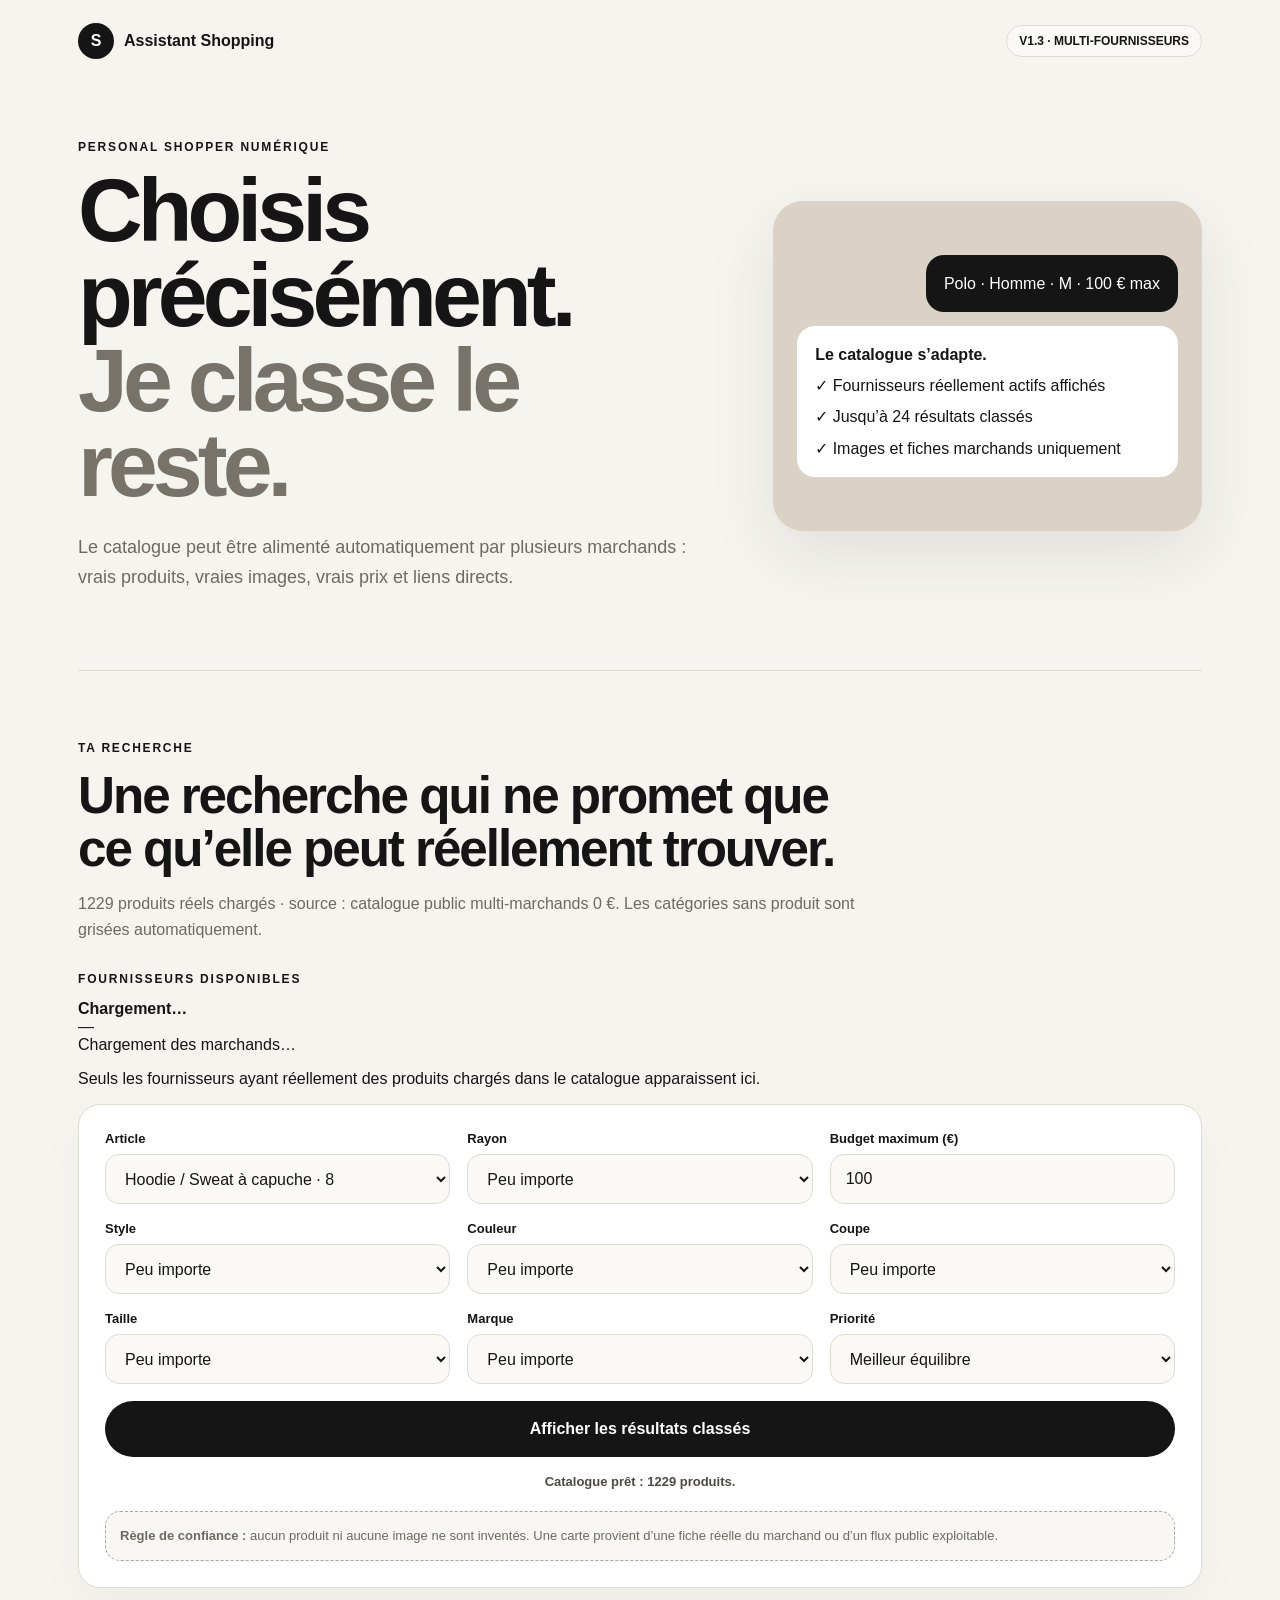
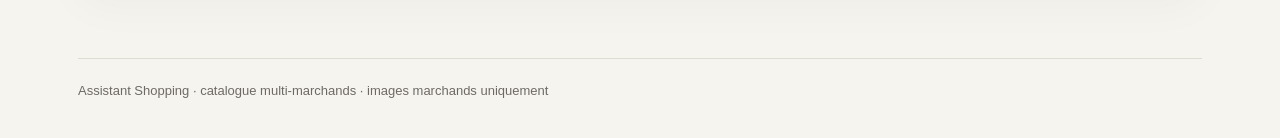
==== commit 72d8bedc: "Affiche les fournisseurs actifs dans le catalogue" ====
--- a/index.html
+++ b/index.html
@@ -5,18 +5,23 @@
 <meta name="viewport" content="width=device-width,initial-scale=1,viewport-fit=cover">
 <meta name="theme-color" content="#f6f4ef">
 <title>Assistant Shopping</title>
-<link rel="stylesheet" href="styles.css?v=12">
+<link rel="stylesheet" href="styles.css?v=14">
 </head>
 <body>
 <div class="shell">
-<header class="topbar"><div class="brand"><span class="brandmark">S</span><span>Assistant Shopping</span></div><span class="badge">V1.2 · CATALOGUE AUTO</span></header>
+<header class="topbar"><div class="brand"><span class="brandmark">S</span><span>Assistant Shopping</span></div><span class="badge">V1.3 · MULTI-FOURNISSEURS</span></header>
 <main>
 <section class="hero">
-  <div><p class="eyebrow">PERSONAL SHOPPER NUMÉRIQUE</p><h1>Choisis précisément.<br><span>Je classe le reste.</span></h1><p class="lead">Le catalogue peut être alimenté automatiquement par des flux marchands : vrais produits, vraies images, vrais prix et liens directs.</p></div>
-  <aside class="hero-card"><div class="bubble user">Polo · Homme · M · 100 € max</div><div class="bubble bot"><strong>Le catalogue s’adapte.</strong><span>✓ Catégories sans produit désactivées</span><span>✓ Jusqu’à 24 résultats classés</span><span>✓ Images et fiches marchands uniquement</span></div></aside>
+  <div><p class="eyebrow">PERSONAL SHOPPER NUMÉRIQUE</p><h1>Choisis précisément.<br><span>Je classe le reste.</span></h1><p class="lead">Le catalogue peut être alimenté automatiquement par plusieurs marchands : vrais produits, vraies images, vrais prix et liens directs.</p></div>
+  <aside class="hero-card"><div class="bubble user">Polo · Homme · M · 100 € max</div><div class="bubble bot"><strong>Le catalogue s’adapte.</strong><span>✓ Fournisseurs réellement actifs affichés</span><span>✓ Jusqu’à 24 résultats classés</span><span>✓ Images et fiches marchands uniquement</span></div></aside>
 </section>
 <section class="section" id="assistant">
   <div class="heading"><p class="eyebrow">TA RECHERCHE</p><h2>Une recherche qui ne promet que ce qu’elle peut réellement trouver.</h2><p id="catalogue-info">Chargement du catalogue…</p></div>
+  <div class="providers-box" aria-live="polite">
+    <div class="providers-head"><div><p class="eyebrow">FOURNISSEURS DISPONIBLES</p><strong id="providers-title">Chargement…</strong></div><span id="providers-count" class="providers-count">—</span></div>
+    <div id="providers-list" class="providers-list"><span class="provider-chip loading">Chargement des marchands…</span></div>
+    <p class="providers-note">Seuls les fournisseurs ayant réellement des produits chargés dans le catalogue apparaissent ici.</p>
+  </div>
   <div class="panel">
     <div class="field"><label for="type">Article</label><select id="type">
       <optgroup label="Hauts"><option value="hoodie">Hoodie / Sweat à capuche</option><option value="sweatshirt">Sweat-shirt</option><option value="pull">Pull / Maille</option><option value="cardigan">Cardigan / Gilet</option><option value="tshirt">T-shirt</option><option value="longsleeve">Manches longues</option><option value="polo">Polo</option><option value="shirt">Chemise</option><option value="tank">Débardeur / Top</option></optgroup>
@@ -36,7 +41,7 @@
     <div class="field"><label for="priority">Priorité</label><select id="priority"><option value="balanced">Meilleur équilibre</option><option value="price">Prix le plus bas</option><option value="quality">Qualité</option><option value="delivery">Livraison rapide</option></select></div>
     <button id="search-btn" class="primary" type="button">Afficher les résultats classés</button>
     <div id="status" class="status">Chargement du catalogue…</div>
-    <div class="trust"><strong>Règle de confiance :</strong> aucun produit ni aucune image ne sont inventés. Une carte provient d’une fiche réelle du marchand ou d’un flux affilié.</div>
+    <div class="trust"><strong>Règle de confiance :</strong> aucun produit ni aucune image ne sont inventés. Une carte provient d’une fiche réelle du marchand ou d’un flux public exploitable.</div>
   </div>
 </section>
 <section id="results-section" class="section hidden">
@@ -45,8 +50,8 @@
   <div class="note"><strong>Classement :</strong> les correspondances exactes apparaissent d’abord. Les alternatives plus éloignées restent derrière et sont clairement indiquées.</div>
 </section>
 </main>
-<footer>Assistant Shopping · catalogue affilié automatique · images marchands uniquement</footer>
+<footer>Assistant Shopping · catalogue multi-marchands · images marchands uniquement</footer>
 </div>
-<script src="app.js?v=12" defer></script>
+<script src="app.js?v=14" defer></script>
 </body>
 </html>
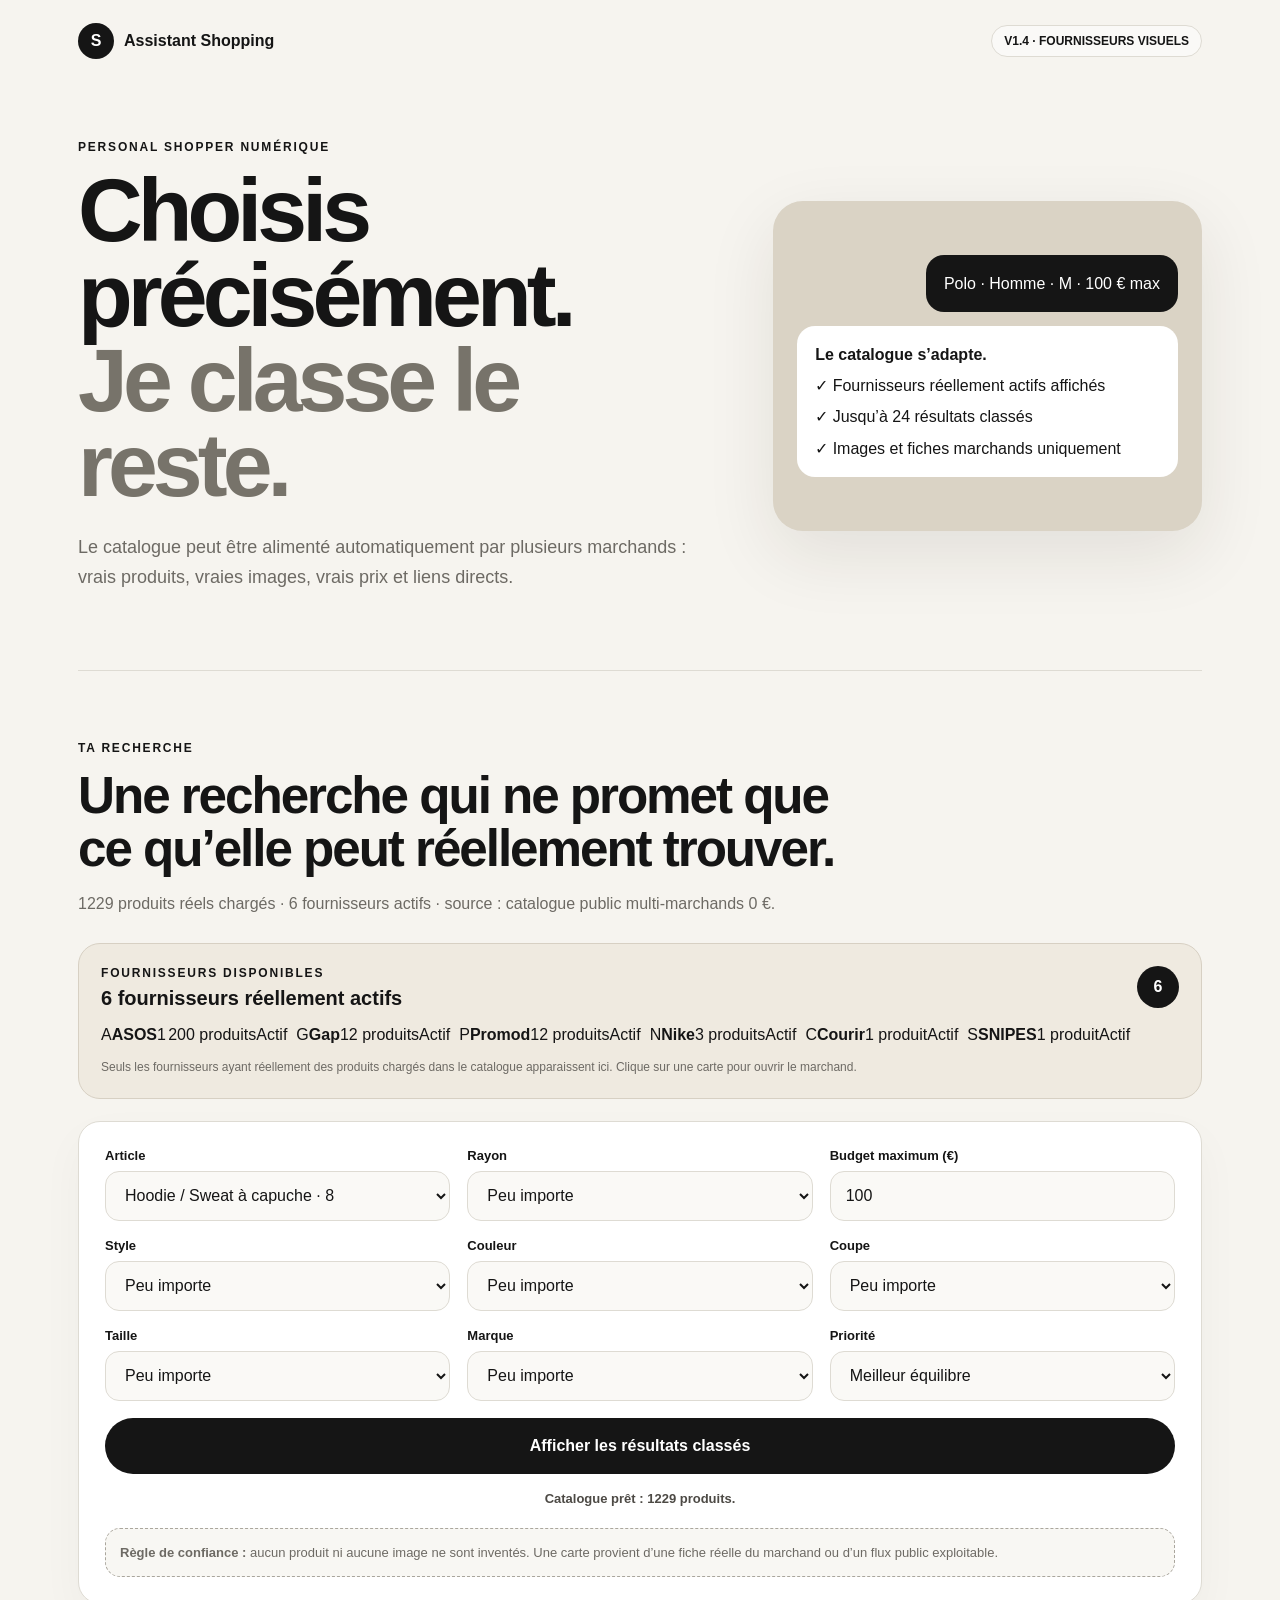
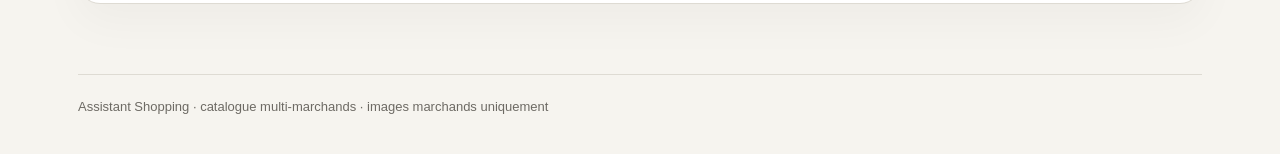
==== commit 9f14bd77: "Affiche les fournisseurs avec logos et cartes détaillées" ====
--- a/index.html
+++ b/index.html
@@ -5,11 +5,11 @@
 <meta name="viewport" content="width=device-width,initial-scale=1,viewport-fit=cover">
 <meta name="theme-color" content="#f6f4ef">
 <title>Assistant Shopping</title>
-<link rel="stylesheet" href="styles.css?v=14">
+<link rel="stylesheet" href="styles.css?v=15">
 </head>
 <body>
 <div class="shell">
-<header class="topbar"><div class="brand"><span class="brandmark">S</span><span>Assistant Shopping</span></div><span class="badge">V1.3 · MULTI-FOURNISSEURS</span></header>
+<header class="topbar"><div class="brand"><span class="brandmark">S</span><span>Assistant Shopping</span></div><span class="badge">V1.4 · FOURNISSEURS VISUELS</span></header>
 <main>
 <section class="hero">
   <div><p class="eyebrow">PERSONAL SHOPPER NUMÉRIQUE</p><h1>Choisis précisément.<br><span>Je classe le reste.</span></h1><p class="lead">Le catalogue peut être alimenté automatiquement par plusieurs marchands : vrais produits, vraies images, vrais prix et liens directs.</p></div>
@@ -20,7 +20,7 @@
   <div class="providers-box" aria-live="polite">
     <div class="providers-head"><div><p class="eyebrow">FOURNISSEURS DISPONIBLES</p><strong id="providers-title">Chargement…</strong></div><span id="providers-count" class="providers-count">—</span></div>
     <div id="providers-list" class="providers-list"><span class="provider-chip loading">Chargement des marchands…</span></div>
-    <p class="providers-note">Seuls les fournisseurs ayant réellement des produits chargés dans le catalogue apparaissent ici.</p>
+    <p class="providers-note">Seuls les fournisseurs ayant réellement des produits chargés dans le catalogue apparaissent ici. Clique sur une carte pour ouvrir le marchand.</p>
   </div>
   <div class="panel">
     <div class="field"><label for="type">Article</label><select id="type">
@@ -52,6 +52,7 @@
 </main>
 <footer>Assistant Shopping · catalogue multi-marchands · images marchands uniquement</footer>
 </div>
-<script src="app.js?v=14" defer></script>
+<script src="app.js?v=15" defer></script>
+<script src="providers.js?v=15" defer></script>
 </body>
 </html>
--- a/styles.css
+++ b/styles.css
@@ -1 +1 @@
-*{box-sizing:border-box}:root{--bg:#f6f4ef;--surface:#fff;--ink:#151515;--muted:#6d6a64;--line:#dedbd3;--soft:#ece8df;--ok:#eaf4eb}html{scroll-behavior:smooth}body{margin:0;background:var(--bg);color:var(--ink);font-family:Arial,Helvetica,sans-serif;-webkit-font-smoothing:antialiased}button,select,input{font:inherit;color:var(--ink)}button{touch-action:manipulation}a{color:inherit;text-decoration:none}.shell{max-width:1180px;margin:auto;padding:0 28px}.topbar{height:82px;display:flex;align-items:center;justify-content:space-between}.brand{display:flex;align-items:center;gap:10px;font-weight:800}.brandmark{width:36px;height:36px;border-radius:50%;display:grid;place-items:center;background:var(--ink);color:#fff}.badge{font-size:12px;font-weight:800;padding:8px 12px;border:1px solid var(--line);border-radius:999px;background:#fff8}.hero{display:grid;grid-template-columns:1.2fr .8fr;gap:52px;align-items:center;padding:58px 0 78px}.eyebrow{font-size:12px;font-weight:800;letter-spacing:.15em;margin:0 0 14px}h1{font-size:clamp(50px,7vw,90px);line-height:.95;letter-spacing:-.055em;margin:0}h1 span{color:#77736a}.lead{font-size:18px;line-height:1.62;color:var(--muted);max-width:680px;margin:25px 0 0}.hero-card{background:#dad3c5;border-radius:30px;padding:24px;min-height:330px;display:flex;flex-direction:column;justify-content:center;gap:14px;box-shadow:0 24px 70px #2a231818}.bubble{padding:17px 18px;border-radius:18px;line-height:1.45}.user{align-self:flex-end;background:var(--ink);color:#fff}.bot{background:#fff;display:flex;flex-direction:column;gap:8px}.section{padding:70px 0;border-top:1px solid var(--line)}.heading{max-width:800px;margin-bottom:30px}.heading h2{font-size:clamp(34px,4vw,54px);letter-spacing:-.04em;line-height:1.04;margin:0 0 12px}.heading p:last-child{color:var(--muted);line-height:1.6}.panel{background:#fff;border:1px solid var(--line);border-radius:22px;padding:26px;display:grid;grid-template-columns:repeat(3,1fr);gap:17px;box-shadow:0 18px 45px #00000009}.field{display:flex;flex-direction:column;gap:8px}label{font-size:13px;font-weight:800}select,input{width:100%;min-height:50px;background:#faf9f6;border:1px solid var(--line);border-radius:14px;padding:14px 15px;outline:none;font-size:16px}select:focus,input:focus{border-color:#858076;box-shadow:0 0 0 3px #50505014}select option:disabled{color:#aaa}.primary{grid-column:span 3;min-height:56px;border:0;border-radius:999px;background:var(--ink);color:#fff;font-weight:800;cursor:pointer}.primary:disabled{opacity:.5;cursor:not-allowed}.status,.trust{grid-column:span 3}.status{text-align:center;min-height:20px;font-size:13px;font-weight:700;color:#4d4a45}.trust{background:#f8f7f3;border:1px dashed #aaa69d;border-radius:15px;padding:14px;font-size:13px;line-height:1.5;color:var(--muted)}.hidden{display:none!important}.results-head{display:flex;justify-content:space-between;gap:20px;align-items:flex-end;margin-bottom:26px}.secondary{border:0;border-radius:999px;background:var(--soft);padding:13px 17px;font-weight:800;cursor:pointer}.grid{display:grid;grid-template-columns:repeat(3,1fr);gap:18px}.card{background:#fff;border:1px solid var(--line);border-radius:22px;overflow:hidden;display:flex;flex-direction:column;min-height:500px;transition:.15s}.card:hover{transform:translateY(-3px);box-shadow:0 18px 38px #00000010}.visual{height:270px;background:#fff;display:grid;place-items:center;position:relative;overflow:hidden}.product-photo{width:100%;height:100%;object-fit:contain;display:block;background:#fff}.rank{position:absolute;z-index:2;left:14px;top:14px;background:var(--ink);color:#fff;border-radius:999px;padding:8px 11px;font-size:12px;font-weight:800}.verified{position:absolute;z-index:2;right:14px;top:14px;background:var(--ok);border-radius:999px;padding:8px 10px;font-size:11px;font-weight:800}.cardbody{padding:20px;display:flex;flex-direction:column;flex:1}.store{font-size:12px;font-weight:800;color:var(--muted);text-transform:uppercase;letter-spacing:.08em}.card h3{font-size:21px;margin:7px 0 10px}.meta{display:flex;gap:7px;flex-wrap:wrap;margin-bottom:13px}.meta span{font-size:12px;background:var(--soft);border-radius:999px;padding:7px 9px}.variant{font-size:13px;line-height:1.45;color:var(--muted);padding:11px 12px;background:#f8f7f3;border-radius:12px;margin-bottom:15px}.reason{font-size:14px;line-height:1.5;color:var(--muted);margin:0 0 18px}.foot{margin-top:auto;display:flex;flex-direction:column;gap:12px}.price{font-size:24px;font-weight:900}.offer{display:block;text-align:center;background:var(--ink);color:#fff;border-radius:999px;padding:13px 14px;font-size:13px;font-weight:800}.empty{grid-column:1/-1;background:#fff;border:1px solid var(--line);border-radius:22px;padding:30px;text-align:center;color:var(--muted)}.note{margin-top:22px;border:1px dashed #aaa69d;border-radius:18px;padding:18px;color:var(--muted);line-height:1.55;font-size:13px}footer{border-top:1px solid var(--line);padding:24px 0 40px;color:var(--muted);font-size:13px}@media(max-width:850px){.hero{grid-template-columns:1fr}.panel{grid-template-columns:1fr 1fr}.primary,.status,.trust{grid-column:span 2}.grid{grid-template-columns:1fr 1fr}}@media(max-width:560px){.shell{padding:0 16px}.topbar{height:70px}.badge{display:none}.hero{padding:36px 0 54px;gap:28px}h1{font-size:44px}.lead{font-size:16px}.hero-card{min-height:280px;padding:18px}.section{padding:54px 0}.panel{grid-template-columns:1fr;padding:16px}.primary,.status,.trust{grid-column:1}.results-head{flex-direction:column;align-items:flex-start}.secondary{width:100%}.grid{grid-template-columns:1fr}.visual{height:300px}.card{min-height:0}}+*{box-sizing:border-box}:root{--bg:#f6f4ef;--surface:#fff;--ink:#151515;--muted:#6d6a64;--line:#dedbd3;--soft:#ece8df;--ok:#eaf4eb}html{scroll-behavior:smooth}body{margin:0;background:var(--bg);color:var(--ink);font-family:Arial,Helvetica,sans-serif;-webkit-font-smoothing:antialiased}button,select,input{font:inherit;color:var(--ink)}button{touch-action:manipulation}a{color:inherit;text-decoration:none}.shell{max-width:1180px;margin:auto;padding:0 28px}.topbar{height:82px;display:flex;align-items:center;justify-content:space-between}.brand{display:flex;align-items:center;gap:10px;font-weight:800}.brandmark{width:36px;height:36px;border-radius:50%;display:grid;place-items:center;background:var(--ink);color:#fff}.badge{font-size:12px;font-weight:800;padding:8px 12px;border:1px solid var(--line);border-radius:999px;background:#fff8}.hero{display:grid;grid-template-columns:1.2fr .8fr;gap:52px;align-items:center;padding:58px 0 78px}.eyebrow{font-size:12px;font-weight:800;letter-spacing:.15em;margin:0 0 14px}h1{font-size:clamp(50px,7vw,90px);line-height:.95;letter-spacing:-.055em;margin:0}h1 span{color:#77736a}.lead{font-size:18px;line-height:1.62;color:var(--muted);max-width:680px;margin:25px 0 0}.hero-card{background:#dad3c5;border-radius:30px;padding:24px;min-height:330px;display:flex;flex-direction:column;justify-content:center;gap:14px;box-shadow:0 24px 70px #2a231818}.bubble{padding:17px 18px;border-radius:18px;line-height:1.45}.user{align-self:flex-end;background:var(--ink);color:#fff}.bot{background:#fff;display:flex;flex-direction:column;gap:8px}.section{padding:70px 0;border-top:1px solid var(--line)}.heading{max-width:800px;margin-bottom:30px}.heading h2{font-size:clamp(34px,4vw,54px);letter-spacing:-.04em;line-height:1.04;margin:0 0 12px}.heading p:last-child{color:var(--muted);line-height:1.6}.providers-box{background:#efeae0;border:1px solid #d7d0c3;border-radius:22px;padding:22px;margin:-4px 0 22px}.providers-head{display:flex;align-items:flex-start;justify-content:space-between;gap:18px;margin-bottom:16px}.providers-head .eyebrow{margin-bottom:7px}.providers-head strong{font-size:20px}.providers-count{min-width:42px;height:42px;border-radius:50%;display:grid;place-items:center;background:var(--ink);color:#fff;font-weight:900}.providers-list{display:flex;flex-wrap:wrap;gap:9px}.provider-chip{display:inline-flex;align-items:center;gap:7px;background:#fff;border:1px solid var(--line);border-radius:999px;padding:9px 12px;font-size:13px;font-weight:700}.provider-chip strong{font-weight:900}.provider-chip.main{border-color:#999184}.provider-chip.loading{color:var(--muted);font-weight:600}.provider-dot{width:8px;height:8px;border-radius:50%;background:#4f8b57;box-shadow:0 0 0 3px #dceadb}.providers-note{margin:14px 0 0;color:var(--muted);font-size:12px;line-height:1.5}.panel{background:#fff;border:1px solid var(--line);border-radius:22px;padding:26px;display:grid;grid-template-columns:repeat(3,1fr);gap:17px;box-shadow:0 18px 45px #00000009}.field{display:flex;flex-direction:column;gap:8px}label{font-size:13px;font-weight:800}select,input{width:100%;min-height:50px;background:#faf9f6;border:1px solid var(--line);border-radius:14px;padding:14px 15px;outline:none;font-size:16px}select:focus,input:focus{border-color:#858076;box-shadow:0 0 0 3px #50505014}select option:disabled{color:#aaa}.primary{grid-column:span 3;min-height:56px;border:0;border-radius:999px;background:var(--ink);color:#fff;font-weight:800;cursor:pointer}.primary:disabled{opacity:.5;cursor:not-allowed}.status,.trust{grid-column:span 3}.status{text-align:center;min-height:20px;font-size:13px;font-weight:700;color:#4d4a45}.trust{background:#f8f7f3;border:1px dashed #aaa69d;border-radius:15px;padding:14px;font-size:13px;line-height:1.5;color:var(--muted)}.hidden{display:none!important}.results-head{display:flex;justify-content:space-between;gap:20px;align-items:flex-end;margin-bottom:26px}.secondary{border:0;border-radius:999px;background:var(--soft);padding:13px 17px;font-weight:800;cursor:pointer}.grid{display:grid;grid-template-columns:repeat(3,1fr);gap:18px}.card{background:#fff;border:1px solid var(--line);border-radius:22px;overflow:hidden;display:flex;flex-direction:column;min-height:500px;transition:.15s}.card:hover{transform:translateY(-3px);box-shadow:0 18px 38px #00000010}.visual{height:270px;background:#fff;display:grid;place-items:center;position:relative;overflow:hidden}.product-photo{width:100%;height:100%;object-fit:contain;display:block;background:#fff}.rank{position:absolute;z-index:2;left:14px;top:14px;background:var(--ink);color:#fff;border-radius:999px;padding:8px 11px;font-size:12px;font-weight:800}.verified{position:absolute;z-index:2;right:14px;top:14px;background:var(--ok);border-radius:999px;padding:8px 10px;font-size:11px;font-weight:800}.cardbody{padding:20px;display:flex;flex-direction:column;flex:1}.store{font-size:12px;font-weight:800;color:var(--muted);text-transform:uppercase;letter-spacing:.08em}.card h3{font-size:21px;margin:7px 0 10px}.meta{display:flex;gap:7px;flex-wrap:wrap;margin-bottom:13px}.meta span{font-size:12px;background:var(--soft);border-radius:999px;padding:7px 9px}.variant{font-size:13px;line-height:1.45;color:var(--muted);padding:11px 12px;background:#f8f7f3;border-radius:12px;margin-bottom:15px}.reason{font-size:14px;line-height:1.5;color:var(--muted);margin:0 0 18px}.foot{margin-top:auto;display:flex;flex-direction:column;gap:12px}.price{font-size:24px;font-weight:900}.offer{display:block;text-align:center;background:var(--ink);color:#fff;border-radius:999px;padding:13px 14px;font-size:13px;font-weight:800}.empty{grid-column:1/-1;background:#fff;border:1px solid var(--line);border-radius:22px;padding:30px;text-align:center;color:var(--muted)}.note{margin-top:22px;border:1px dashed #aaa69d;border-radius:18px;padding:18px;color:var(--muted);line-height:1.55;font-size:13px}footer{border-top:1px solid var(--line);padding:24px 0 40px;color:var(--muted);font-size:13px}@media(max-width:850px){.hero{grid-template-columns:1fr}.panel{grid-template-columns:1fr 1fr}.primary,.status,.trust{grid-column:span 2}.grid{grid-template-columns:1fr 1fr}}@media(max-width:560px){.shell{padding:0 16px}.topbar{height:70px}.badge{display:none}.hero{padding:36px 0 54px;gap:28px}h1{font-size:44px}.lead{font-size:16px}.hero-card{min-height:280px;padding:18px}.section{padding:54px 0}.providers-box{padding:16px}.providers-head strong{font-size:17px}.providers-list{gap:7px}.provider-chip{font-size:12px;padding:8px 10px}.panel{grid-template-columns:1fr;padding:16px}.primary,.status,.trust{grid-column:1}.results-head{flex-direction:column;align-items:flex-start}.secondary{width:100%}.grid{grid-template-columns:1fr}.visual{height:300px}.card{min-height:0}}
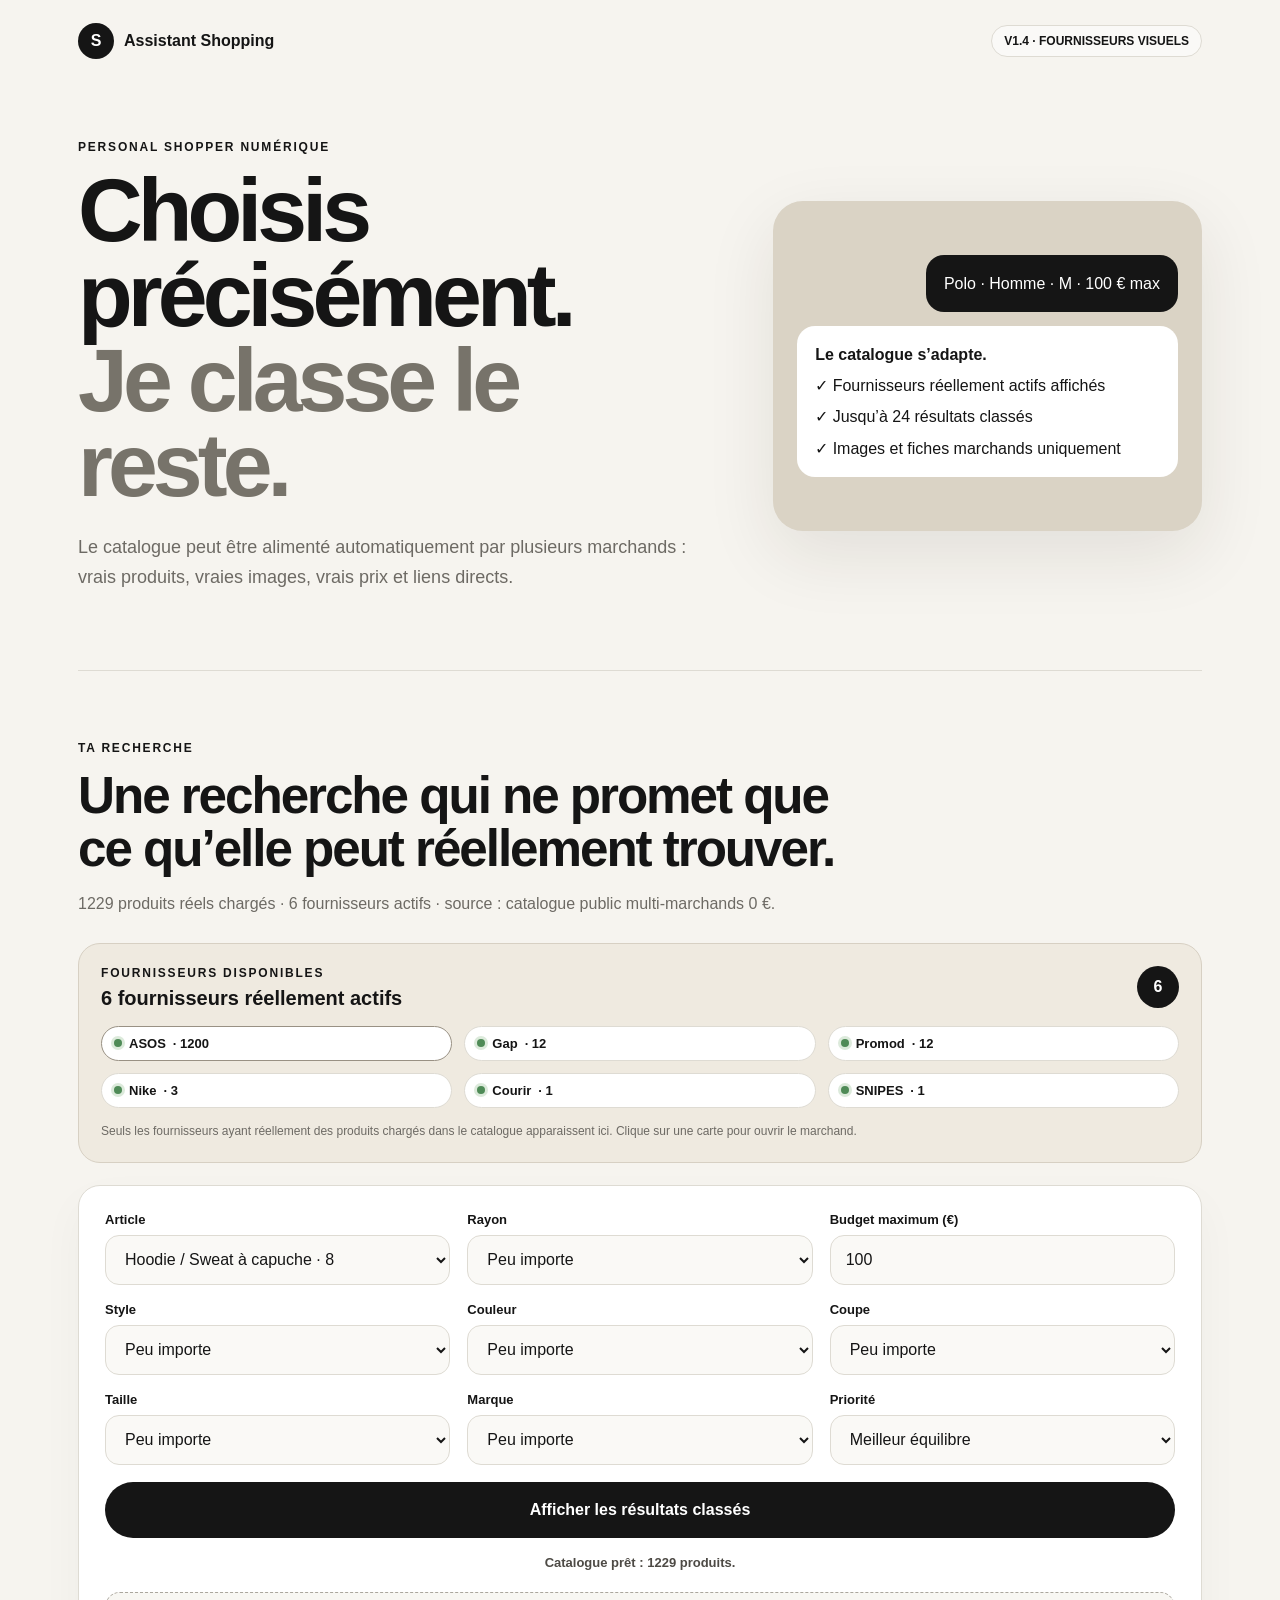
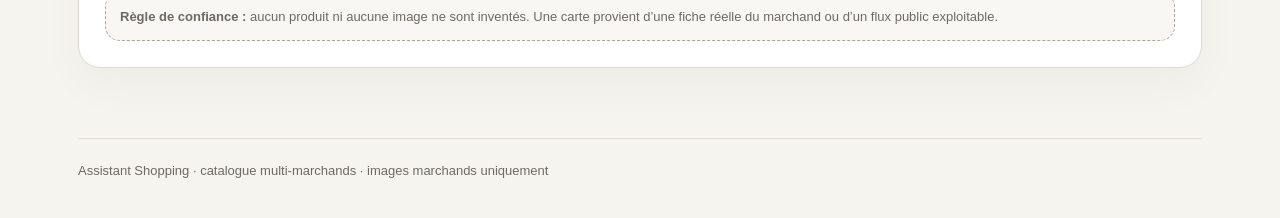
==== commit 246fbe0e: "Charge le style des logos fournisseurs" ====
--- a/index.html
+++ b/index.html
@@ -6,6 +6,7 @@
 <meta name="theme-color" content="#f6f4ef">
 <title>Assistant Shopping</title>
 <link rel="stylesheet" href="styles.css?v=15">
+<link rel="stylesheet" href="providers.css?v=15">
 </head>
 <body>
 <div class="shell">
--- a/providers.css
+++ b/providers.css
@@ -0,0 +1 @@
+.provider-cards{display:grid!important;grid-template-columns:repeat(3,minmax(0,1fr));gap:12px!important}.provider-card{background:#fff;border:1px solid var(--line);border-radius:18px;padding:14px;display:grid;grid-template-columns:auto 1fr auto;align-items:center;gap:12px;min-height:82px;transition:.16s ease;box-shadow:0 8px 24px #00000008}.provider-card:hover{transform:translateY(-2px);box-shadow:0 14px 30px #00000010;border-color:#bdb7aa}.provider-logo-wrap{width:52px;height:52px;border-radius:14px;border:1px solid var(--line);background:#fff;display:grid;place-items:center;position:relative;overflow:hidden}.provider-logo{width:34px;height:34px;object-fit:contain;position:relative;z-index:2}.provider-fallback{position:absolute;inset:0;display:grid;place-items:center;font-size:13px;font-weight:900;color:#4a4741;background:#f3f0e9}.provider-card-text{display:flex;flex-direction:column;gap:4px;min-width:0}.provider-card-text strong{font-size:15px;white-space:nowrap;overflow:hidden;text-overflow:ellipsis}.provider-card-text span{font-size:12px;color:var(--muted)}.provider-active{display:inline-flex;align-items:center;gap:6px;font-size:11px;font-weight:800;background:#eef6ef;border:1px solid #d6e8d8;border-radius:999px;padding:7px 9px;white-space:nowrap}.provider-active i{display:block;width:7px;height:7px;border-radius:50%;background:#4f8b57}.providers-note{max-width:760px}@media(max-width:850px){.provider-cards{grid-template-columns:repeat(2,minmax(0,1fr))}}@media(max-width:560px){.provider-cards{grid-template-columns:1fr}.provider-card{min-height:76px;padding:12px}.provider-logo-wrap{width:48px;height:48px}.provider-logo{width:31px;height:31px}.provider-active{font-size:10px;padding:6px 8px}}
